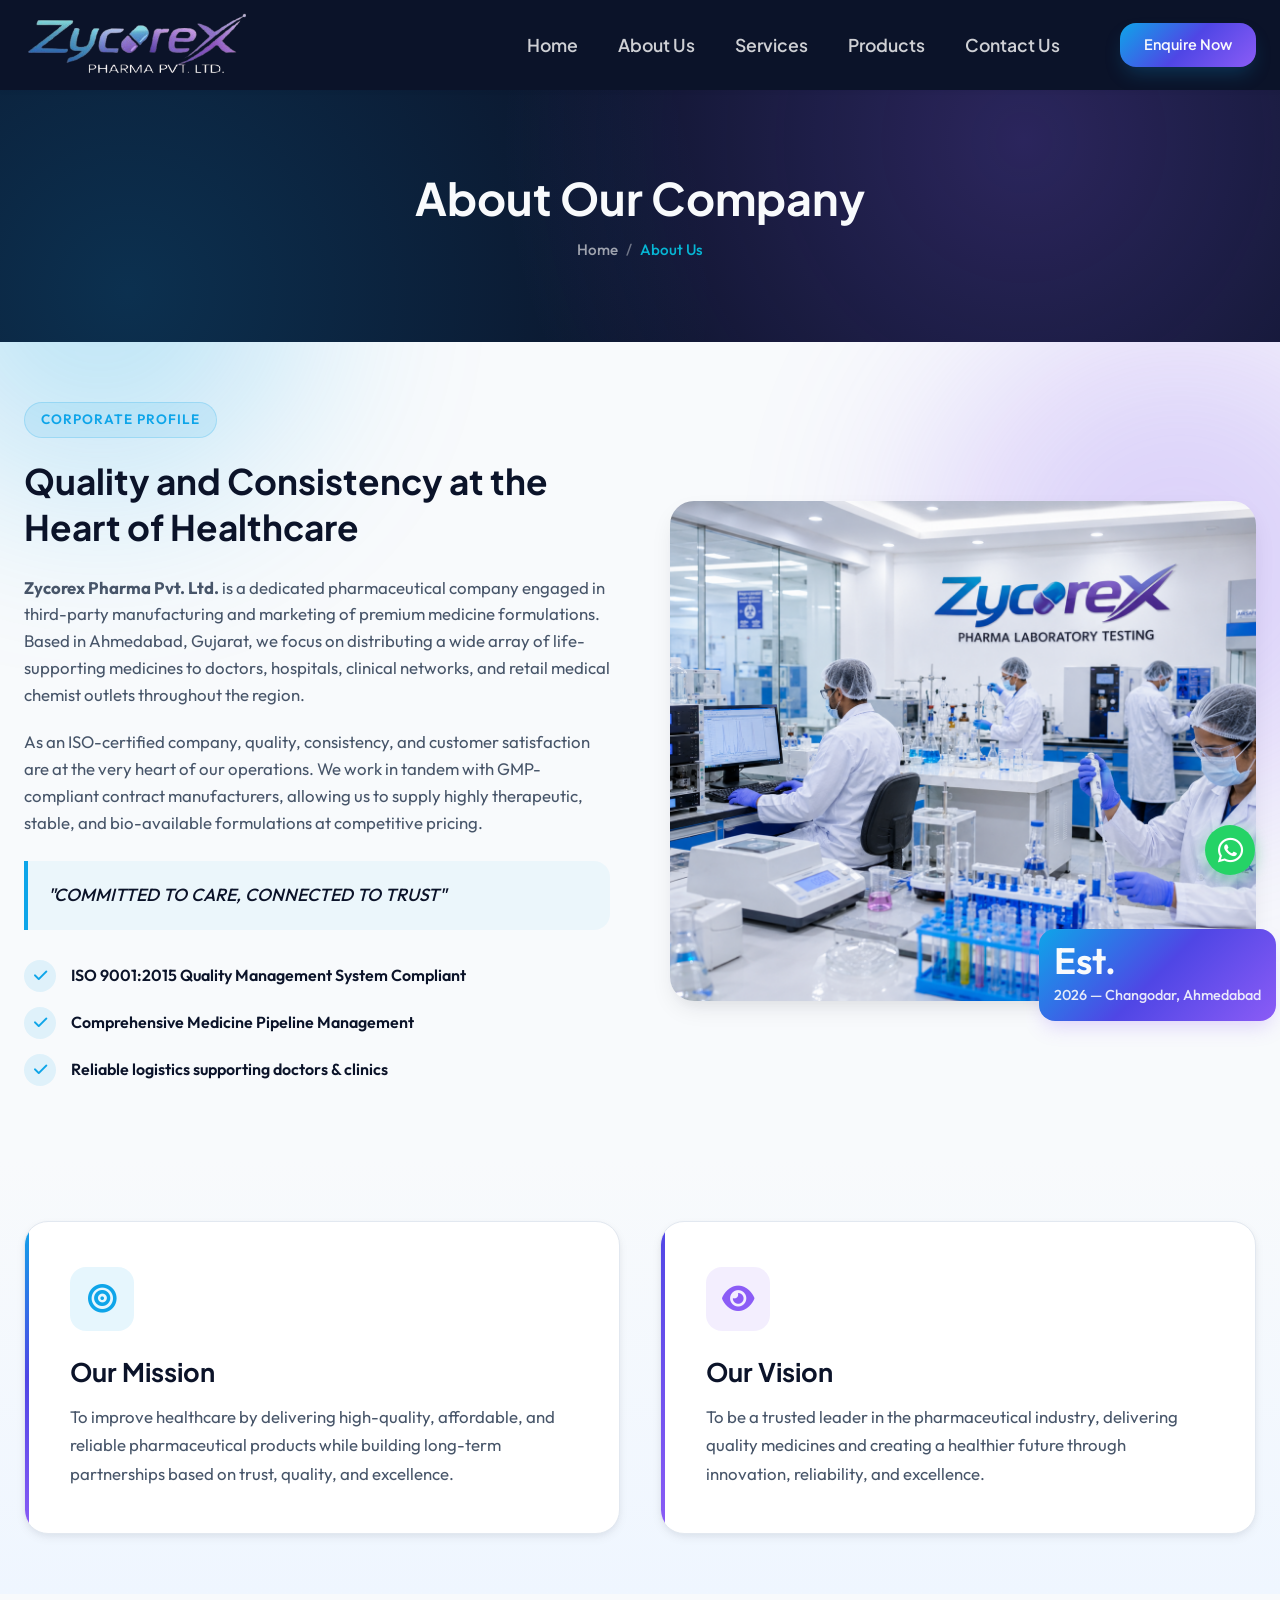
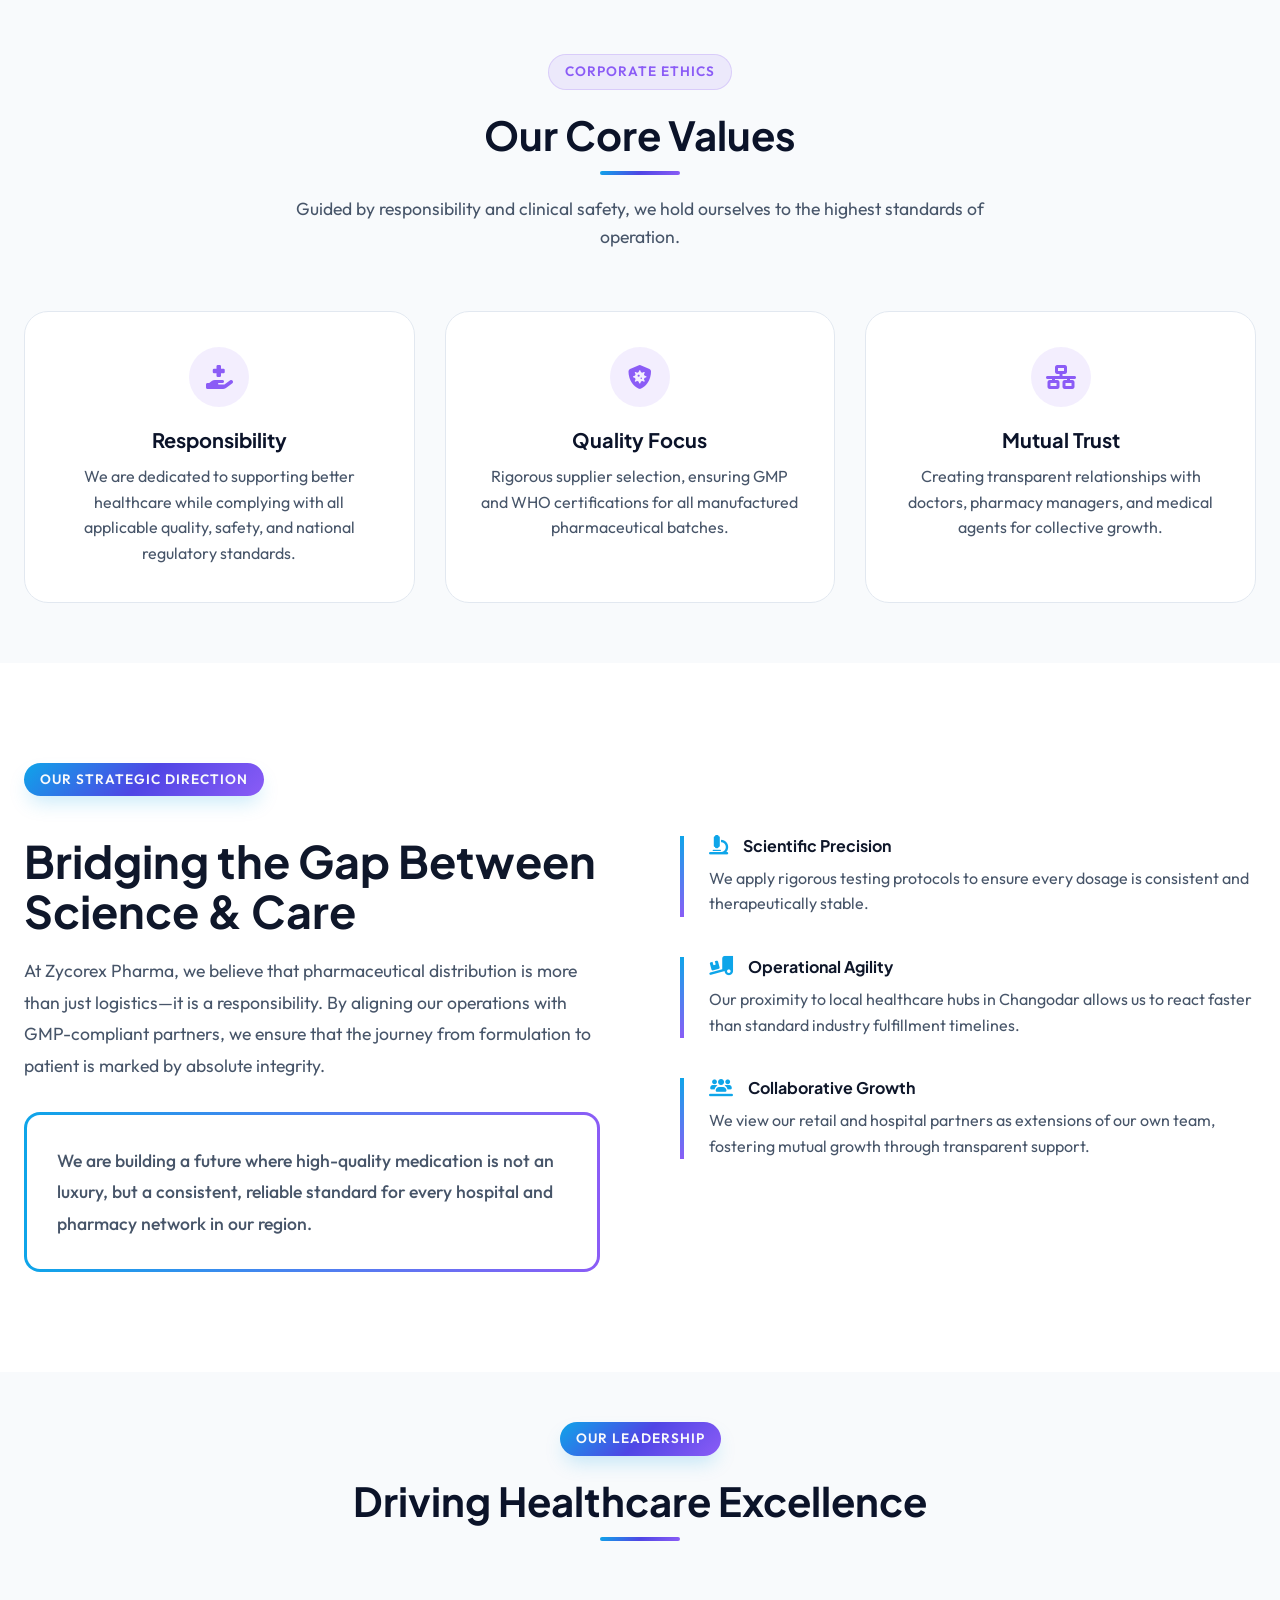
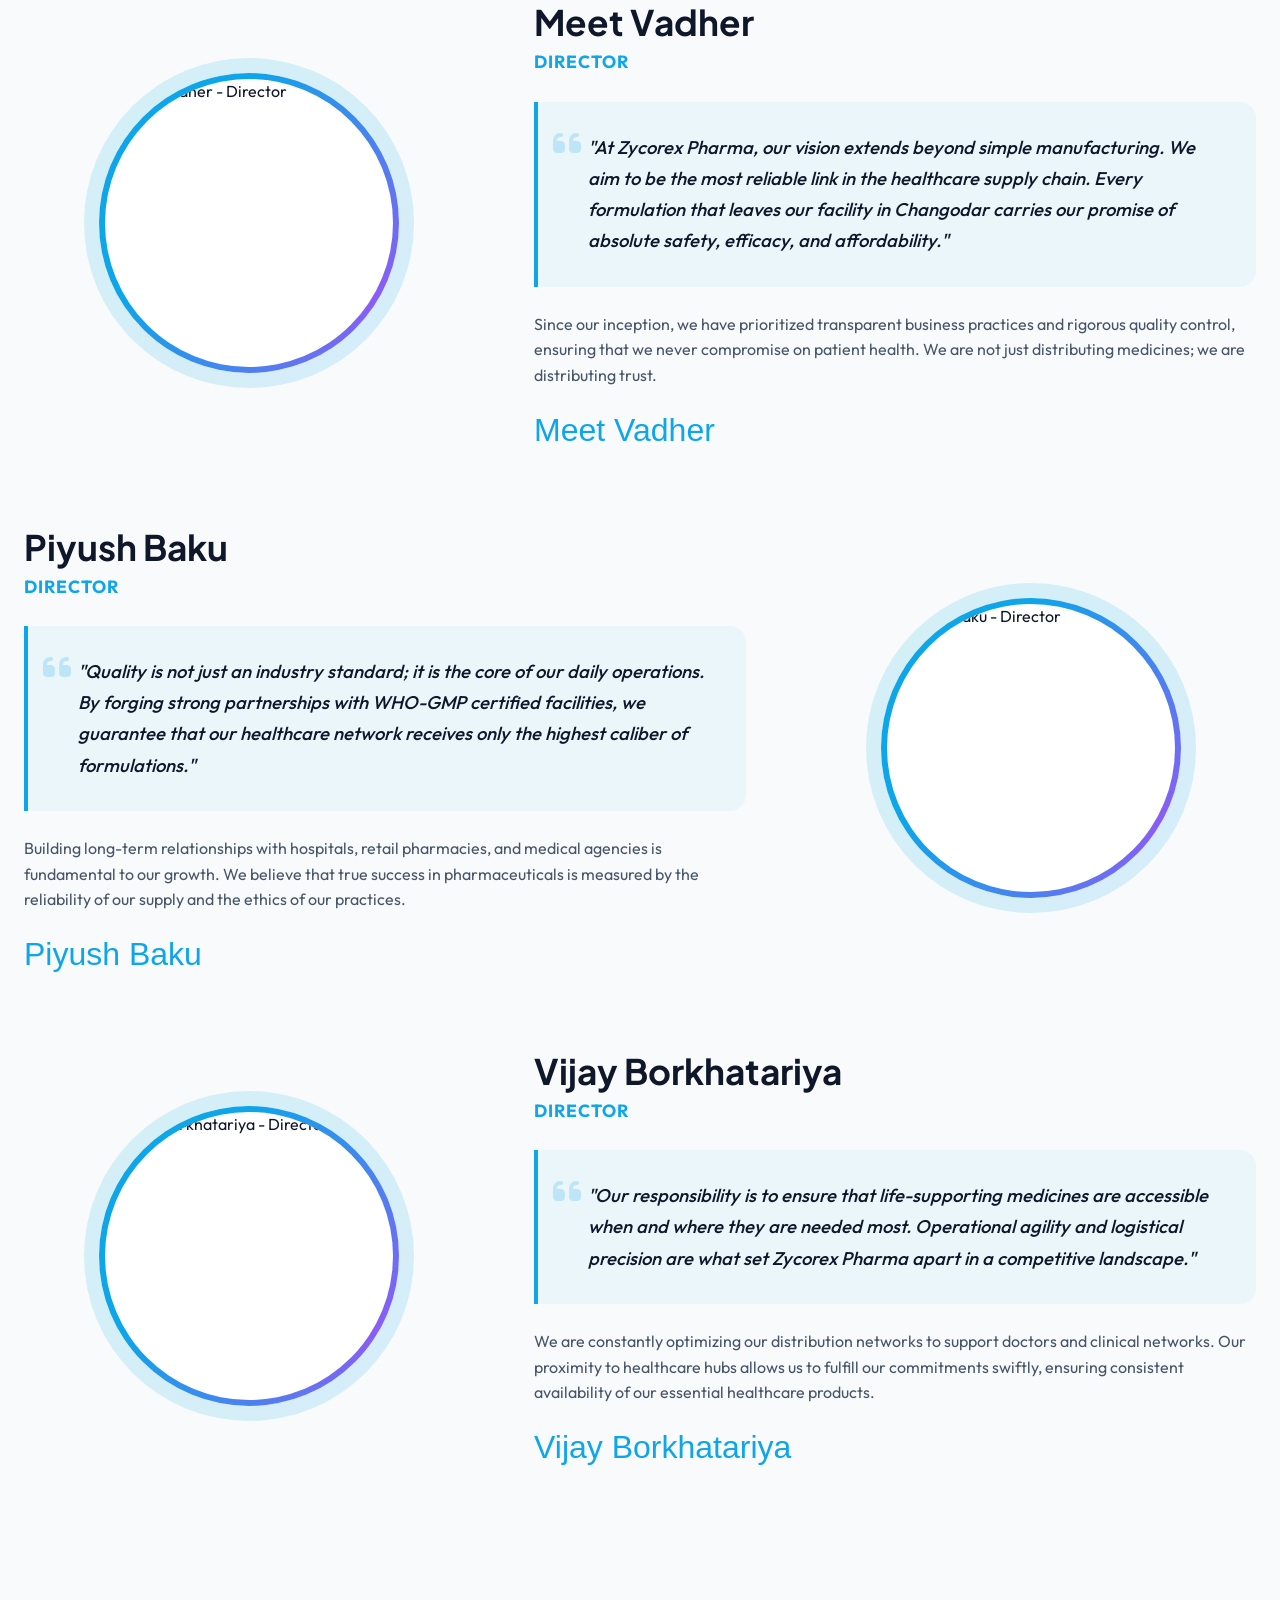
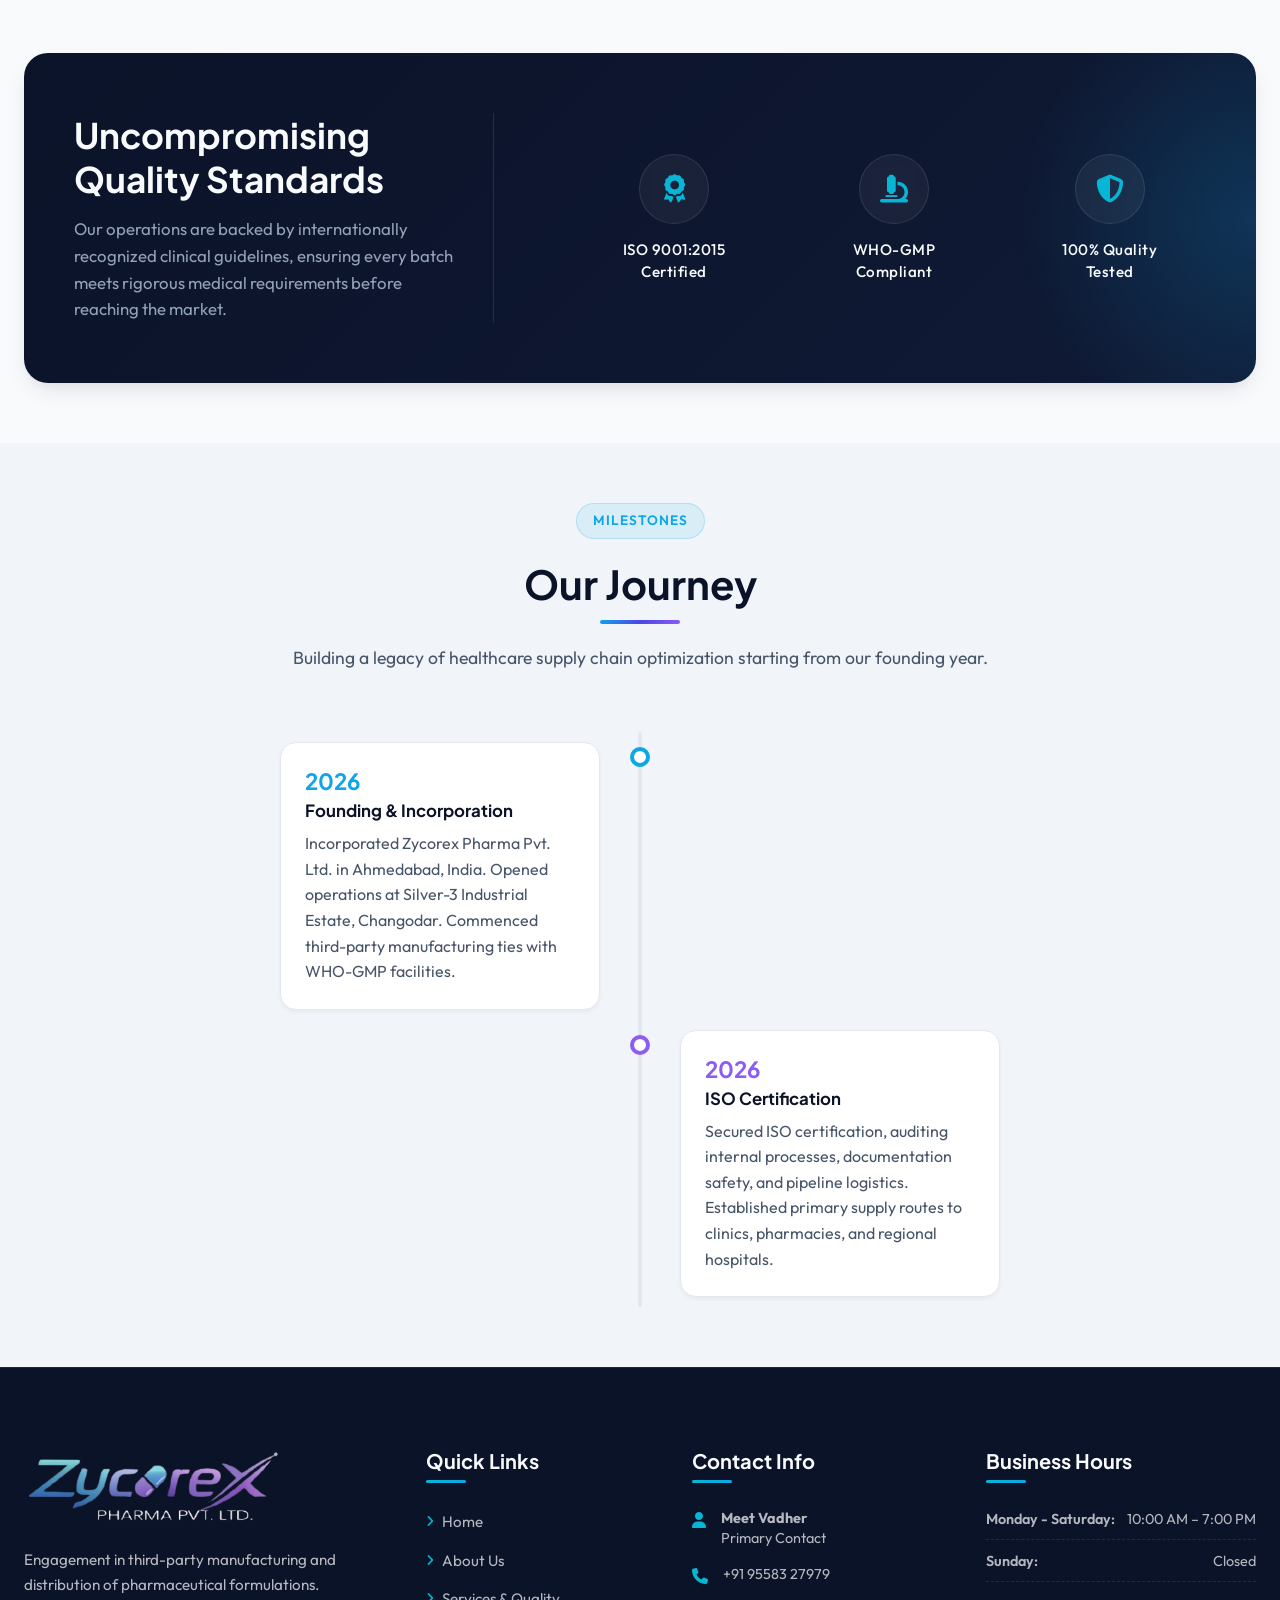
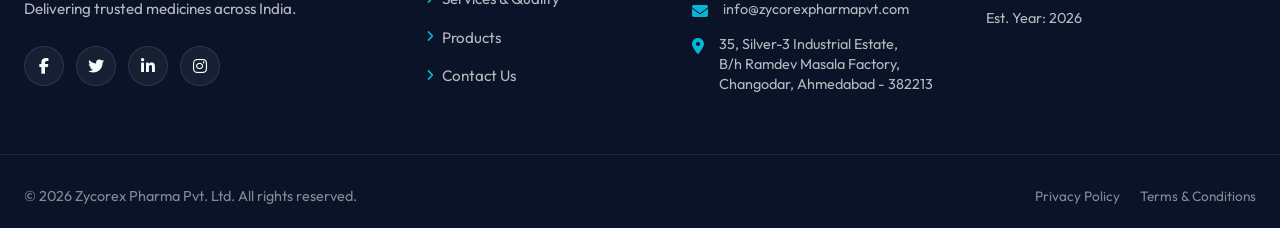
==== about.html @ c6b3faf7 "Update about.html" ====
<!DOCTYPE html>
<html lang="en">

<head>
    <meta charset="UTF-8">
    <meta name="viewport" content="width=device-width, initial-scale=1.0">
    <title>About Us | Zycorex Pharma</title>

    <!-- Meta SEO Tags -->
    <meta name="description"
        content="Learn more about Zycorex Pharma Pvt. Ltd. established in 2026 in Ahmedabad. Read our mission, vision, and how our ISO-certification drives quality in medicine supply.">
    <meta name="keywords"
        content="about Zycorex Pharma, Meet Vadher, Ahmedabad pharma, ISO certified pharma, drug supplier, pharmaceutical mission">
    <meta name="author" content="Zycorex Pharma Pvt. Ltd.">

    <!-- CSS Stylesheets -->
    <link rel="stylesheet" href="css/style.css">

    <!-- Font Awesome Icons -->
    <link rel="stylesheet" href="https://cdnjs.cloudflare.com/ajax/libs/font-awesome/6.4.0/css/all.min.css">
</head>

<body>

    <!-- Floating Background Aesthetic Blobs -->
    <div class="bg-blob bg-blob-blue"></div>
    <div class="bg-blob bg-blob-purple"></div>

    <!-- ==========================================
       HEADER & NAVIGATION
       ========================================== -->
    <header class="header">
        <div class="container navbar">
            <a href="/" class="logo" id="logoLink">
                <img src="images/Zycorex_Pharma_logo.png" alt="Zycorex Pharma Logo">
            </a>

            <button class="mobile-nav-toggle" id="mobileMenuToggle" aria-label="Toggle Navigation Menu">
                <span></span>
                <span></span>
                <span></span>
            </button>

            <nav class="nav-menu" id="navMenu">
                <a href="/" class="nav-link" id="navHome">Home</a>
                <a href="/about" class="nav-link active" id="navAbout">About Us</a>
                <a href="/services" class="nav-link" id="navServices">Services</a>
                <a href="/product" class="nav-link" id="navProducts">Products</a>
                <a href="/contact" class="nav-link" id="navContact">Contact Us</a>
                <div class="nav-cta">
                    <a href="https://wa.me/919558327979?text=Hello%20Zycorex%20Pharma%2C%20I%20would%20like%20to%20enquire%20about%20your%20pharmaceutical%20products."
                        target="_blank" rel="noopener noreferrer" class="btn btn-primary" id="headerCtaBtn">Enquire
                        Now</a>
                </div>
            </nav>
        </div>
    </header>

    <!-- ==========================================
       BREADCRUMB PAGE HEADER
       ========================================== -->
    <section class="page-header">
        <div class="container page-header-content">
            <h1>About Our Company</h1>
            <div class="breadcrumbs">
                <a href="/">Home</a>
                <span>/</span>
                <span class="current">About Us</span>
            </div>
        </div>
    </section>

    <!-- ==========================================
       COMPANY PROFILE SECTION
       ========================================== -->
    <section class="section" id="aboutProfile">
        <div class="container profile-grid">

            <div class="profile-text animate-on-scroll animate-slide-left">
                <span class="badge badge-soft">Corporate Profile</span>
                <h2>Quality and Consistency at the Heart of Healthcare</h2>
                <p><strong>Zycorex Pharma Pvt. Ltd.</strong> is a dedicated pharmaceutical company engaged in
                    third-party manufacturing and marketing of premium medicine formulations. Based in Ahmedabad,
                    Gujarat, we focus on distributing a wide array of life-supporting medicines to doctors, hospitals,
                    clinical networks, and retail medical chemist outlets throughout the region.</p>
                <p>As an ISO-certified company, quality, consistency, and customer satisfaction are at the very heart of
                    our operations. We work in tandem with GMP-compliant contract manufacturers, allowing us to supply
                    highly therapeutic, stable, and bio-available formulations at competitive pricing.</p>

                <div
                    style="background: rgba(14, 165, 233, 0.05); border-left: 4px solid var(--clr-blue); padding: 20px; border-radius: 0 var(--border-radius-md) var(--border-radius-md) 0; margin: 25px 0;">
                    <p
                        style="font-style: italic; color: var(--dark); font-weight: 500; font-size: 1.1rem; margin-bottom: 0;">
                        "COMMITTED TO CARE, CONNECTED TO TRUST"
                    </p>
                </div>

                <div class="profile-features">
                    <div class="profile-feature-item">
                        <div class="profile-feature-icon"><i class="fas fa-check"></i></div>
                        <span>ISO 9001:2015 Quality Management System Compliant</span>
                    </div>
                    <div class="profile-feature-item">
                        <div class="profile-feature-icon"><i class="fas fa-check"></i></div>
                        <span>Comprehensive Medicine Pipeline Management</span>
                    </div>
                    <div class="profile-feature-item">
                        <div class="profile-feature-icon"><i class="fas fa-check"></i></div>
                        <span>Reliable logistics supporting doctors & clinics</span>
                    </div>
                </div>
            </div>

            <div class="profile-image-container animate-on-scroll animate-slide-right">
                <div class="profile-image-wrapper">
                    <img src="./images/Pharma Laboratory Testing.png" alt="Zycorex Pharma Laboratory Testing">
                </div>
                <div class="profile-card-overlay">
                    <div class="profile-card-number">Est.</div>
                    <div class="profile-card-text">2026 — Changodar, Ahmedabad</div>
                </div>
            </div>

        </div>
    </section>

    <!-- ==========================================
       MISSION & VISION CARDS SECTION
       ========================================== -->
    <section class="section section-bg-gradient" id="aboutMv">
        <div class="container">
            <div class="mv-grid">

                <div class="mv-card animate-on-scroll animate-fade-up">
                    <div class="mv-icon">
                        <i class="fas fa-bullseye"></i>
                    </div>
                    <h3>Our Mission</h3>
                    <p>To improve healthcare by delivering high-quality, affordable, and reliable pharmaceutical
                        products while building long-term partnerships based on trust, quality, and excellence.</p>
                </div>

                <div class="mv-card animate-on-scroll animate-fade-up delay-1">
                    <div class="mv-icon">
                        <i class="fas fa-eye"></i>
                    </div>
                    <h3>Our Vision</h3>
                    <p>To be a trusted leader in the pharmaceutical industry, delivering quality medicines and creating
                        a healthier future through innovation, reliability, and excellence.</p>
                </div>

            </div>
        </div>
    </section>

    <!-- ==========================================
       CORE VALUES SECTION
       ========================================== -->
    <section class="section" id="aboutValues">
        <div class="container">
            <div class="section-header animate-on-scroll animate-fade-up">
                <span class="badge badge-soft-purple">Corporate Ethics</span>
                <h2>Our Core Values</h2>
                <p>Guided by responsibility and clinical safety, we hold ourselves to the highest standards of
                    operation.</p>
            </div>

            <div class="values-grid">

                <div class="value-card animate-on-scroll animate-fade-up">
                    <div class="value-icon">
                        <i class="fas fa-hand-holding-medical"></i>
                    </div>
                    <h3>Responsibility</h3>
                    <p>We are dedicated to supporting better healthcare while complying with all applicable quality,
                        safety, and national regulatory standards.</p>
                </div>

                <div class="value-card animate-on-scroll animate-fade-up delay-1">
                    <div class="value-icon">
                        <i class="fas fa-shield-virus"></i>
                    </div>
                    <h3>Quality Focus</h3>
                    <p>Rigorous supplier selection, ensuring GMP and WHO certifications for all manufactured
                        pharmaceutical batches.</p>
                </div>

                <div class="value-card animate-on-scroll animate-fade-up delay-2">
                    <div class="value-icon">
                        <i class="fas fa-network-wired"></i>
                    </div>
                    <h3>Mutual Trust</h3>
                    <p>Creating transparent relationships with doctors, pharmacy managers, and medical agents for
                        collective growth.</p>
                </div>

            </div>
        </div>
    </section>

    <!-- ==========================================
     BRAND PHILOSOPHY - EDITORIAL STYLE
     ========================================== -->
<section class="section philosophy-section" id="aboutPhilosophy">
    <div class="container philosophy-grid">
        
        <!-- Left: The "Visionary" Text -->
        <div class="phil-text-col animate-on-scroll animate-slide-left">
            <span class="badge badge-gradient">Our Strategic Direction</span>
            <h2>Bridging the Gap Between Science & Care</h2>
            <p>At Zycorex Pharma, we believe that pharmaceutical distribution is more than just logistics—it is a responsibility. By aligning our operations with GMP-compliant partners, we ensure that the journey from formulation to patient is marked by absolute integrity.</p>
            <div class="phil-highlight-gradient">
                <p>We are building a future where high-quality medication is not an luxury, but a consistent, reliable standard for every hospital and pharmacy network in our region.</p>
            </div>
        </div>

        <!-- Right: The "Impact" List -->
        <div class="phil-list-col animate-on-scroll animate-slide-right">
            <div class="phil-feature-line">
                <h4><i class="fas fa-microscope"></i> Scientific Precision</h4>
                <p>We apply rigorous testing protocols to ensure every dosage is consistent and therapeutically stable.</p>
            </div>
            <div class="phil-feature-line">
                <h4><i class="fas fa-truck-loading"></i> Operational Agility</h4>
                <p>Our proximity to local healthcare hubs in Changodar allows us to react faster than standard industry fulfillment timelines.</p>
            </div>
            <div class="phil-feature-line">
                <h4><i class="fas fa-users-line"></i> Collaborative Growth</h4>
                <p>We view our retail and hospital partners as extensions of our own team, fostering mutual growth through transparent support.</p>
            </div>
        </div>

    </div>
</section>

        <section class="section leadership-section" id="aboutLeadership">
        <div class="container">
            
            <div class="section-header text-center animate-on-scroll animate-fade-up" style="margin-bottom: 60px;">
                <span class="badge badge-gradient">Our Leadership</span>
                <h2>Driving Healthcare Excellence</h2>
            </div>

            <!-- ==============================
                 DIRECTOR 1: MEET VADHER
                 (Image Left, Text Right)
                 ============================== -->
            <div class="leadership-row animate-on-scroll animate-fade-up">
                <div class="leadership-image-col">
                    <div class="director-image-box">
                        <img src="images/Meet vadher.png" alt="Meet Vadher - Director">
                    </div>
                </div>
                
                <div class="leadership-content-col">
                    <h3 style="color: var(--txt-dark); font-size: 2.2rem; line-height: 1.2; margin-bottom: 5px;">
        Meet Vadher
    </h3>
    <p style="font-weight: 700; color: var(--primary); font-size: 1.1rem; margin-bottom: 25px; text-transform: uppercase; letter-spacing: 1px;">
        Director
    </p>
                    
                    <blockquote class="founder-quote" style="margin: 0 0 25px 0;">
                        <i class="fas fa-quote-left quote-icon"></i>
                        "At Zycorex Pharma, our vision extends beyond simple manufacturing. We aim to be the most reliable link in the healthcare supply chain. Every formulation that leaves our facility in Changodar carries our promise of absolute safety, efficacy, and affordability."
                    </blockquote>
                    
                    <p>Since our inception, we have prioritized transparent business practices and rigorous quality control, ensuring that we never compromise on patient health. We are not just distributing medicines; we are distributing trust.</p>
                    
                    <div class="founder-signature" style="justify-content: flex-start; margin-top: 25px;">
                        <span class="signature-text" style="font-size: 2rem;">Meet Vadher</span>
                    </div>
                </div>
            </div>

            <!-- ==============================
                 DIRECTOR 2: PIYUSH BAKU
                 (Text Left, Image Right - ZigZag)
                 ============================== -->
            <div class="leadership-row reverse animate-on-scroll animate-fade-up">
                <div class="leadership-image-col">
                    <div class="director-image-box">
                        <img src="images/Piyush Baku.png" alt="Piyush Baku - Director">
                    </div>
                </div>
                
                <div class="leadership-content-col">
                    <h3 style="color: var(--txt-dark); font-size: 2.2rem; line-height: 1.2; margin-bottom: 5px;">
        Piyush Baku
    </h3>
    <p style="font-weight: 700; color: var(--primary); font-size: 1.1rem; margin-bottom: 25px; text-transform: uppercase; letter-spacing: 1px;">
        Director
    </p>
                    
                    <blockquote class="founder-quote" style="margin: 0 0 25px 0;">
                        <i class="fas fa-quote-left quote-icon"></i>
                        "Quality is not just an industry standard; it is the core of our daily operations. By forging strong partnerships with WHO-GMP certified facilities, we guarantee that our healthcare network receives only the highest caliber of formulations."
                    </blockquote>
                    
                    <p>Building long-term relationships with hospitals, retail pharmacies, and medical agencies is fundamental to our growth. We believe that true success in pharmaceuticals is measured by the reliability of our supply and the ethics of our practices.</p>
                    
                    <div class="founder-signature" style="justify-content: flex-start; margin-top: 25px;">
                        <span class="signature-text" style="font-size: 2rem;">Piyush Baku</span>
                    </div>
                </div>
            </div>

            <!-- ==============================
                 DIRECTOR 3: VIJAY BORKHATARIYA
                 (Image Left, Text Right)
                 ============================== -->
            <div class="leadership-row animate-on-scroll animate-fade-up">
                <div class="leadership-image-col">
                    <div class="director-image-box">
                        <img src="images/Vijay Borkhatariya.png" alt="Vijay Borkhatariya - Director">
                    </div>
                </div>
                
                <div class="leadership-content-col">
                  <h3 style="color: var(--txt-dark); font-size: 2.2rem; line-height: 1.2; margin-bottom: 5px;">
        Vijay Borkhatariya
    </h3>
    <p style="font-weight: 700; color: var(--primary); font-size: 1.1rem; margin-bottom: 25px; text-transform: uppercase; letter-spacing: 1px;">
        Director
    </p>
                    
                    <blockquote class="founder-quote" style="margin: 0 0 25px 0;">
                        <i class="fas fa-quote-left quote-icon"></i>
                        "Our responsibility is to ensure that life-supporting medicines are accessible when and where they are needed most. Operational agility and logistical precision are what set Zycorex Pharma apart in a competitive landscape."
                    </blockquote>
                    
                    <p>We are constantly optimizing our distribution networks to support doctors and clinical networks. Our proximity to healthcare hubs allows us to fulfill our commitments swiftly, ensuring consistent availability of our essential healthcare products.</p>
                    
                    <div class="founder-signature" style="justify-content: flex-start; margin-top: 25px;">
                        <span class="signature-text" style="font-size: 2rem;">Vijay Borkhatariya</span>
                    </div>
                </div>
            </div>

        </div>
    </section>

    <!-- ==========================================
       CERTIFICATIONS & INFRASTRUCTURE BANNER
       ========================================== -->
    <section class="section cert-section" id="aboutCertifications">
        <div class="container">
            <div class="cert-banner animate-on-scroll animate-fade-up">
                
                <div class="cert-text-area">
                    <h2>Uncompromising Quality Standards</h2>
                    <p>Our operations are backed by internationally recognized clinical guidelines, ensuring every batch meets rigorous medical requirements before reaching the market.</p>
                </div>
                
                <div class="cert-badges-area">
                    <div class="cert-item">
                        <div class="cert-icon"><i class="fas fa-award"></i></div>
                        <span>ISO 9001:2015<br>Certified</span>
                    </div>
                    <div class="cert-item">
                        <div class="cert-icon"><i class="fas fa-microscope"></i></div>
                        <span>WHO-GMP<br>Compliant</span>
                    </div>
                    <div class="cert-item">
                        <div class="cert-icon"><i class="fas fa-shield-halved"></i></div>
                        <span>100% Quality<br>Tested</span>
                    </div>
                </div>

            </div>
        </div>
    </section>

    

    <!-- ==========================================
       COMPANY MILESTONE TIMELINE
       ========================================== -->
    <section class="section timeline-section" id="aboutTimeline">
        <div class="container">
            <div class="section-header animate-on-scroll animate-fade-up">
                <span class="badge badge-soft">Milestones</span>
                <h2>Our Journey</h2>
                <p>Building a legacy of healthcare supply chain optimization starting from our founding year.</p>
            </div>

            <div class="timeline">

                <div class="timeline-item left-timeline animate-on-scroll animate-slide-left">
                    <div class="timeline-content">
                        <h3>2026</h3>
                        <h4>Founding & Incorporation</h4>
                        <p>Incorporated Zycorex Pharma Pvt. Ltd. in Ahmedabad, India. Opened operations at Silver-3
                            Industrial Estate, Changodar. Commenced third-party manufacturing ties with WHO-GMP
                            facilities.</p>
                    </div>
                </div>

                <div class="timeline-item right-timeline animate-on-scroll animate-slide-right">
                    <div class="timeline-content">
                        <h3>2026</h3>
                        <h4>ISO Certification</h4>
                        <p>Secured ISO certification, auditing internal processes, documentation safety, and pipeline
                            logistics. Established primary supply routes to clinics, pharmacies, and regional hospitals.
                        </p>
                    </div>
                </div>

            </div>
        </div>
    </section>

    <!-- ==========================================
       FOOTER
       ========================================== -->
  <footer class="footer">
        <div class="container footer-grid">

            <div class="footer-col footer-about">
                <img src="images/Zycorex_Pharma_logo.png" alt="Zycorex Logo" class="footer-logo">
                <p>Engagement in third-party manufacturing and distribution of pharmaceutical formulations. Delivering
                    trusted medicines across India.</p>
                <div class="footer-socials">
                    <a href="#" class="social-link" aria-label="Facebook"><i class="fab fa-facebook-f"></i></a>
                    <a href="#" class="social-link" aria-label="Twitter"><i class="fab fa-twitter"></i></a>
                    <a href="#" class="social-link" aria-label="LinkedIn"><i class="fab fa-linkedin-in"></i></a>
                    <a href="#" class="social-link" aria-label="Instagram"><i class="fab fa-instagram"></i></a>
                </div>
            </div>

            <div class="footer-col footer-links">
                <h3>Quick Links</h3>
                <ul>
                    <li><a href="/">Home</a></li>
                    <li><a href="/about">About Us</a></li>
                    <li><a href="/services">Services & Quality</a></li>
                    <li><a href="/product">Products</a></li>
                    <li><a href="/contact">Contact Us</a></li>
                </ul>
            </div>

            <div class="footer-col">
                <h3>Contact Info</h3>
                <div class="footer-contact-list">
                    <div class="footer-contact-item">
                        <i class="fas fa-user"></i>
                        <span><strong>Meet Vadher</strong><br>Primary Contact</span>
                    </div>
                    <div class="footer-contact-item">
                        <i class="fas fa-phone"></i>
                        <span>+91 95583 27979</span>
                    </div>
                    <div class="footer-contact-item">
                        <i class="fas fa-envelope"></i>
                        <span>info@zycorexpharmapvt.com</span>
                    </div>
                    <div class="footer-contact-item">
                        <i class="fas fa-location-dot"></i>
                        <span>35, Silver-3 Industrial Estate,<br>B/h Ramdev Masala Factory,<br>Changodar, Ahmedabad -
                            382213</span>
                    </div>
                </div>
            </div>

            <div class="footer-col">
                <h3>Business Hours</h3>
                <div class="footer-hours-list">
                    <div class="footer-hour-row">
                        <span class="day">Monday - Saturday:</span>
                        <span class="time">10:00 AM – 7:00 PM</span>
                    </div>
                    <div class="footer-hour-row">
                        <span class="day">Sunday:</span>
                        <span class="time">Closed</span>
                    </div>
                    <div class="footer-hour-row" style="border: none; padding-top: 15px;">
                        <span>Est. Year: 2026</span>
                    </div>
                </div>
            </div>

        </div>

        <div class="container footer-bottom">
            <p>&copy; 2026 Zycorex Pharma Pvt. Ltd. All rights reserved.</p>
            <div class="footer-bottom-links">
                <a href="/privacy">Privacy Policy</a>
                <a href="/terms">Terms & Conditions</a>
            </div>
        </div>
    </footer>

    <!-- Floating WhatsApp Button -->
    <a href="https://wa.me/919558327979?text=Hello%20Zycorex%20Pharma%2C%20I%20would%20like%20to%20enquire%20about%20your%20pharmaceutical%20products."
        target="_blank" rel="noopener noreferrer" class="whatsapp-float" aria-label="Chat on WhatsApp"
        id="whatsappFloat">
        <i class="fab fa-whatsapp"></i>
    </a>

    <!-- JavaScript File -->
    <script src="js/main.js"></script>
</body>

</html>
---- css/style.css ----
@import url('https://fonts.googleapis.com/css2?family=Outfit:wght@300;400;500;600;700;800&family=Plus+Jakarta+Sans:wght@300;400;500;600;700;800&display=swap');

/* ==========================================
   CSS VARIABLES & DESIGN SYSTEM
   ========================================== */
:root {
    /* Color Tokens based on Logo (Teal, Blue, Purple) */
    --clr-cyan: #06b6d4;
    --clr-blue: #0ea5e9;
    --clr-indigo: #4f46e5;
    --clr-purple: #8b5cf6;

    /* Semantic Colors */
    --primary: var(--clr-blue);
    --secondary: var(--clr-purple);
    --dark: #0b1329;
    --light: #f8fafc;
    --medium: #f1f5f9;
    --border: #e2e8f0;

    /* Text Colors */
    --txt-dark: #0f172a;
    --txt-muted: #475569;
    --txt-light: #f8fafc;

    /* Gradients */
    --gradient-primary: linear-gradient(135deg, var(--clr-blue) 0%, var(--clr-indigo) 50%, var(--clr-purple) 100%);
    --gradient-secondary: linear-gradient(135deg, var(--clr-cyan) 0%, var(--clr-blue) 100%);
    --gradient-accent: linear-gradient(135deg, var(--clr-indigo) 0%, var(--clr-purple) 100%);
    --gradient-light: linear-gradient(180deg, #f8fafc 0%, #eff6ff 100%);
    --gradient-card: linear-gradient(135deg, rgba(255, 255, 255, 0.9) 0%, rgba(248, 250, 252, 0.7) 100%);

    /* Typography */
    --font-heading: 'Plus Jakarta Sans', sans-serif;
    --font-body: 'Outfit', sans-serif;

    /* Shadows */
    --shadow-sm: 0 2px 4px rgba(15, 23, 42, 0.05);
    --shadow-md: 0 4px 12px -2px rgba(15, 23, 42, 0.08), 0 2px 6px -1px rgba(15, 23, 42, 0.04);
    --shadow-lg: 0 10px 25px -5px rgba(15, 23, 42, 0.1), 0 8px 16px -6px rgba(15, 23, 42, 0.05);
    --shadow-purple: 0 10px 20px -5px rgba(139, 92, 246, 0.25);
    --shadow-blue: 0 10px 20px -5px rgba(14, 165, 233, 0.25);
    --shadow-glass: 0 8px 32px 0 rgba(15, 23, 42, 0.06);

    /* Layout */
    --max-width: 1300px;
    --header-height: 90px;
    --border-radius-sm: 8px;
    --border-radius-md: 16px;
    --border-radius-lg: 24px;
    --border-radius-full: 9999px;

    /* Animation & Transitions */
    --transition-fast: 0.2s cubic-bezier(0.4, 0, 0.2, 1);
    --transition-normal: 0.35s cubic-bezier(0.4, 0, 0.2, 1);
    --transition-slow: 0.6s cubic-bezier(0.4, 0, 0.2, 1);
}

/* ==========================================
   RESET & BASE STYLES
   ========================================== */
*,
*::before,
*::after {
    box-sizing: border-box;
    margin: 0;
    padding: 0;
}

html {
    scroll-behavior: smooth;
    font-size: 16px;
    overflow-x: clip;
}

body {
    font-family: var(--font-body);
    font-weight: 400;
    line-height: 1.6;
    color: var(--txt-dark);
    background-color: var(--light);
    overflow-x: clip;
}

h1,
h2,
h3,
h4,
h5,
h6 {
    font-family: var(--font-heading);
    font-weight: 700;
    line-height: 1.25;
    color: var(--dark);
}

p {
    color: var(--txt-muted);
}

a {
    text-decoration: none;
    color: inherit;
    transition: var(--transition-fast);
}

ul {
    list-style: none;
}

img {
    max-width: 100%;
    height: auto;
    display: block;
}

/* Custom Scrollbar */
::-webkit-scrollbar {
    width: 10px;
}

::-webkit-scrollbar-track {
    background: var(--medium);
}

::-webkit-scrollbar-thumb {
    background: linear-gradient(var(--clr-blue), var(--clr-purple));
    border-radius: var(--border-radius-full);
}

::-webkit-scrollbar-thumb:hover {
    background: var(--clr-indigo);
}

/* ==========================================
   KEYFRAME ANIMATIONS
   ========================================== */
@keyframes fadeInUp {
    from {
        opacity: 0;
        transform: translateY(30px);
    }

    to {
        opacity: 1;
        transform: translateY(0);
    }
}

@keyframes fadeIn {
    from {
        opacity: 0;
    }

    to {
        opacity: 1;
    }
}

@keyframes slideInLeft {
    from {
        opacity: 0;
        transform: translateX(-40px);
    }

    to {
        opacity: 1;
        transform: translateX(0);
    }
}

@keyframes slideInRight {
    from {
        opacity: 0;
        transform: translateX(40px);
    }

    to {
        opacity: 1;
        transform: translateX(0);
    }
}

@keyframes blobFloat {

    0%,
    100% {
        transform: translate(0, 0) scale(1);
    }

    33% {
        transform: translate(30px, -50px) scale(1.1);
    }

    66% {
        transform: translate(-20px, 20px) scale(0.95);
    }
}

@keyframes pulseSoft {

    0%,
    100% {
        transform: scale(1);
        opacity: 0.2;
    }

    50% {
        transform: scale(1.05);
        opacity: 0.35;
    }
}

/* Scroll Animation Trigger Classes */
.animate-on-scroll {
    opacity: 0;
    transition: opacity var(--transition-slow), transform var(--transition-slow);
}

.animate-fade-up {
    transform: translateY(40px);
}

.animate-fade-in {
    transform: none;
}

.animate-slide-left {
    transform: translateX(-40px);
}

.animate-slide-right {
    transform: translateX(40px);
}

.animated {
    opacity: 1 !important;
    transform: none !important;
}

/* Delay Helpers */
.delay-1 {
    transition-delay: 0.1s;
}

.delay-2 {
    transition-delay: 0.2s;
}

.delay-3 {
    transition-delay: 0.3s;
}

.delay-4 {
    transition-delay: 0.4s;
}

/* ==========================================
   LAYOUT UTILITIES & COMMON COMPONENTS
   ========================================== */
.container {
    width: 100%;
    max-width: var(--max-width);
    margin: 0 auto;
    padding: 0 24px;
}

.section {
    padding: 60px 0;
    position: relative;
}

.section-bg-gradient {
    background: var(--gradient-light);
}

.section-bg-medium {
    background-color: var(--medium);
}

/* Badges */
.badge {
    display: inline-block;
    padding: 6px 16px;
    font-size: 0.85rem;
    font-weight: 600;
    text-transform: uppercase;
    letter-spacing: 1px;
    border-radius: var(--border-radius-full);
    margin-bottom: 20px;
}

.badge-gradient {
    background: var(--gradient-primary);
    color: var(--txt-light);
    box-shadow: var(--shadow-blue);
}

.badge-soft {
    background: rgba(14, 165, 233, 0.1);
    color: var(--clr-blue);
    border: 1px solid rgba(14, 165, 233, 0.2);
}

.badge-soft-purple {
    background: rgba(139, 92, 246, 0.1);
    color: var(--clr-purple);
    border: 1px solid rgba(139, 92, 246, 0.2);
}

/* Section Header */
.section-header {
    text-align: center;
    max-width: 700px;
    margin: 0 auto 60px auto;
}

.section-header h2 {
    font-size: 2.5rem;
    color: var(--dark);
    margin-bottom: 20px;
    position: relative;
    padding-bottom: 15px;
}

.section-header h2::after {
    content: '';
    position: absolute;
    bottom: 0;
    left: 50%;
    transform: translateX(-50%);
    width: 80px;
    height: 4px;
    background: var(--gradient-primary);
    border-radius: var(--border-radius-full);
}

.section-header p {
    font-size: 1.1rem;
    color: var(--txt-muted);
}

/* Buttons */
.btn {
    display: inline-flex;
    align-items: center;
    justify-content: center;
    gap: 10px;
    padding: 14px 32px;
    font-family: var(--font-heading);
    font-weight: 600;
    font-size: 0.95rem;
    border-radius: var(--border-radius-md);
    cursor: pointer;
    border: none;
    transition: var(--transition-normal);
    position: relative;
    overflow: hidden;
}

.btn-primary {
    background: var(--gradient-primary);
    color: var(--txt-light);
    box-shadow: var(--shadow-blue);
}

.btn-primary::before {
    content: '';
    position: absolute;
    top: 0;
    left: -100%;
    width: 100%;
    height: 100%;
    background: linear-gradient(90deg, transparent, rgba(255, 255, 255, 0.2), transparent);
    transition: 0.5s;
}

.btn-primary:hover::before {
    left: 100%;
}

.btn-primary:hover {
    transform: translateY(-3px);
    box-shadow: 0 15px 30px -5px rgba(14, 165, 233, 0.4), var(--shadow-purple);
}

.btn-secondary {
    background: white;
    color: var(--dark);
    border: 2px solid var(--border);
}

.btn-secondary:hover {
    border-color: var(--clr-blue);
    color: var(--clr-blue);
    transform: translateY(-3px);
    box-shadow: var(--shadow-md);
}

.btn-text {
    padding: 0;
    background: transparent;
    color: var(--clr-blue);
    font-weight: 700;
    gap: 5px;
}

.btn-text:hover {
    color: var(--clr-purple);
    gap: 10px;
}

.btn-text i {
    transition: var(--transition-fast);
}

/* Glassmorphic Card */
.glass-card {
    background: var(--gradient-card);
    backdrop-filter: blur(12px);
    -webkit-backdrop-filter: blur(12px);
    border: 1px solid rgba(255, 255, 255, 0.6);
    border-radius: var(--border-radius-lg);
    padding: 40px;
    box-shadow: var(--shadow-glass);
    transition: var(--transition-normal);
}

.glass-card:hover {
    transform: translateY(-8px);
    border-color: rgba(14, 165, 233, 0.3);
    box-shadow: 0 20px 40px -10px rgba(15, 23, 42, 0.1);
}

/* Floating Blobs (Aesthetics) */
.bg-blob {
    position: fixed;
    border-radius: 50%;
    filter: blur(100px);
    z-index: 0;
    opacity: 0.25;
    pointer-events: none;
}

.bg-blob-blue {
    background: var(--clr-blue);
    width: 400px;
    height: 400px;
    top: 10%;
    left: -100px;
    animation: blobFloat 20s infinite ease-in-out;
}

.bg-blob-purple {
    background: var(--clr-purple);
    width: 500px;
    height: 500px;
    bottom: 10%;
    right: -150px;
    animation: blobFloat 25s infinite ease-in-out alternate;
}

/* ==========================================
   HEADER & NAVIGATION
   ========================================== */
.header {
    position: fixed;
    top: 0;
    left: 0;
    width: 100%;
    height: var(--header-height);
    background-color: var(--dark);
    /* Keep it dark so white logo subtext stands out */
    box-shadow: var(--shadow-sm);
    z-index: 1000;
    transition: var(--transition-normal);
}

.header.sticky {
    height: 90px;
    background-color: rgba(11, 19, 41, 0.95);
    backdrop-filter: blur(10px);
    -webkit-backdrop-filter: blur(10px);
    box-shadow: var(--shadow-md);
    border-bottom: 1px solid rgba(255, 255, 255, 0.08);
}

.navbar {
    display: flex;
    justify-content: space-between;
    align-items: center;
    height: 100%;
}

.logo {
    display: flex;
    align-items: center;
}

.logo img {
    height: 70px;
    width: auto;
    object-fit: contain;
    transition: var(--transition-normal);
}

/* .header.sticky .logo img {
    height: 44px;
} */

.nav-menu {
    display: flex;
    gap: 40px;
    align-items: center;
}

.nav-link {
    font-family: var(--font-heading);
    font-weight: 600;
    font-size: 1.1rem;
    color: rgba(255, 255, 255, 0.8);
    position: relative;
    padding: 8px 0;
}

.nav-link:hover {
    color: var(--clr-cyan);
}

.nav-link::after {
    content: '';
    position: absolute;
    bottom: 0;
    left: 0;
    width: 0;
    height: 2px;
    background: var(--gradient-secondary);
    transition: var(--transition-fast);
}

.nav-link:hover::after,
.nav-link.active::after {
    width: 100%;
}

.nav-link.active {
    color: var(--clr-cyan);
    font-weight: 700;
}

.nav-cta {
    margin-left: 20px;
}

.nav-cta .btn {
    padding: 10px 24px;
    font-size: 0.9rem;
}

/* Mobile Nav Toggle */
.mobile-nav-toggle {
    display: none;
    background: transparent;
    border: none;
    cursor: pointer;
    z-index: 1010;
    width: 30px;
    height: 24px;
    position: relative;
}

.mobile-nav-toggle span {
    display: block;
    width: 100%;
    height: 3px;
    background-color: var(--txt-light);
    border-radius: 3px;
    position: absolute;
    transition: var(--transition-normal);
}

.mobile-nav-toggle span:nth-child(1) {
    top: 0;
}

.mobile-nav-toggle span:nth-child(2) {
    top: 10px;
}

.mobile-nav-toggle span:nth-child(3) {
    top: 20px;
}

.mobile-nav-toggle.open span:nth-child(1) {
    transform: rotate(45deg);
    top: 10px;
}

.mobile-nav-toggle.open span:nth-child(2) {
    opacity: 0;
}

.mobile-nav-toggle.open span:nth-child(3) {
    transform: rotate(-45deg);
    top: 10px;
}

/* ==========================================
   HERO SLIDER
   ========================================== */
.hero-slider-section {
    position: relative;
    height: 90vh;
    min-height: 550px;
    width: 100%;
    margin-top: var(--header-height);
    overflow: hidden;
    background-color: var(--dark);
}

.slider-wrapper {
    position: relative;
    width: 100%;
    height: 100%;
}

.slide {
    position: absolute;
    top: 0;
    left: 0;
    width: 100%;
    height: 100%;
    opacity: 0;
    visibility: hidden;
    transition: opacity 1s cubic-bezier(0.4, 0, 0.2, 1), visibility 1s;
    z-index: 1;
}

.slide.active {
    opacity: 1;
    visibility: visible;
    z-index: 2;
}

.slide-bg {
    position: absolute;
    top: 0;
    left: 0;
    width: 100%;
    height: 100%;
    background-size: cover;
    background-position: center;
    transform: scale(1.1);
    transition: transform 6s cubic-bezier(0.1, 0.8, 0.3, 1);
}

.slide.active .slide-bg {
    transform: scale(1);
}

/* Beautiful dark gradient overlay for text contrast and premium feel */
.slide-overlay {
    position: absolute;
    top: 0;
    left: 0;
    width: 100%;
    height: 100%;
    background: linear-gradient(to right, rgba(11, 19, 41, 0.85) 0%, rgba(11, 19, 41, 0.5) 50%, rgba(11, 19, 41, 0.3) 100%);
    z-index: 2;
}

.slide-content-container {
    position: relative;
    height: 100%;
    z-index: 3;
    display: flex;
    align-items: center;
}

.slide-content {
    max-width: 650px;
    color: var(--txt-light);
    transform: translateY(40px);
    opacity: 0;
    transition: transform 0.8s cubic-bezier(0.4, 0, 0.2, 1) 0.3s, opacity 0.8s ease-out 0.3s;
}

.slide.active .slide-content {
    transform: translateY(0);
    opacity: 1;
}

.slide-content h1 {
    font-size: 3.5rem;
    color: var(--txt-light);
    margin-bottom: 20px;
    line-height: 1.15;
}

.slide-content h1 span {
    background: var(--gradient-secondary);
    -webkit-background-clip: text;
    -webkit-text-fill-color: transparent;
}

.slide-content p {
    font-size: 1.2rem;
    color: rgba(255, 255, 255, 0.85);
    margin-bottom: 35px;
    font-weight: 300;
}

.slide-actions {
    display: flex;
    gap: 15px;
}


/* Slider Dots Indicator */
.slider-dots {
    position: absolute;
    bottom: 50px;
    left: 50%;
    transform: translateX(-50%);
    display: flex;
    gap: 12px;
    z-index: 10;
}

.slider-dot {
    width: 12px;
    height: 12px;
    border-radius: 50%;
    background: rgba(255, 255, 255, 0.4);
    cursor: pointer;
    transition: var(--transition-normal);
}

.slider-dot:hover {
    background: rgba(255, 255, 255, 0.8);
}

.slider-dot.active {
    background: var(--clr-cyan);
    width: 32px;
    border-radius: 6px;
}

/* ==========================================
   HOMEPAGE SPECIFIC SECTIONS
   ========================================== */

/* Key Highlights Section */
.highlights-grid {
    display: grid;
    grid-template-columns: repeat(3, 1fr);
    gap: 30px;
    margin-top: -40px;
    /* Overlaps hero slider slightly */
    position: relative;
    z-index: 5;
}

.highlight-card {
    background: white;
    border-radius: var(--border-radius-lg);
    padding: 35px;
    box-shadow: var(--shadow-lg);
    text-align: center;
    transition: var(--transition-normal);
    border-bottom: 4px solid transparent;
}

.highlight-card:hover {
    transform: translateY(-10px);
    border-bottom-color: var(--clr-blue);
}

.highlight-card:nth-child(2):hover {
    border-bottom-color: var(--clr-purple);
}

.highlight-card:nth-child(3):hover {
    border-bottom-color: var(--clr-cyan);
}

.highlight-icon {
    width: 70px;
    height: 70px;
    border-radius: 50%;
    margin: 0 auto 20px auto;
    display: flex;
    align-items: center;
    justify-content: center;
    font-size: 1.8rem;
    transition: var(--transition-normal);
}

.highlight-card:nth-child(1) .highlight-icon {
    background: rgba(14, 165, 233, 0.1);
    color: var(--clr-blue);
}

.highlight-card:nth-child(2) .highlight-icon {
    background: rgba(139, 92, 246, 0.1);
    color: var(--clr-purple);
}

.highlight-card:nth-child(3) .highlight-icon {
    background: rgba(6, 182, 212, 0.1);
    color: var(--clr-cyan);
}

.highlight-card:hover .highlight-icon {
    transform: rotateY(180deg);
}

.highlight-card h3 {
    margin-bottom: 12px;
    font-size: 1.3rem;
}

/* Feature/Introduction Section */
.intro-container {
    display: grid;
    grid-template-columns: 1.1fr 0.9fr;
    gap: 60px;
    align-items: center;
}

.intro-image-container {
    position: relative;
    border-radius: var(--border-radius-lg);
    overflow: hidden;
    box-shadow: var(--shadow-lg);
}

.intro-image-container img {
    width: 100%;
    height: 480px;
    object-fit: cover;
    transition: var(--transition-slow);
}

.intro-image-container:hover img {
    transform: scale(1.05);
}

.intro-badge {
    position: absolute;
    bottom: 30px;
    left: 30px;
    background: rgba(11, 19, 41, 0.85);
    backdrop-filter: blur(10px);
    -webkit-backdrop-filter: blur(10px);
    padding: 20px;
    border-radius: var(--border-radius-md);
    border: 1px solid rgba(255, 255, 255, 0.1);
    display: flex;
    align-items: center;
    gap: 15px;
}

.intro-badge-icon {
    font-size: 2rem;
    color: var(--clr-cyan);
}

.intro-badge-text h4 {
    color: var(--txt-light);
    font-size: 1.1rem;
    margin-bottom: 3px;
}

.intro-badge-text p {
    color: rgba(255, 255, 255, 0.7);
    font-size: 0.85rem;
}

.intro-content h2 {
    font-size: 2.2rem;
    margin-bottom: 20px;
}

.intro-content p {
    margin-bottom: 25px;
    font-size: 1.05rem;
}

.stats-grid {
    display: grid;
    grid-template-columns: repeat(2, 1fr);
    gap: 20px;
    margin-top: 35px;
}

.stat-box {
    padding: 20px;
    border-radius: var(--border-radius-md);
    background-color: var(--medium);
    border-left: 4px solid var(--clr-blue);
}

.stat-box:nth-child(2) {
    border-left-color: var(--clr-purple);
}

.stat-number {
    font-size: 2.2rem;
    font-weight: 800;
    color: var(--dark);
    margin-bottom: 5px;
    font-family: var(--font-heading);
}

.stat-number span {
    color: var(--clr-blue);
}

.stat-box:nth-child(2) .stat-number span {
    color: var(--clr-purple);
}

.stat-label {
    font-size: 0.9rem;
    font-weight: 600;
    color: var(--txt-muted);
}

/* Services Teaser Section */
.services-teaser-grid {
    display: grid;
    grid-template-columns: repeat(4, 1fr);
    gap: 25px;
}

.teaser-card {
    background: white;
    border-radius: var(--border-radius-lg);
    padding: 30px 25px;
    box-shadow: var(--shadow-sm);
    transition: var(--transition-normal);
    border: 1px solid var(--border);
    display: flex;
    flex-direction: column;
    height: 100%;
}

.teaser-card:hover {
    transform: translateY(-5px);
    box-shadow: var(--shadow-lg);
    border-color: rgba(14, 165, 233, 0.2);
}

.teaser-icon {
    font-size: 2.2rem;
    background: linear-gradient(135deg, var(--clr-blue), var(--clr-indigo));
    -webkit-background-clip: text;
    -webkit-text-fill-color: transparent;
    margin-bottom: 20px;
}

.teaser-card:nth-child(2) .teaser-icon {
    background: linear-gradient(135deg, var(--clr-purple), var(--clr-indigo));
    -webkit-background-clip: text;
    -webkit-text-fill-color: transparent;
}

.teaser-card:nth-child(3) .teaser-icon {
    background: linear-gradient(135deg, var(--clr-cyan), var(--clr-blue));
    -webkit-background-clip: text;
    -webkit-text-fill-color: transparent;
}

.teaser-card:nth-child(4) .teaser-icon {
    background: linear-gradient(135deg, var(--clr-purple), var(--clr-cyan));
    -webkit-background-clip: text;
    -webkit-text-fill-color: transparent;
}

.teaser-card h3 {
    font-size: 1.15rem;
    margin-bottom: 12px;
}

.teaser-card p {
    font-size: 0.9rem;
    margin-bottom: 20px;
    flex-grow: 1;
}

/* CTA Callout Banner */
.cta-banner {
    position: relative;
    background: var(--gradient-primary);
    border-radius: var(--border-radius-lg);
    padding: 60px 40px;
    color: var(--txt-light);
    overflow: hidden;
    box-shadow: var(--shadow-purple);
    z-index: 2;
}

.cta-banner::before {
    content: '';
    position: absolute;
    top: -50%;
    right: -20%;
    width: 600px;
    height: 600px;
    border-radius: 50%;
    background: rgba(255, 255, 255, 0.08);
    pointer-events: none;
}

.cta-banner-content {
    position: relative;
    z-index: 3;
    display: flex;
    justify-content: space-between;
    align-items: center;
    gap: 40px;
}

.cta-banner-text {
    max-width: 650px;
}

.cta-banner-text h2 {
    color: var(--txt-light);
    font-size: 2.2rem;
    margin-bottom: 12px;
}

.cta-banner-text p {
    color: rgba(255, 255, 255, 0.85);
    font-size: 1.1rem;
    font-weight: 300;
}

.cta-banner-actions .btn-secondary {
    background: white;
    color: var(--clr-blue);
    border: none;
}

.cta-banner-actions .btn-secondary:hover {
    background: var(--dark);
    color: var(--txt-light);
    transform: scale(1.05);
}

/* ==========================================
   ABOUT US PAGE SPECIFIC SECTIONS
   ========================================== */

/* Breadcrumb Header */
.page-header {
    margin-top: var(--header-height);
    background: var(--dark);
    color: var(--txt-light);
    position: relative;
    overflow: hidden;
    padding: 80px 0;
}

.page-header::before {
    content: '';
    position: absolute;
    top: 0;
    left: 0;
    width: 100%;
    height: 100%;
    background: radial-gradient(circle at 80% 20%, rgba(139, 92, 246, 0.25) 0%, transparent 50%),
        radial-gradient(circle at 10% 80%, rgba(14, 165, 233, 0.2) 0%, transparent 50%);
}

.page-header-content {
    position: relative;
    z-index: 3;
    text-align: center;
}

.page-header-content h1 {
    font-size: 2.8rem;
    color: var(--txt-light);
    margin-bottom: 12px;
}

.breadcrumbs {
    display: flex;
    justify-content: center;
    gap: 8px;
    font-weight: 500;
    font-size: 0.95rem;
}

.breadcrumbs a {
    color: rgba(255, 255, 255, 0.6);
}

.breadcrumbs a:hover {
    color: var(--clr-cyan);
}

.breadcrumbs span {
    color: rgba(255, 255, 255, 0.4);
}

.breadcrumbs .current {
    color: var(--clr-cyan);
}

/* Split Profile Content */
.profile-grid {
    display: grid;
    grid-template-columns: 1fr 1fr;
    gap: 60px;
    align-items: center;
}

.profile-text h2 {
    font-size: 2.2rem;
    margin-bottom: 25px;
    line-height: 1.3;
}

.profile-text p {
    margin-bottom: 20px;
    font-size: 1.05rem;
}

.profile-features {
    margin-top: 30px;
}

.profile-feature-item {
    display: flex;
    align-items: center;
    gap: 15px;
    margin-bottom: 15px;
    font-weight: 600;
    color: var(--dark);
}

.profile-feature-icon {
    width: 32px;
    height: 32px;
    background: rgba(14, 165, 233, 0.1);
    color: var(--clr-blue);
    border-radius: 50%;
    display: flex;
    align-items: center;
    justify-content: center;
    font-size: 0.95rem;
}

.profile-image-container {
    position: relative;
}

.profile-image-wrapper {
    position: relative;
    z-index: 2;
    border-radius: var(--border-radius-lg);
    overflow: hidden;
    box-shadow: var(--shadow-lg);
}

.profile-image-wrapper img {
    width: 100%;
    height: 500px;
    object-fit: cover;
}

.profile-card-overlay {
    position: absolute;
    bottom: -20px;
    right: -20px;
    background: var(--gradient-primary);
    color: var(--txt-light);
    border-radius: var(--border-radius-md);
    padding: 14px 15px;
    box-shadow: var(--shadow-purple);
    z-index: 3;
    max-width: 250px;
}

.profile-card-number {
    font-size: 2.3rem;
    font-weight: 600;
    line-height: 1;
    margin-bottom: 5px;
}

.profile-card-text {
    font-size: 0.9rem;
    font-weight: 500;
    opacity: 0.9;
}

/* Mission & Vision Section */
.mv-grid {
    display: grid;
    grid-template-columns: 1fr 1fr;
    gap: 40px;
}

.mv-card {
    background: white;
    border-radius: var(--border-radius-lg);
    padding: 45px;
    box-shadow: var(--shadow-md);
    border: 1px solid var(--border);
    transition: var(--transition-normal);
    position: relative;
    overflow: hidden;
}

.mv-card::before {
    content: '';
    position: absolute;
    top: 0;
    left: 0;
    width: 4px;
    height: 100%;
    background: var(--gradient-primary);
}

.mv-card:nth-child(2)::before {
    background: var(--gradient-accent);
}

.mv-card:hover {
    transform: translateY(-8px);
    box-shadow: var(--shadow-lg);
}

.mv-icon {
    width: 64px;
    height: 64px;
    border-radius: 16px;
    background: rgba(14, 165, 233, 0.1);
    color: var(--clr-blue);
    display: flex;
    align-items: center;
    justify-content: center;
    font-size: 1.8rem;
    margin-bottom: 25px;
}

.mv-card:nth-child(2) .mv-icon {
    background: rgba(139, 92, 246, 0.1);
    color: var(--clr-purple);
}

.mv-card h3 {
    font-size: 1.6rem;
    margin-bottom: 15px;
}

.mv-card p {
    font-size: 1.05rem;
    line-height: 1.7;
}

/* Core Values Section */
.values-grid {
    display: grid;
    grid-template-columns: repeat(3, 1fr);
    gap: 30px;
}

.value-card {
    background: white;
    border-radius: var(--border-radius-lg);
    padding: 35px;
    text-align: center;
    border: 1px solid var(--border);
    transition: var(--transition-normal);
}

.value-card:hover {
    border-color: rgba(139, 92, 246, 0.3);
    box-shadow: var(--shadow-md);
    transform: scale(1.02);
}

.value-icon {
    width: 60px;
    height: 60px;
    background: rgba(139, 92, 246, 0.1);
    color: var(--clr-purple);
    border-radius: 50%;
    display: flex;
    align-items: center;
    justify-content: center;
    font-size: 1.5rem;
    margin: 0 auto 20px auto;
}

.value-card h3 {
    margin-bottom: 12px;
    font-size: 1.25rem;
}

/* Company Milestone Timeline */
.timeline-section {
    background-color: var(--medium);
}

.timeline {
    position: relative;
    max-width: 800px;
    margin: 0 auto;
}

.timeline::after {
    content: '';
    position: absolute;
    width: 4px;
    background: var(--border);
    top: 0;
    bottom: 0;
    left: 50%;
    transform: translateX(-50%);
    border-radius: var(--border-radius-full);
}

.timeline-item {
    padding: 10px 40px;
    position: relative;
    background-color: inherit;
    width: 50%;
}

.timeline-item::after {
    content: '';
    position: absolute;
    width: 20px;
    height: 20px;
    right: -10px;
    background-color: white;
    border: 4px solid var(--clr-blue);
    top: 15px;
    border-radius: 50%;
    z-index: 1;
    transition: var(--transition-normal);
}

.timeline-item:nth-child(even)::after {
    border-color: var(--clr-purple);
}

.timeline-item:hover::after {
    background-color: var(--dark);
    transform: scale(1.2);
}

.left-timeline {
    left: 0;
}

.right-timeline {
    left: 50%;
}

.right-timeline::after {
    left: -10px;
}

.timeline-content {
    padding: 24px;
    background-color: white;
    position: relative;
    border-radius: var(--border-radius-md);
    box-shadow: var(--shadow-sm);
    border: 1px solid var(--border);
}

.timeline-content h3 {
    font-size: 1.4rem;
    color: var(--clr-blue);
    margin-bottom: 5px;
}

.timeline-item:nth-child(even) .timeline-content h3 {
    color: var(--clr-purple);
}

.timeline-content h4 {
    font-size: 1.05rem;
    margin-bottom: 10px;
}

/* ==========================================
   SERVICES PAGE SPECIFIC SECTIONS
   ========================================== */

/* Full Detailed Services Grid */
.services-full-list {
    display: flex;
    flex-direction: column;
    gap: 80px;
}

.service-row {
    display: grid;
    grid-template-columns: 1.1fr 0.9fr;
    gap: 65px;
    align-items: center;
}

.service-row:nth-child(even) {
    grid-template-columns: 0.9fr 1.1fr;
}

.service-row:nth-child(even) .service-detail-content {
    order: 2;
}

.service-detail-content h2 {
    font-size: 2.2rem;
    margin-bottom: 20px;
}

.service-detail-content p {
    font-size: 1.05rem;
    margin-bottom: 25px;
}

.service-benefits-tag {
    display: flex;
    flex-wrap: wrap;
    gap: 12px;
    margin-bottom: 25px;
}

.benefit-pill {
    display: inline-flex;
    align-items: center;
    gap: 8px;
    padding: 8px 16px;
    background: white;
    border: 1px solid var(--border);
    border-radius: var(--border-radius-full);
    font-size: 0.9rem;
    font-weight: 600;
    color: var(--txt-dark);
}

.benefit-pill i {
    color: var(--clr-cyan);
}

.service-image-box {
    border-radius: var(--border-radius-lg);
    overflow: hidden;
    box-shadow: var(--shadow-lg);
    position: relative;
    aspect-ratio: 4/3;
}

.service-image-box img {
    width: 100%;
    height: 100%;
    object-fit: cover;
}

.service-image-overlay {
    position: absolute;
    inset: 0;
    background: linear-gradient(180deg, transparent 50%, rgba(11, 19, 41, 0.7) 100%);
}

/* Key Benefits Checklist Section */
.benefits-section {
    background-color: var(--medium);
}

.benefits-grid {
    display: grid;
    grid-template-columns: repeat(4, 1fr);
    gap: 25px;
}

.benefit-card {
    background: white;
    border-radius: var(--border-radius-lg);
    padding: 35px 25px;
    text-align: center;
    box-shadow: var(--shadow-sm);
    border: 1px solid var(--border);
    transition: var(--transition-normal);
}

.benefit-card:hover {
    transform: translateY(-8px);
    box-shadow: var(--shadow-lg);
    border-color: rgba(14, 165, 233, 0.2);
}

.benefit-card-icon {
    width: 64px;
    height: 64px;
    border-radius: 50%;
    margin: 0 auto 20px auto;
    display: flex;
    align-items: center;
    justify-content: center;
    font-size: 1.5rem;
    transition: var(--transition-normal);
}

.benefit-card:nth-child(1) .benefit-card-icon {
    background: rgba(14, 165, 233, 0.1);
    color: var(--clr-blue);
}

.benefit-card:nth-child(2) .benefit-card-icon {
    background: rgba(139, 92, 246, 0.1);
    color: var(--clr-purple);
}

.benefit-card:nth-child(3) .benefit-card-icon {
    background: rgba(6, 182, 212, 0.1);
    color: var(--clr-cyan);
}

.benefit-card:nth-child(4) .benefit-card-icon {
    background: rgba(79, 70, 229, 0.1);
    color: var(--clr-indigo);
}

.benefit-card:hover .benefit-card-icon {
    transform: scale(1.15);
}

.benefit-card h3 {
    font-size: 1.15rem;
    margin-bottom: 10px;
}

/* ==========================================
   CONTACT US PAGE SPECIFIC SECTIONS
   ========================================== */
.contact-container {
    display: grid;
    grid-template-columns: 0.9fr 1.1fr;
    gap: 60px;
}

.contact-info-panel {
    display: flex;
    flex-direction: column;
    gap: 25px;
}

.info-card {
    background: white;
    border-radius: var(--border-radius-md);
    padding: 24px;
    display: flex;
    gap: 20px;
    align-items: flex-start;
    border: 1px solid var(--border);
    transition: var(--transition-normal);
}

.info-card:hover {
    border-color: rgba(14, 165, 233, 0.3);
    box-shadow: var(--shadow-md);
    transform: translateX(5px);
}

.info-card-icon {
    width: 48px;
    height: 48px;
    border-radius: 12px;
    background: rgba(14, 165, 233, 0.1);
    color: var(--clr-blue);
    display: flex;
    align-items: center;
    justify-content: center;
    font-size: 1.25rem;
    flex-shrink: 0;
}

.info-card:nth-child(even) .info-card-icon {
    background: rgba(139, 92, 246, 0.1);
    color: var(--clr-purple);
}

.info-card-text h4 {
    font-size: 1.05rem;
    margin-bottom: 5px;
}

.info-card-text p,
.info-card-text a {
    font-size: 0.95rem;
    color: var(--txt-muted);
}

.info-card-text a:hover {
    color: var(--clr-blue);
}

/* Enquiry Form Container */
.form-card {
    background: white;
    border-radius: var(--border-radius-lg);
    padding: 40px;
    box-shadow: var(--shadow-lg);
    border: 1px solid var(--border);
}

.form-card h3 {
    font-size: 1.6rem;
    margin-bottom: 8px;
}

.form-card p {
    font-size: 0.95rem;
    margin-bottom: 30px;
}

.form-grid {
    display: grid;
    grid-template-columns: repeat(2, 1fr);
    gap: 20px;
    margin-bottom: 24px;
}

.form-group-full {
    grid-column: span 2;
}

.form-group {
    display: flex;
    flex-direction: column;
    gap: 8px;
}

.form-group label {
    font-size: 0.9rem;
    font-weight: 600;
    color: var(--dark);
}

.form-control {
    width: 100%;
    padding: 12px 16px;
    border: 1px solid var(--border);
    border-radius: var(--border-radius-sm);
    font-family: var(--font-body);
    font-size: 0.95rem;
    color: var(--txt-dark);
    background-color: var(--light);
    transition: var(--transition-fast);
}

.form-control:focus {
    outline: none;
    border-color: var(--clr-blue);
    background-color: white;
    box-shadow: 0 0 0 3px rgba(14, 165, 233, 0.15);
}

textarea.form-control {
    min-height: 120px;
    resize: vertical;
}

/* Form success message overlay */
.form-success-container {
    display: none;
    text-align: center;
    padding: 30px 0;
    animation: fadeIn 0.5s ease;
}

.success-icon {
    width: 70px;
    height: 70px;
    border-radius: 50%;
    background: rgba(16, 185, 129, 0.1);
    color: #10b981;
    font-size: 2.2rem;
    display: flex;
    align-items: center;
    justify-content: center;
    margin: 0 auto 20px auto;
}

.form-success-container h4 {
    font-size: 1.4rem;
    margin-bottom: 10px;
}

/* Map Section */
.map-section {
    padding-top: 0;
}

.map-card {
    border-radius: var(--border-radius-lg);
    overflow: hidden;
    box-shadow: var(--shadow-lg);
    border: 1px solid var(--border);
    height: 450px;
    position: relative;
    background-color: var(--medium);
}

.map-card iframe {
    width: 100%;
    height: 100%;
    border: none;
}

/* ==========================================
   FOOTER
   ========================================== */
.footer {
    background-color: var(--dark);
    color: var(--txt-light);
    padding: 80px 0 20px 0;
    border-top: 1px solid rgba(255, 255, 255, 0.08);
}

.footer-grid {
    display: grid;
    grid-template-columns: 1.3fr 0.8fr 0.9fr 1fr;
    gap: 50px;
    margin-bottom: 60px;
}

.footer-col h3 {
    color: var(--txt-light);
    font-size: 1.25rem;
    margin-bottom: 25px;
    position: relative;
    padding-bottom: 10px;
}

.footer-col h3::after {
    content: '';
    position: absolute;
    bottom: 0;
    left: 0;
    width: 40px;
    height: 3px;
    background: var(--gradient-secondary);
    border-radius: var(--border-radius-full);
}

.footer-about .footer-logo {
    height: 80px;
    width: auto;
    object-fit: contain;
    margin-bottom: 20px;
}

.footer-about p {
    color: rgba(255, 255, 255, 0.7);
    font-size: 0.95rem;
    margin-bottom: 25px;
}

.footer-socials {
    display: flex;
    gap: 12px;
}

.social-link {
    width: 40px;
    height: 40px;
    border-radius: 50%;
    background-color: rgba(255, 255, 255, 0.05);
    color: var(--txt-light);
    display: flex;
    align-items: center;
    justify-content: center;
    transition: var(--transition-normal);
    border: 1px solid rgba(255, 255, 255, 0.1);
}

.social-link:hover {
    background: var(--gradient-primary);
    border-color: transparent;
    transform: translateY(-3px);
}

.footer-links ul {
    display: flex;
    flex-direction: column;
    gap: 12px;
}

.footer-links a {
    color: rgba(255, 255, 255, 0.7);
    font-size: 0.95rem;
    display: inline-flex;
    align-items: center;
    gap: 8px;
}

.footer-links a::before {
    content: '\f105';
    font-family: 'Font Awesome 5 Free';
    font-weight: 900;
    font-size: 0.8rem;
    color: var(--clr-cyan);
    transition: var(--transition-fast);
}

.footer-links a:hover {
    color: var(--clr-cyan);
    padding-left: 5px;
}

.footer-contact-list {
    display: flex;
    flex-direction: column;
    gap: 15px;
}

.footer-contact-item {
    display: flex;
    gap: 15px;
    align-items: flex-start;
}

.footer-contact-item i {
    color: var(--clr-cyan);
    margin-top: 4px;
}

.footer-contact-item span {
    color: rgba(255, 255, 255, 0.7);
    font-size: 0.9rem;
    line-height: 1.4;
}

.footer-hours-list {
    display: flex;
    flex-direction: column;
    gap: 10px;
}

.footer-hour-row {
    display: flex;
    justify-content: space-between;
    font-size: 0.9rem;
    color: rgba(255, 255, 255, 0.7);
    border-bottom: 1px dashed rgba(255, 255, 255, 0.1);
    padding-bottom: 8px;
}

.footer-hour-row:last-child {
    border-bottom: none;
    padding-bottom: 0;
}

.footer-hour-row .day {
    font-weight: 600;
}

.footer-bottom {
    border-top: 1px solid rgba(255, 255, 255, 0.08);
    padding-top: 30px;
    display: flex;
    justify-content: space-between;
    align-items: center;
    flex-wrap: wrap;
    gap: 20px;
}

.footer-bottom p {
    font-size: 0.9rem;
    color: rgba(255, 255, 255, 0.5);
}

.footer-bottom-links {
    display: flex;
    gap: 20px;
}

.footer-bottom-links a {
    font-size: 0.85rem;
    color: rgba(255, 255, 255, 0.5);
}

.footer-bottom-links a:hover {
    color: var(--clr-cyan);
}

/* ==========================================
   WHATSAPP FLOATING BUTTON
   ========================================== */
.whatsapp-float {
    position: fixed;
    bottom: 25px;
    right: 25px;
    width: 50px;
    height: 50px;
    border-radius: 50%;
    background: #25d366;
    color: white;
    display: flex;
    align-items: center;
    justify-content: center;
    font-size: 1.8rem;
    box-shadow: 0 4px 15px rgba(37, 211, 102, 0.4);
    z-index: 999;
    transition: var(--transition-normal);
    border: none;
    cursor: pointer;
}

.whatsapp-float:hover {
    transform: scale(1.1) translateY(-3px);
    box-shadow: 0 8px 25px rgba(37, 211, 102, 0.5);
    color: white;
}

/* Download Brochure Button Style */
.btn-brochure {
    background: linear-gradient(135deg, #10b981 0%, #059669 100%);
    color: var(--txt-light);
    box-shadow: 0 6px 15px -3px rgba(16, 185, 129, 0.3);
}

.btn-brochure:hover {
    transform: translateY(-3px);
    box-shadow: 0 12px 25px -5px rgba(16, 185, 129, 0.45);
}

.btn-brochure::before {
    content: '';
    position: absolute;
    top: 0;
    left: -100%;
    width: 100%;
    height: 100%;
    background: linear-gradient(90deg, transparent, rgba(255, 255, 255, 0.2), transparent);
    transition: 0.5s;
}

.btn-brochure:hover::before {
    left: 100%;
}

/* ==========================================
   RESPONSIVE STYLES (MEDIA QUERIES)
   ========================================== */

/* Large screens and laptops */
@media (max-width: 1200px) {
    .container {
        padding: 0 30px;
    }

    .footer-grid {
        grid-template-columns: 1.2fr 0.8fr 1fr 1fr;
        gap: 35px;
    }
}

/* Tablets landscape and small laptops (iPad Pro, etc.) */
@media (max-width: 1024px) {
    .services-teaser-grid {
        grid-template-columns: repeat(2, 1fr);
        gap: 20px;
    }

    .benefits-grid {
        grid-template-columns: repeat(2, 1fr);
    }

    .footer-grid {
        grid-template-columns: repeat(2, 1fr);
        gap: 40px;
    }

    .slide-content h1 {
        font-size: 3rem;
    }

    .intro-container {
        gap: 40px;
    }

    .service-row {
        gap: 40px;
    }
}

/* Tablets portrait and small laptops */
@media (max-width: 992px) {
    html {
        font-size: 15px;
    }

    .section {
        padding: 70px 0;
    }

    /* Navigation */
    .mobile-nav-toggle {
        display: block;
    }

    .nav-menu {
        position: fixed;
        top: 0;
        right: -100%;
        width: 300px;
        height: 100vh;
        height: 100dvh;
        background-color: var(--dark);
        flex-direction: column;
        justify-content: flex-start;
        align-items: flex-start;
        padding: 100px 40px 40px 40px;
        gap: 25px;
        box-shadow: -5px 0 25px rgba(0, 0, 0, 0.3);
        transition: var(--transition-normal);
        z-index: 1000;
        border-left: 1px solid rgba(255, 255, 255, 0.05);
        overflow-y: auto;
    }

    .nav-menu.open {
        right: 0;
    }

    .nav-link {
        font-size: 1.1rem;
        width: 100%;
    }

    .nav-cta {
        margin-left: 0;
        margin-top: 10px;
        width: 100%;
    }

    .nav-cta .btn {
        width: 100%;
        text-align: center;
    }

    /* Hero Slider */
    .slide-content h1 {
        font-size: 2.6rem;
    }

    .slide-content {
        max-width: 500px;
    }

    /* .slider-control {
        width: 46px;
        height: 46px;
    } */

    /* Homepage Layouts */
    .highlights-grid {
        grid-template-columns: 1fr;
        margin-top: -30px;
        gap: 20px;
    }

    .intro-container {
        grid-template-columns: 1fr;
        gap: 40px;
    }

    .intro-image-container img {
        height: 350px;
    }

    /* About Us */
    .profile-grid {
        grid-template-columns: 1fr;
        gap: 40px;
    }

    .profile-image-container {
        max-width: 600px;
        margin: 0 auto;
    }

    .profile-image-wrapper img {
        height: 380px;
    }

    .mv-grid {
        grid-template-columns: 1fr;
        gap: 30px;
    }

    .values-grid {
        grid-template-columns: repeat(2, 1fr);
    }

    /* Services */
    .service-row,
    .service-row:nth-child(even) {
        grid-template-columns: 1fr;
        gap: 30px;
    }

    .service-row:nth-child(even) .service-detail-content {
        order: unset;
    }

    /* Contact */
    .contact-container {
        grid-template-columns: 1fr;
        gap: 40px;
    }
}

/* iPad / Small Tablets portrait */
@media (max-width: 768px) {
    html {
        font-size: 15px;
    }

    .container {
        padding: 0 20px;
    }

    /* Hide decorative blobs on tablets and smaller to prevent any overflow */
    .bg-blob {
        display: none;
    }

    .section {
        padding: 60px 0;
    }

    .section-header {
        margin-bottom: 40px;
    }

    .section-header h2 {
        font-size: 1.8rem;
    }

    .section-header p {
        font-size: 1.1rem;
    }

    /* Hero Slider */
    .hero-slider-section {
        height: 75vh;
        min-height: 480px;
    }

    .slide-content h1 {
        font-size: 2.2rem;
        line-height: 1.2;
    }

    .slide-content p {
        font-size: 1.2rem;
        margin-bottom: 25px;
    }

    .slide-content {
        max-width: 100%;
        padding-right: 60px;
    }

    .slide-overlay {
        background: linear-gradient(to right, rgba(11, 19, 41, 0.9) 0%, rgba(11, 19, 41, 0.7) 60%, rgba(11, 19, 41, 0.5) 100%);
    }

    .slide-actions {
        flex-direction: column;
        gap: 10px;
    }

    .slide-actions .btn {
        width: 100%;
        text-align: center;
        justify-content: center;
    }

    /* .slider-control {
        width: 40px;
        height: 40px;
        font-size: 0.85rem;
    }

    .slider-control-prev {
        left: 10px;
    }

    .slider-control-next {
        right: 10px;
    } */

    .slider-dots {
        bottom: 20px;
        gap: 8px;
    }

    .slider-dot {
        width: 10px;
        height: 10px;
    }

    .slider-dot.active {
        width: 26px;
    }

    /* Highlights */
    .highlight-card {
        padding: 25px 20px;
    }

    .highlight-icon {
        width: 60px;
        height: 60px;
        font-size: 1.5rem;
    }

    /* Intro */
    .intro-image-container img {
        height: 280px;
    }

    .intro-badge {
        padding: 14px;
        gap: 10px;
        bottom: 15px;
        left: 15px;
    }

    .intro-badge-icon {
        font-size: 1.5rem;
    }

    .intro-badge-text h4 {
        font-size: 0.95rem;
    }

    .intro-badge-text p {
        font-size: 0.8rem;
    }

    .intro-content h2 {
        font-size: 1.8rem;
    }

    .stats-grid {
        grid-template-columns: 1fr 1fr;
        gap: 15px;
    }

    .stat-number {
        font-size: 1.8rem;
    }

    /* Features */
    .services-teaser-grid {
        grid-template-columns: 1fr;
    }

    .cta-banner {
        padding: 35px 20px;
        border-radius: var(--border-radius-md);
    }

    .cta-banner-content {
        flex-direction: column;
        align-items: flex-start;
        gap: 20px;
    }

    .cta-banner-text h2 {
        font-size: 1.6rem;
    }

    .cta-banner-text p {
        font-size: 0.95rem;
    }

    .cta-banner-actions {
        width: 100%;
    }

    .cta-banner-actions .btn {
        width: 100%;
    }

    /* Page Header */
    .page-header {
        padding: 55px 0;
    }

    .page-header-content h1 {
        font-size: 2rem;
    }

    /* About Us */
    .profile-text h2 {
        font-size: 1.8rem;
    }

    .profile-card-overlay {
        position: relative;
        bottom: auto;
        right: auto;
        margin-top: 15px;
        max-width: 100%;
    }

    .mv-card {
        padding: 30px 25px;
    }

    .mv-card h3 {
        font-size: 1.35rem;
    }

    .values-grid {
        grid-template-columns: 1fr;
    }

    .value-card {
        padding: 25px 20px;
    }

    .timeline::after {
        left: 31px;
    }

    .timeline-item {
        width: 100%;
        padding-left: 70px;
        padding-right: 15px;
    }

    .timeline-item::after {
        left: 21px;
        right: auto;
    }

    .right-timeline {
        left: 0;
    }

    .right-timeline::after {
        left: 21px;
    }

    .timeline-content {
        padding: 18px;
    }

    .timeline-content h3 {
        font-size: 1.2rem;
    }

    /* Services */
    .services-full-list {
        gap: 50px;
    }

    .service-detail-content h2 {
        font-size: 1.8rem;
    }

    .service-benefits-tag {
        gap: 8px;
    }

    .benefit-pill {
        padding: 6px 12px;
        font-size: 0.8rem;
    }

    .benefits-grid {
        grid-template-columns: 1fr;
    }

    /* Contact */
    .form-grid {
        grid-template-columns: 1fr;
    }

    .form-group-full {
        grid-column: span 1;
    }

    .form-card {
        padding: 25px 18px;
    }

    .form-card h3 {
        font-size: 1.4rem;
    }

    .contact-info-panel h2 {
        font-size: 1.6rem;
    }

    .info-card {
        padding: 18px;
    }

    .map-card {
        height: 300px;
        border-radius: var(--border-radius-md);
    }

    /* Footer */
    .footer {
        padding: 50px 0 25px 0;
    }

    .footer-grid {
        grid-template-columns: 1fr;
        gap: 30px;
    }

    .footer-bottom {
        flex-direction: column;
        text-align: center;
        gap: 12px;
    }

    .footer-bottom-links {
        justify-content: center;
    }

    /* WhatsApp */
    .whatsapp-float {
        width: 54px;
        height: 54px;
        font-size: 1.6rem;
        bottom: 20px;
        right: 20px;
    }
}

/* Large Phones (iPhone 14 Pro Max, Pixel 7, Galaxy S23) */
@media (max-width: 576px) {
    .container {
        padding: 0 16px;
    }

    .section {
        padding: 50px 0;
    }

    .section-header {
        margin-bottom: 35px;
    }

    .section-header h2 {
        font-size: 1.6rem;
    }

    /* Header */
    .header {
        height: 75px;
    }

    .header.sticky {
        height: 75px;
    }

    .logo img {
        height: 58px;
    }

 

    /* Hero Slider */
    .hero-slider-section {
        height: 80vh;
        min-height: 430px;
        margin-top: 72px;
    }

    .slide-content {
        padding-right: 45px;
    }

    .slide-content h1 {
        font-size: 1.75rem;
        margin-bottom: 12px;
    }

    .slide-content p {
        font-size: 1.2rem;
        margin-bottom: 20px;
        line-height: 1.5;
    }

    .slide-content .badge {
        font-size: 0.7rem;
        padding: 4px 12px;
        margin-bottom: 12px;
    }

    /* .slider-control {
        width: 36px;
        height: 36px;
        font-size: 0.75rem;
    } */

    /* .slider-control-prev {
        left: 8px;
    }

    .slider-control-next {
        right: 8px;
    } */

    .slider-dots {
        bottom: 15px;
    }

    /* Buttons */
    .btn {
        padding: 12px 24px;
        font-size: 0.88rem;
    }

    /* Highlights */
    .highlights-grid {
        margin-top: 40px;
        gap: 15px;
    }

    .highlight-card {
        padding: 22px 18px;
    }

    .highlight-card h3 {
        font-size: 1.1rem;
    }

    .highlight-icon {
        width: 55px;
        height: 55px;
        font-size: 1.3rem;
    }

    /* Intro */
    .intro-content h2 {
        font-size: 1.6rem;
    }

    .intro-image-container img {
        height: 240px;
    }

    .stats-grid {
        grid-template-columns: 1fr;
        gap: 12px;
    }

    .stat-number {
        font-size: 1.6rem;
    }

    .stat-box {
        padding: 15px;
    }

    /* Services Teaser */
    .teaser-card {
        padding: 22px 18px;
    }

    .teaser-card h3 {
        font-size: 1.05rem;
    }

    .teaser-icon {
        font-size: 1.8rem;
        margin-bottom: 14px;
    }

    /* CTA */
    .cta-banner {
        padding: 30px 16px;
    }

    .cta-banner-text h2 {
        font-size: 1.4rem;
    }

    /* Page Header */
    .page-header {
        padding: 45px 0;
    }

    .page-header-content h1 {
        font-size: 1.6rem;
    }

    .breadcrumbs {
        font-size: 0.85rem;
    }

    /* About Profile */
    .profile-text h2 {
        font-size: 1.5rem;
    }

    .profile-image-wrapper img {
        height: 280px;
    }

    .profile-card-overlay {
        padding: 16px 20px;
    }

    .profile-card-number {
        font-size: 2rem;
    }

    .profile-features {
        margin-top: 20px;
    }

    .profile-feature-item {
        font-size: 0.9rem;
        gap: 10px;
    }

    /* Mission & Vision */
    .mv-card {
        padding: 25px 18px;
    }

    .mv-icon {
        width: 52px;
        height: 52px;
        font-size: 1.4rem;
        margin-bottom: 18px;
    }

    .mv-card h3 {
        font-size: 1.25rem;
    }

    .mv-card p {
        font-size: 0.95rem;
    }

    /* Values */
    .value-icon {
        width: 50px;
        height: 50px;
        font-size: 1.2rem;
    }

    .value-card h3 {
        font-size: 1.1rem;
    }

    /* Timeline */
    .timeline::after {
        left: 22px;
    }

    .timeline-item {
        padding-left: 55px;
        padding-right: 10px;
    }

    .timeline-item::after {
        left: 13px;
        width: 16px;
        height: 16px;
    }

    .right-timeline::after {
        left: 13px;
    }

    .timeline-content {
        padding: 15px;
    }

    .timeline-content h3 {
        font-size: 1.1rem;
    }

    .timeline-content h4 {
        font-size: 0.95rem;
    }

    /* Services Detail */
    .services-full-list {
        gap: 40px;
    }

    .service-detail-content h2 {
        font-size: 1.5rem;
    }

    .service-image-box {
        aspect-ratio: 16/10;
    }

    /* Benefits */
    .benefit-card {
        padding: 25px 18px;
    }

    .benefit-card-icon {
        width: 52px;
        height: 52px;
        font-size: 1.3rem;
    }

    .benefit-card h3 {
        font-size: 1.05rem;
    }

    /* Contact */
    .form-card {
        padding: 22px 16px;
    }

    .form-card h3 {
        font-size: 1.25rem;
    }

    .form-control {
        padding: 10px 14px;
        font-size: 0.9rem;
    }

    .info-card {
        padding: 16px;
        gap: 14px;
    }

    .info-card-icon {
        width: 42px;
        height: 42px;
        font-size: 1.1rem;
    }

    .map-card {
        height: 260px;
    }

    /* Footer */
    .footer {
        padding: 40px 0 20px 0;
    }

    .footer-grid {
        gap: 25px;
    }

    .footer-col h3 {
        font-size: 1.1rem;
        margin-bottom: 18px;
    }

    .footer-about .footer-logo {
        height: 42px;
    }

    .footer-bottom p {
        font-size: 0.8rem;
    }

    .footer-hour-row {
        font-size: 0.82rem;
        flex-direction: column;
        gap: 2px;
    }

    /* Glass card */
    .glass-card {
        padding: 25px 18px;
    }

    /* WhatsApp Float */
    .whatsapp-float {
        width: 50px;
        height: 50px;
        font-size: 1.5rem;
        bottom: 16px;
        right: 16px;
    }
}

/* Small Phones (iPhone SE, Galaxy A series, 320-480px) */
@media (max-width: 400px) {
    .container {
        padding: 0 12px;
    }

    .section {
        padding: 40px 0;
    }

    .section-header h2 {
        font-size: 1.4rem;
        padding-bottom: 12px;
    }

    .section-header h2::after {
        width: 50px;
        height: 3px;
    }

    .section-header p {
        font-size: 0.9rem;
    }

    /* Header */
    .header {
        height: 70px;
    }

   

    .logo img {
        height: 42px;
    }

   

    .nav-menu {
        width: 260px;
        padding: 80px 25px 30px 25px;
        gap: 20px;
    }

    .nav-link {
        font-size: 1rem;
    }

    /* Hero */
    .hero-slider-section {
        height: 80vh;
        min-height: 380px;
        margin-top: 68px;
    }

    .slide-overlay {
        background: linear-gradient(to bottom, rgba(11, 19, 41, 0.75) 0%, rgba(11, 19, 41, 0.9) 100%);
    }

    .slide-content {
        padding-right: 0;
        padding-bottom: 40px;
    }

    .slide-content h1 {
        font-size: 1.45rem;
        line-height: 1.25;
        margin-bottom: 10px;
    }

    .slide-content p {
        font-size: 1rem;
        line-height: 1.5;
        margin-bottom: 16px;
    }

    .slide-content .badge {
        font-size: 0.65rem;
        padding: 3px 10px;
        margin-bottom: 10px;
        letter-spacing: 0.5px;
    }

    .slide-actions .btn {
        padding: 10px 18px;
        font-size: 0.82rem;
    }

    .slider-control {
        width: 32px;
        height: 32px;
        font-size: 0.7rem;
    }

    .slider-control-prev {
        left: 5px;
    }

    .slider-control-next {
        right: 5px;
    }

    .slider-dots {
        bottom: 10px;
        gap: 6px;
    }

    .slider-dot {
        width: 8px;
        height: 8px;
    }

    .slider-dot.active {
        width: 20px;
    }

    /* Buttons */
    .btn {
        padding: 10px 20px;
        font-size: 0.82rem;
        border-radius: var(--border-radius-sm);
    }

    /* Highlights */
    .highlights-grid {
        margin-top: 25px;
        gap: 12px;
    }

    .highlight-card {
        padding: 18px 14px;
    }

    .highlight-card h3 {
        font-size: 1rem;
    }

    .highlight-card p {
        font-size: 0.85rem;
    }

    .highlight-icon {
        width: 48px;
        height: 48px;
        font-size: 1.1rem;
        margin-bottom: 14px;
    }

    /* Intro */
    .intro-content h2 {
        font-size: 1.35rem;
    }

    .intro-content p {
        font-size: 0.9rem;
    }

    .intro-image-container img {
        height: 200px;
    }

    .intro-badge {
        padding: 10px;
        gap: 8px;
        bottom: 10px;
        left: 10px;
    }

    .intro-badge-icon {
        font-size: 1.2rem;
    }

    .intro-badge-text h4 {
        font-size: 0.8rem;
    }

    .intro-badge-text p {
        font-size: 0.7rem;
    }

    .stat-number {
        font-size: 1.4rem;
    }

    .stat-label {
        font-size: 0.8rem;
    }

    .stat-box {
        padding: 12px;
    }

    /* Teaser cards */
    .teaser-card {
        padding: 18px 14px;
    }

    .teaser-card h3 {
        font-size: 1rem;
    }

    .teaser-icon {
        font-size: 1.5rem;
        margin-bottom: 12px;
    }

    /* CTA */
    .cta-banner {
        padding: 25px 14px;
    }

    .cta-banner-text h2 {
        font-size: 1.25rem;
    }

    .cta-banner-text p {
        font-size: 0.85rem;
    }

    /* Page Header */
    .page-header {
        padding: 35px 0;
    }

    .page-header-content h1 {
        font-size: 1.4rem;
    }

    .breadcrumbs {
        font-size: 0.8rem;
    }

    /* Profile */
    .profile-text h2 {
        font-size: 1.35rem;
    }

    .profile-text p {
        font-size: 0.9rem;
    }

    .profile-image-wrapper img {
        height: 220px;
    }

    .profile-card-number {
        font-size: 1.6rem;
    }

    .profile-card-text {
        font-size: 0.8rem;
    }

    .profile-feature-item {
        font-size: 0.82rem;
        gap: 8px;
        margin-bottom: 10px;
    }

    .profile-feature-icon {
        width: 26px;
        height: 26px;
        font-size: 0.75rem;
    }

    /* Mission Vision */
    .mv-card {
        padding: 20px 14px;
    }

    .mv-icon {
        width: 46px;
        height: 46px;
        font-size: 1.2rem;
        border-radius: 12px;
        margin-bottom: 14px;
    }

    .mv-card h3 {
        font-size: 1.15rem;
    }

    .mv-card p {
        font-size: 0.88rem;
    }

    /* Values */
    .value-card {
        padding: 20px 14px;
    }

    .value-icon {
        width: 44px;
        height: 44px;
        font-size: 1.05rem;
        margin-bottom: 14px;
    }

    .value-card h3 {
        font-size: 1rem;
    }

    .value-card p {
        font-size: 0.85rem;
    }

    /* Timeline */
    .timeline::after {
        left: 16px;
        width: 3px;
    }

    .timeline-item {
        padding-left: 42px;
        padding-right: 5px;
    }

    .timeline-item::after {
        left: 8px;
        width: 14px;
        height: 14px;
        border-width: 3px;
    }

    .right-timeline::after {
        left: 8px;
    }

    .timeline-content {
        padding: 12px;
    }

    .timeline-content h3 {
        font-size: 1rem;
    }

    .timeline-content h4 {
        font-size: 0.88rem;
    }

    .timeline-content p {
        font-size: 0.82rem;
    }

    /* Services */
    .service-detail-content h2 {
        font-size: 1.35rem;
    }

    .service-detail-content p {
        font-size: 0.9rem;
    }

    .service-benefits-tag {
        gap: 6px;
    }

    .benefit-pill {
        padding: 5px 10px;
        font-size: 0.75rem;
        gap: 5px;
    }

    .service-image-box {
        aspect-ratio: 16/9;
    }

    /* Benefits */
    .benefit-card {
        padding: 20px 14px;
    }

    .benefit-card-icon {
        width: 46px;
        height: 46px;
        font-size: 1.1rem;
    }

    .benefit-card h3 {
        font-size: 0.95rem;
    }

    .benefit-card p {
        font-size: 0.82rem;
    }

    /* Contact */
    .contact-info-panel h2 {
        font-size: 1.3rem;
    }

    .info-card {
        padding: 14px;
        gap: 12px;
    }

    .info-card-icon {
        width: 38px;
        height: 38px;
        font-size: 1rem;
        border-radius: 10px;
    }

    .info-card-text h4 {
        font-size: 0.95rem;
    }

    .info-card-text p,
    .info-card-text a {
        font-size: 0.85rem;
    }

    .form-card {
        padding: 18px 14px;
    }

    .form-card h3 {
        font-size: 1.15rem;
    }

    .form-card p {
        font-size: 0.85rem;
        margin-bottom: 20px;
    }

    .form-group label {
        font-size: 0.82rem;
    }

    .form-control {
        padding: 10px 12px;
        font-size: 0.85rem;
    }

    textarea.form-control {
        min-height: 100px;
    }

    .map-card {
        height: 220px;
    }

    /* Footer */
    .footer {
        padding: 30px 0 15px 0;
    }

    .footer-grid {
        gap: 22px;
    }

    .footer-col h3 {
        font-size: 1rem;
        margin-bottom: 14px;
        padding-bottom: 8px;
    }

    .footer-about .footer-logo {
        height: 38px;
        margin-bottom: 14px;
    }

    .footer-about p {
        font-size: 0.85rem;
    }

    .footer-socials {
        gap: 8px;
    }

    .social-link {
        width: 36px;
        height: 36px;
        font-size: 0.85rem;
    }

    .footer-links a {
        font-size: 0.85rem;
    }

    .footer-contact-item span {
        font-size: 0.82rem;
    }

    .footer-contact-item i {
        font-size: 0.85rem;
    }

    .footer-hour-row {
        font-size: 0.8rem;
    }

    .footer-bottom p {
        font-size: 0.75rem;
    }

    .footer-bottom-links a {
        font-size: 0.75rem;
    }

    /* Blobs are too large on mobile */
    .bg-blob {
        display: none;
    }

    /* WhatsApp */
    .whatsapp-float {
        width: 46px;
        height: 46px;
        font-size: 1.35rem;
        bottom: 14px;
        right: 14px;
    }
}

/* Extra small fix for 320px (iPhone SE 1st gen, Galaxy S4 mini) */
@media (max-width: 340px) {
    .container {
        padding: 0 10px;
    }

    .slide-content h1 {
        font-size: 1.3rem;
    }

    .slide-content p {
        font-size: 1rem;
    }

    .section-header h2 {
        font-size: 1.25rem;
    }

    .header {
        height: 70px;
    }

    

    .hero-slider-section {
        margin-top: 64px;
    }

    .logo img {
        height: 42px;
    }


    .nav-menu {
        width: 240px;
        padding: 70px 20px 25px 20px;
    }

    .highlight-card {
        padding: 15px 12px;
    }

    .highlight-icon {
        width: 42px;
        height: 42px;
        font-size: 1rem;
    }

    .btn {
        padding: 9px 16px;
        font-size: 0.78rem;
    }
}

/* Landscape orientation on phones */
@media (max-height: 500px) and (orientation: landscape) {
    .hero-slider-section {
        height: 100vh;
        min-height: 320px;
    }

    .slide-content h1 {
        font-size: 1.6rem;
    }

    .slide-content p {
        font-size: 1rem;
        margin-bottom: 12px;
    }

    .slide-actions {
        flex-direction: row;
    }

    .slide-actions .btn {
        width: auto;
    }

    .slider-dots {
        bottom: 8px;
    }
}

/* ==========================================
   PROCESS / TIMELINE SECTION STYLES
   ========================================== */
.section-bg-light {
    background-color: var(--light);
}

.process-timeline {
    display: grid;
    grid-template-columns: repeat(auto-fit, minmax(240px, 1fr));
    gap: 30px;
    margin-top: 50px;
    position: relative;
}

/* Desktop Connecting Line */
@media (min-width: 992px) {
    .process-timeline::before {
        content: '';
        position: absolute;
        top: 35px;
        left: 50px;
        right: 50px;
        height: 2px;
        background: var(--border);
        z-index: 0;
    }
}

.process-step {
    position: relative;
    z-index: 1;
    text-align: center;
}

.step-number {
    width: 70px;
    height: 70px;
    margin: 0 auto 20px;
    background: var(--gradient-primary);
    transform: scale(1.1);
    box-shadow: var(--shadow-blue);
    color: var(--light);
    border-radius: var(--border-radius-full);
    display: flex;
    align-items: center;
    justify-content: center;
    font-size: 1.5rem;
    font-weight: 700;
    font-family: var(--font-heading);
   
    border: 4px solid var(--light);
    transition: var(--transition-normal);
}

.process-step:hover .step-number {
    background: var(--gradient-primary);
    transform: scale(1.2);
    box-shadow: var(--shadow-blue);
}

.step-content h4 {
    font-family: var(--font-heading);
    color: var(--txt-dark);
    margin-bottom: 12px;
    font-size: 1.15rem;
}

.step-content p {
    color: var(--txt-muted);
    font-size: 0.9rem;
    line-height: 1.6;
}

/* Utility Class for Text Alignment */
.text-center {
    text-align: center;
    margin-left: auto;
    margin-right: auto;
}



/* ==========================================
   THERAPEUTIC SECTION - PREMIUM DARK ASYMMETRICAL 
   ========================================== */
.therapeutic-section {
    background: linear-gradient(135deg, var(--dark) 0%, #101a35 100%);
    padding: 100px 0;
    position: relative;
    /* CRUCIAL: Do NOT add overflow: hidden or overflow-x: clip here */
}

/* Background Glow Effect */
.therapeutic-section::before {
    content: '';
    position: absolute;
    top: -10%;
    right: -10%;
    width: 600px;
    height: 600px;
    background: radial-gradient(circle, rgba(14, 165, 233, 0.15) 0%, rgba(11, 19, 41, 0) 70%);
    border-radius: 50%;
    pointer-events: none;
    z-index: 0;
}

.therapeutic-container {
    display: grid;
    grid-template-columns: 1fr;
    gap: 50px;
    position: relative;
    z-index: 1;
}

/* Desktop Side-by-Side Layout */
@media (min-width: 992px) {
    .therapeutic-container {
        grid-template-columns: 4fr 6fr;
        /* CRUCIAL FIX: 'start' forces the wrapper to be shorter than the list, giving it room to stick */
        align-items: start; 
        gap: 80px;
    }
}

/* ==========================================
   THE FIX: STICKY WRAPPER 
   ========================================== */
.therapeutic-sticky-wrapper {
    position: -webkit-sticky; /* For Safari support */
    position: sticky;
    top: 130px; /* Adjust this value so it sits below your navigation bar */
    height: max-content;
    z-index: 10;
}

/* Intro Content Styling */
.therapeutic-intro h2 {
    color: var(--light);
    margin-top: 20px;
    margin-bottom: 25px;
    font-size: 2.5rem;
    line-height: 1.2;
}

.therapeutic-intro p {
    color: #94a3b8;
    margin-bottom: 18px;
    font-size: 1.05rem;
    line-height: 1.7;
}

/* Mobile adjustments */
@media (max-width: 768px) {
    .therapeutic-sticky-wrapper {
        position: relative;
        top: 0;
    }
}

/* Right Side List */
.therapeutic-list {
    display: flex;
    flex-direction: column;
    gap: 25px;
}

/* Horizontal Cards - Dark Glassmorphism */
.thera-row-card {
    display: flex;
    align-items: flex-start;
    gap: 25px;
    background: rgba(255, 255, 255, 0.04); /* Slightly lighter for depth */
    border: 1px solid rgba(255, 255, 255, 0.08);
    border-radius: var(--border-radius-md);
    padding: 35px;
    transition: var(--transition-normal);
    backdrop-filter: blur(10px);
    -webkit-backdrop-filter: blur(10px);
}

.thera-row-card:hover {
    background: rgba(255, 255, 255, 0.08);
    border-color: rgba(14, 165, 233, 0.4);
    transform: translateX(10px); /* Smooth slide to the right */
    box-shadow: -10px 10px 30px rgba(0, 0, 0, 0.4);
}

/* Flexbox adjustment for mobile devices */
@media (max-width: 768px) {
    .thera-row-card {
        flex-direction: column;
        padding: 25px;
        gap: 20px;
    }
    
    .therapeutic-intro {
        position: relative; /* Turn off sticky on mobile so it scrolls naturally */
        top: 0;
    }
}

.thera-icon-box {
    flex-shrink: 0;
    width: 65px;
    height: 65px;
    background: var(--gradient-primary);
    border-radius: var(--border-radius-sm);
    display: flex;
    align-items: center;
    justify-content: center;
    font-size: 26px;
    color: var(--light);
    box-shadow: var(--shadow-blue);
}

.thera-content h3 {
    color: var(--light);
    font-family: var(--font-heading);
    font-size: 1.4rem;
    margin-bottom: 12px;
}

.thera-content p {
    color: #94a3b8;
    line-height: 1.6;
    margin-bottom: 15px;
}

.thera-link {
    color: var(--clr-cyan);
    text-decoration: none;
    font-weight: 600;
    display: inline-flex;
    align-items: center;
    gap: 8px;
    transition: var(--transition-fast);
}

.thera-link:hover {
    color: var(--light);
    gap: 12px;
}

/* ==========================================
   LEADERSHIP / FOUNDER SECTION
   ========================================== */


.leadership-section {
    background-color: var(--light, #f8f9fa);
    padding: 50px 0;
}

/* Flex Layout for Rows */
.leadership-row {
    display: flex;
    align-items: center;
    gap: 60px;
    margin-bottom: 80px;
}

/* Reverses the order for even rows on desktop (Zig-Zag) */
.leadership-row.reverse {
    flex-direction: row-reverse;
}

.leadership-content-col {
    flex: 1.2;
}

/* Container for the circular image */
.leadership-image-col {
    flex: 1;
    max-width: 450px;
    display: flex;
    justify-content: center;
    align-items: center;
    position: relative;
    padding: 20px;
}

/* Modern gradient glow behind the circle */
.leadership-image-col::before {
    content: '';
    position: absolute;
    width: 330px; 
    height: 330px;
    border-radius: 50%; /* Perfect circle */
    background: var(--gradient-secondary, linear-gradient(135deg, #0ea5e9, #8b5cf6));
    z-index: 0;
    opacity: 0.15;
    top: 50%;
    left: 50%;
    transform: translate(-50%, -50%);
}

/* The Circular Image Box with Dynamic Border */
.director-image-box {
    width: 300px;
    height: 300px;
    border-radius: 50%;
    overflow: hidden;
    position: relative;
    padding: 6px; /* Space for the animated border */
    background: white;
    z-index: 1;
    margin: 0 auto;
}

/* The dynamic rotating border effect */
.director-image-box::before {
    content: '';
    position: absolute;
    top: -5px; left: -5px; right: -5px; bottom: -5px;
    border-radius: 50%;
    background: conic-gradient(from 0deg, var(--primary), #8b5cf6, #0ea5e9, var(--primary));
    z-index: -1;
    animation: rotateBorder 4s linear infinite;
}

@keyframes rotateBorder {
    100% { transform: rotate(360deg); }
}

/* Internal circle mask */
.director-image-box::after {
    content: '';
    position: absolute;
    inset: 6px;
    background: white;
    border-radius: 50%;
    z-index: 0;
}

/* Image styling */
.director-image-box img {
    width: 100%;
    height: 100%;
    border-radius: 50%;
    object-fit: cover;
    object-position: top center;
    position: relative;
    z-index: 1;
    display: block;
}

/* Fallback icon styling if no image is present */
.director-image-box i {
    font-size: 120px;
    color: #e2e8f0;
    line-height: 284px;
    text-align: center;
    width: 100%;
}

/* Responsive Mobile Stacking */
@media (max-width: 991px) {
    .leadership-row, .leadership-row.reverse {
        flex-direction: column; /* Stacks image on top of text */
        text-align: center;
        gap: 40px;
        margin-bottom: 70px;
    }
    
    .leadership-row .founder-quote {
        text-align: left;
    }
    
    .leadership-row .founder-signature {
        justify-content: center;
    }
    
    .director-image-box {
        width: 250px;
        height: 250px;
    }
    
    .leadership-image-col::before {
        width: 275px;
        height: 275px;
    }
}

.founder-badge h4 {
    font-family: var(--font-heading);
    font-size: 1.5rem;
    color: var(--txt-dark);
    margin-bottom: 5px;
}

.founder-badge p {
    color: var(--primary);
    font-weight: 600;
    font-size: 1rem;
    margin: 0;
}
/* Leadership Content */
.founder-quote {
    position: relative;
    font-size: 1.15rem;
    line-height: 1.7;
    color: var(--txt-dark);
    font-style: italic;
    background: rgba(14, 165, 233, 0.05);
    padding: 30px 30px 30px 50px;
    border-left: 4px solid var(--primary);
    border-radius: 0 var(--border-radius-md) var(--border-radius-md) 0;
    margin: 25px 0;
    font-weight: 500;
}

.quote-icon {
    position: absolute;
    top: 25px;
    left: 15px;
    color: var(--primary);
    opacity: 0.2;
    font-size: 2rem;
}

.founder-signature {
    margin-top: 30px;
    display: flex;
    flex-direction: column;
}

.signature-text {
    font-family: 'Brush Script MT', cursive, sans-serif; /* Adds a handwritten feel */
    font-size: 2.2rem;
    color: var(--primary);
    line-height: 1;
}

.signature-title {
    font-size: 0.85rem;
    color: var(--txt-muted);
    text-transform: uppercase;
    letter-spacing: 1px;
    margin-top: 5px;
}

/* ==========================================
   CERTIFICATIONS BANNER SECTION
   ========================================== */
.cert-section {
    padding-top: 30; /* Merges closely with the section above */
}

/* ==========================================
   FIXED: VERTICALLY CENTERED BANNER
   ========================================== */
.cert-banner {
    background: linear-gradient(135deg, var(--dark) 0%, #101a35 100%);
    border-radius: var(--border-radius-lg);
    display: flex;
    flex-direction: column;
    width: 100%;
    box-sizing: border-box;
    padding: 60px 50px;
    gap: 40px;
    box-shadow: var(--shadow-lg);
    position: relative;
    overflow: hidden;
    margin: 0 auto;
}

@media (min-width: 992px) {
    .cert-banner {
        flex-direction: row;
        /* THIS IS THE KEY FIX */
        align-items: center; 
        justify-content: space-between;
        min-height: 250px; /* Ensures the container has enough height to center into */
    }

    .cert-text-area {
        flex: 1.2;
        padding-right: 40px;
        border-right: 1px solid rgba(255, 255, 255, 0.1);
        
        /* THIS FORCES THE TEXT AREA TO CENTER VERTICALLY */
        display: flex;
        flex-direction: column;
        justify-content: center;
        height: 100%;
    }
    
    .cert-badges-area {
        flex: 2;
        padding-left: 40px;
        display: flex;
        justify-content: space-around;
        align-items: center; /* Locks icons to the middle */
        height: 100%;
    }
}

/* Banner Glow Effect */
.cert-banner::after {
    content: '';
    position: absolute;
    top: 0;
    right: 0;
    width: 300px;
    height: 100%;
    background: radial-gradient(circle at right, rgba(14, 165, 233, 0.2) 0%, transparent 70%);
    pointer-events: none;
}


.cert-text-area h2 {
    color: var(--light);
    margin-bottom: 15px;
    font-size: 2.2rem;
}

.cert-text-area p {
    color: #94a3b8;
    margin: 0;
    font-size: 1.05rem;
}

.cert-badges-area {
    display: flex;
    flex-wrap: wrap;
    gap: 30px;
    justify-content: space-around;
}

.cert-item {
    display: flex;
    flex-direction: column;
    align-items: center;
    text-align: center;
    gap: 15px;
    z-index: 1;
}

.cert-icon {
    width: 70px;
    height: 70px;
    background: rgba(255, 255, 255, 0.05);
    border: 1px solid rgba(255, 255, 255, 0.1);
    border-radius: var(--border-radius-full);
    display: flex;
    align-items: center;
    justify-content: center;
    font-size: 28px;
    color: var(--clr-cyan);
    backdrop-filter: blur(5px);
    transition: var(--transition-normal);
}

.cert-item:hover .cert-icon {
    background: var(--gradient-secondary);
    color: var(--light);
    transform: translateY(-5px);
    box-shadow: var(--shadow-blue);
    border-color: transparent;
}

.cert-item span {
    color: var(--light);
    font-weight: 500;
    font-size: 0.95rem;
    line-height: 1.4;
    letter-spacing: 0.5px;
}

/* ==========================================
   PHILOSOPHY SECTION - EDITORIAL DESIGN
   ========================================== */
.philosophy-section {
    padding: 120px 0;
    background: #ffffff;
}

.philosophy-grid {
    display: grid;
    grid-template-columns: 1fr;
    gap: 80px;
    align-items: center;
}

@media (min-width: 992px) {
    .philosophy-grid {
        grid-template-columns: 1fr 1fr;
    }
}

.phil-text-col h2 {
    font-size: 2.8rem;
    color: var(--txt-dark);
    margin: 20px 0;
    line-height: 1.1;
}

.phil-text-col p {
    color: var(--txt-muted);
    font-size: 1.1rem;
    line-height: 1.8;
}

/* ==========================================
   REFINED PHILOSOPHY HIGHLIGHTS
   ========================================== */
.phil-highlight {
    margin-top: 30px;
    padding: 30px;
    
    /* Removed heavy background, added continuous border */
    background: transparent; 
    border: 2px solid var(--clr-blue); 
    border-radius: var(--border-radius-md);
    
    /* Text styling */
    color: var(--txt-dark); 
    font-weight: 500;
    font-size: 1.05rem;
    position: relative;
    
    /* Subtle shadow for depth */
    box-shadow: 0 10px 20px -5px rgba(14, 165, 233, 0.1);
}

/* Optional: Add a subtle glow to the continuous border on hover */
.phil-highlight:hover {
    border-color: var(--secondary);
    box-shadow: 0 10px 25px -5px rgba(139, 92, 246, 0.15);
}

/* Feature List (Matching the clean border style) */
.phil-feature {
    margin-bottom: 35px;
    padding-left: 25px;
    border-left: 3px solid var(--clr-blue); /* Stronger vertical border */
    transition: var(--transition-fast);
}

.phil-feature:hover {
    border-left-color: var(--secondary);
    padding-left: 35px; /* Subtle interaction effect */
}

.phil-feature h4 {
    font-family: var(--font-heading);
    color: var(--txt-dark);
    margin-bottom: 8px;
    display: flex;
    align-items: center;
    gap: 15px;
}
.phil-feature h4 i {
    color: var(--primary);
    font-size: 1.2rem;
}

/* ==========================================
   PHILOSOPHY SECTION - PREMIUM GRADIENT 
   ========================================== */
.philosophy-section {
    padding: 100px 0;
    background: #ffffff;
}

/* 1. THE GRADIENT FRAME (No Hover) */
.phil-highlight-gradient {
    margin-top: 30px;
    padding: 30px;
    background: #fff;
    border-radius: var(--border-radius-md);
    position: relative;
    font-weight: 500;
    font-size: 1.05rem;
    color: var(--txt-dark);
    
    /* Creating the continuous two-color gradient border */
    border: 3px solid transparent;
    background-image: linear-gradient(#fff, #fff), 
                      linear-gradient(to right, var(--clr-blue), var(--clr-purple));
    background-origin: border-box;
    background-clip: padding-box, border-box;
}

/* 2. THE RUNNING LINE (Persistent) */
.phil-feature-line {
    margin-bottom: 40px;
    padding-left: 25px;
    
    /* The persistent, non-hovering running line */
    border-left: 4px solid;
    border-image-slice: 1;
    border-image-source: linear-gradient(to bottom, var(--clr-blue), var(--clr-purple));
}

.phil-feature-line h4 {
    font-family: var(--font-heading);
    color: var(--txt-dark);
    margin-bottom: 10px;
    display: flex;
    align-items: center;
    gap: 15px;
}

.phil-feature-line h4 i {
    color: var(--clr-blue);
    font-size: 1.2rem;
}


/* Fix white gap between header and page-header on mobile */
@media screen and (max-width: 991px) {
    .header {
        margin-bottom: 0 !important;
    }
    
    .page-header {
        margin-top: 50px !important;
       
        padding-top: 70px; 
    }
}
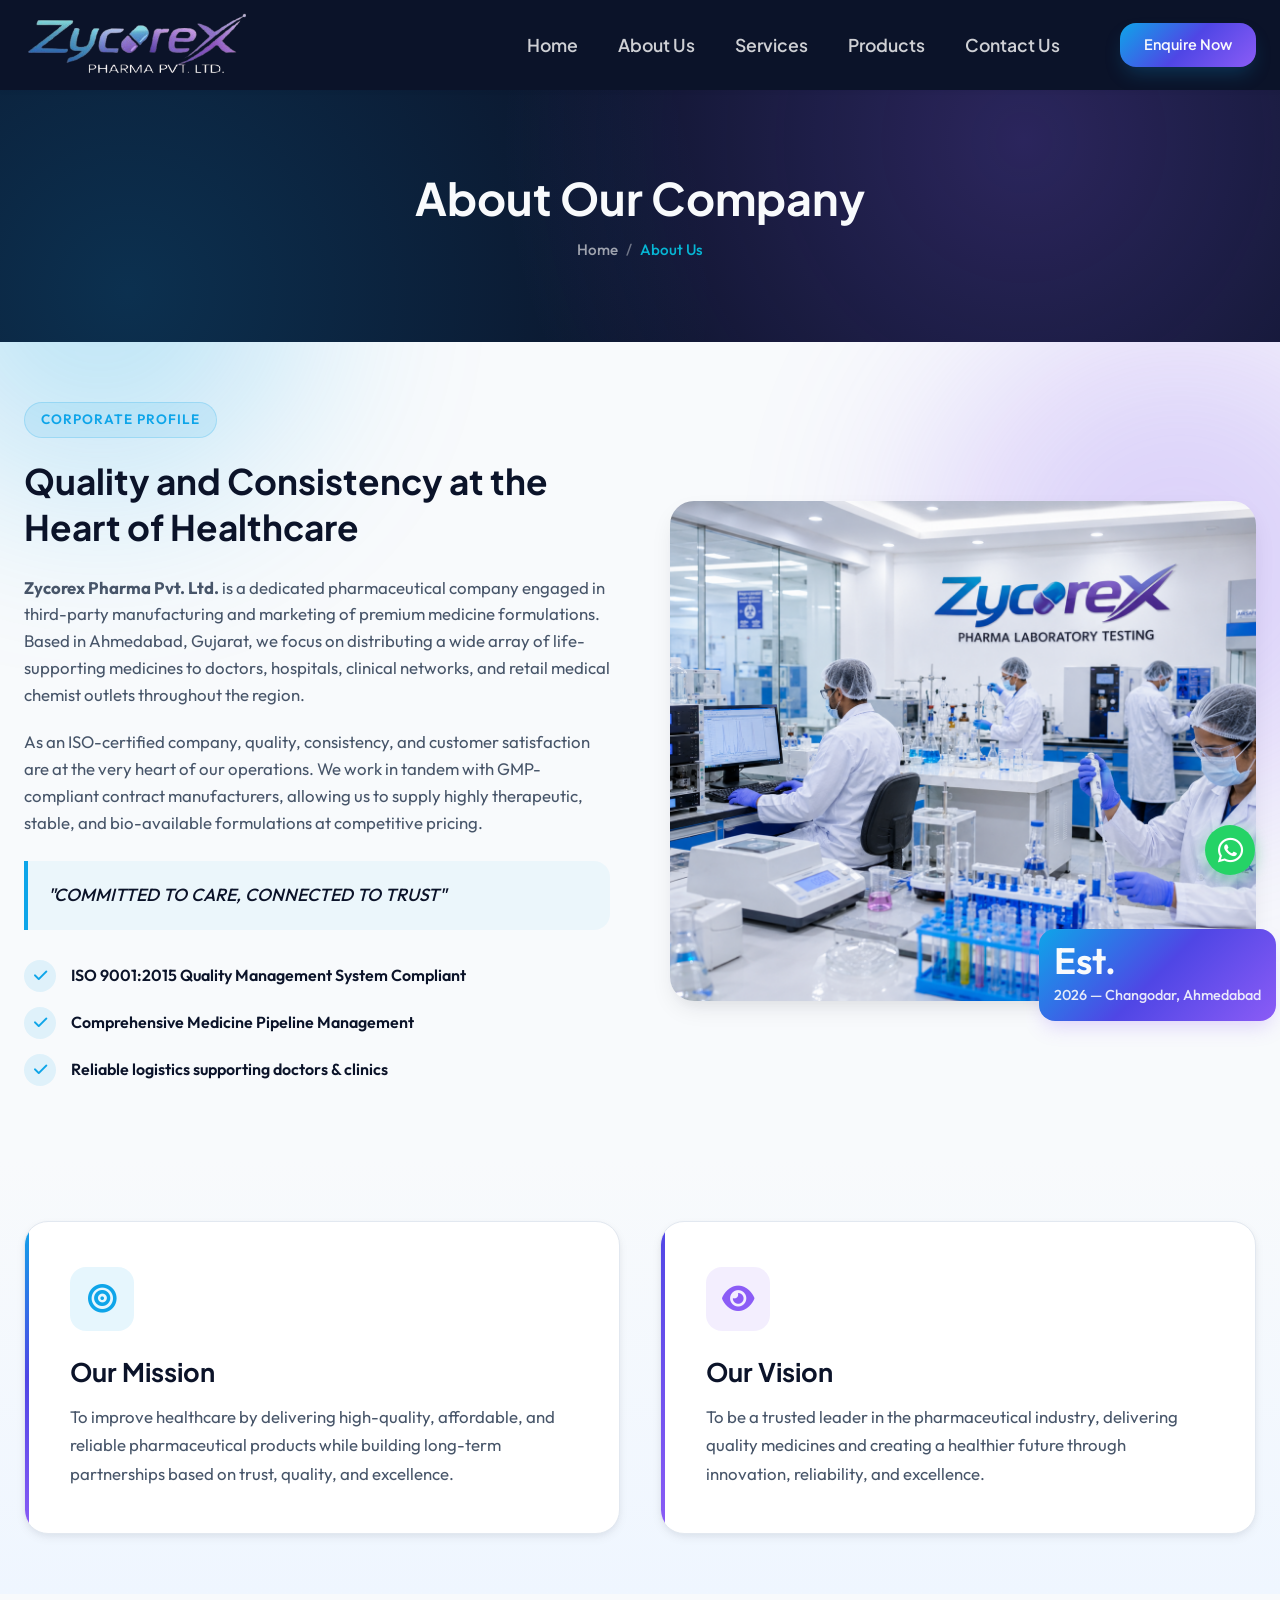
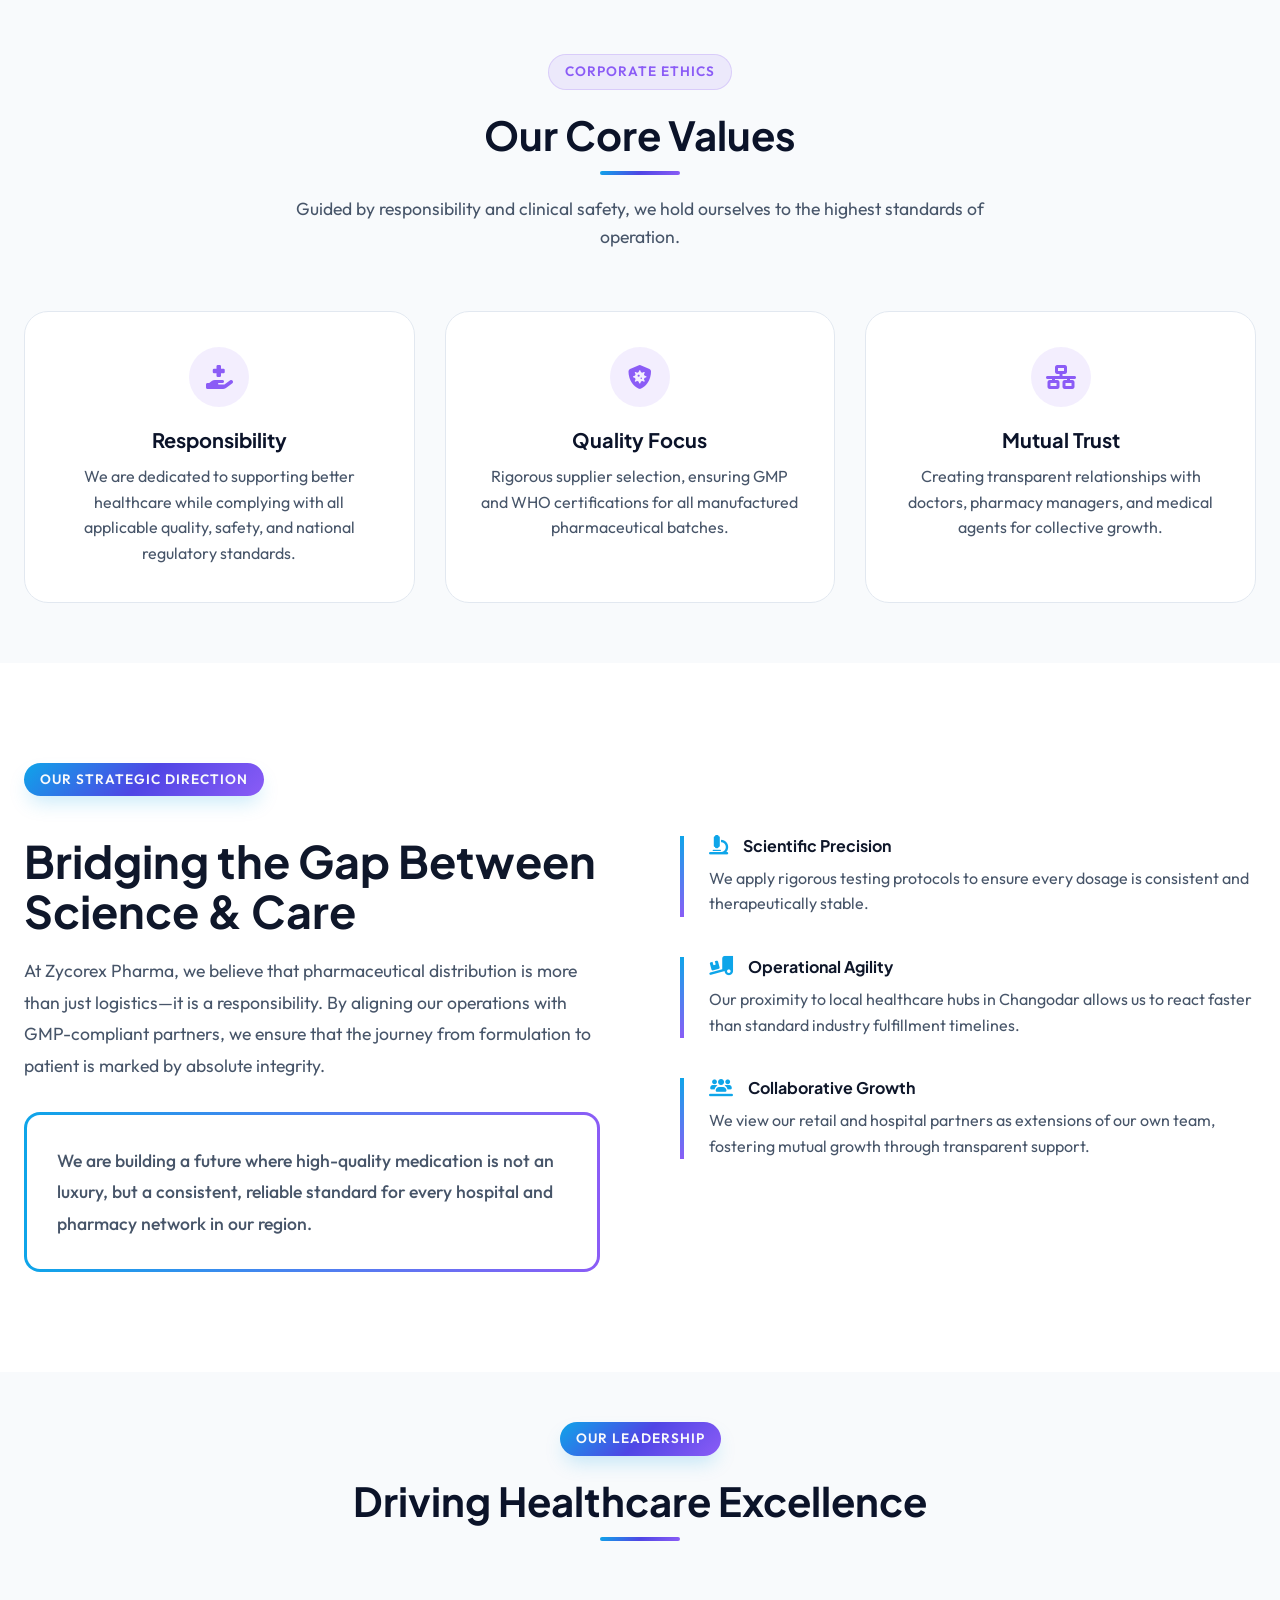
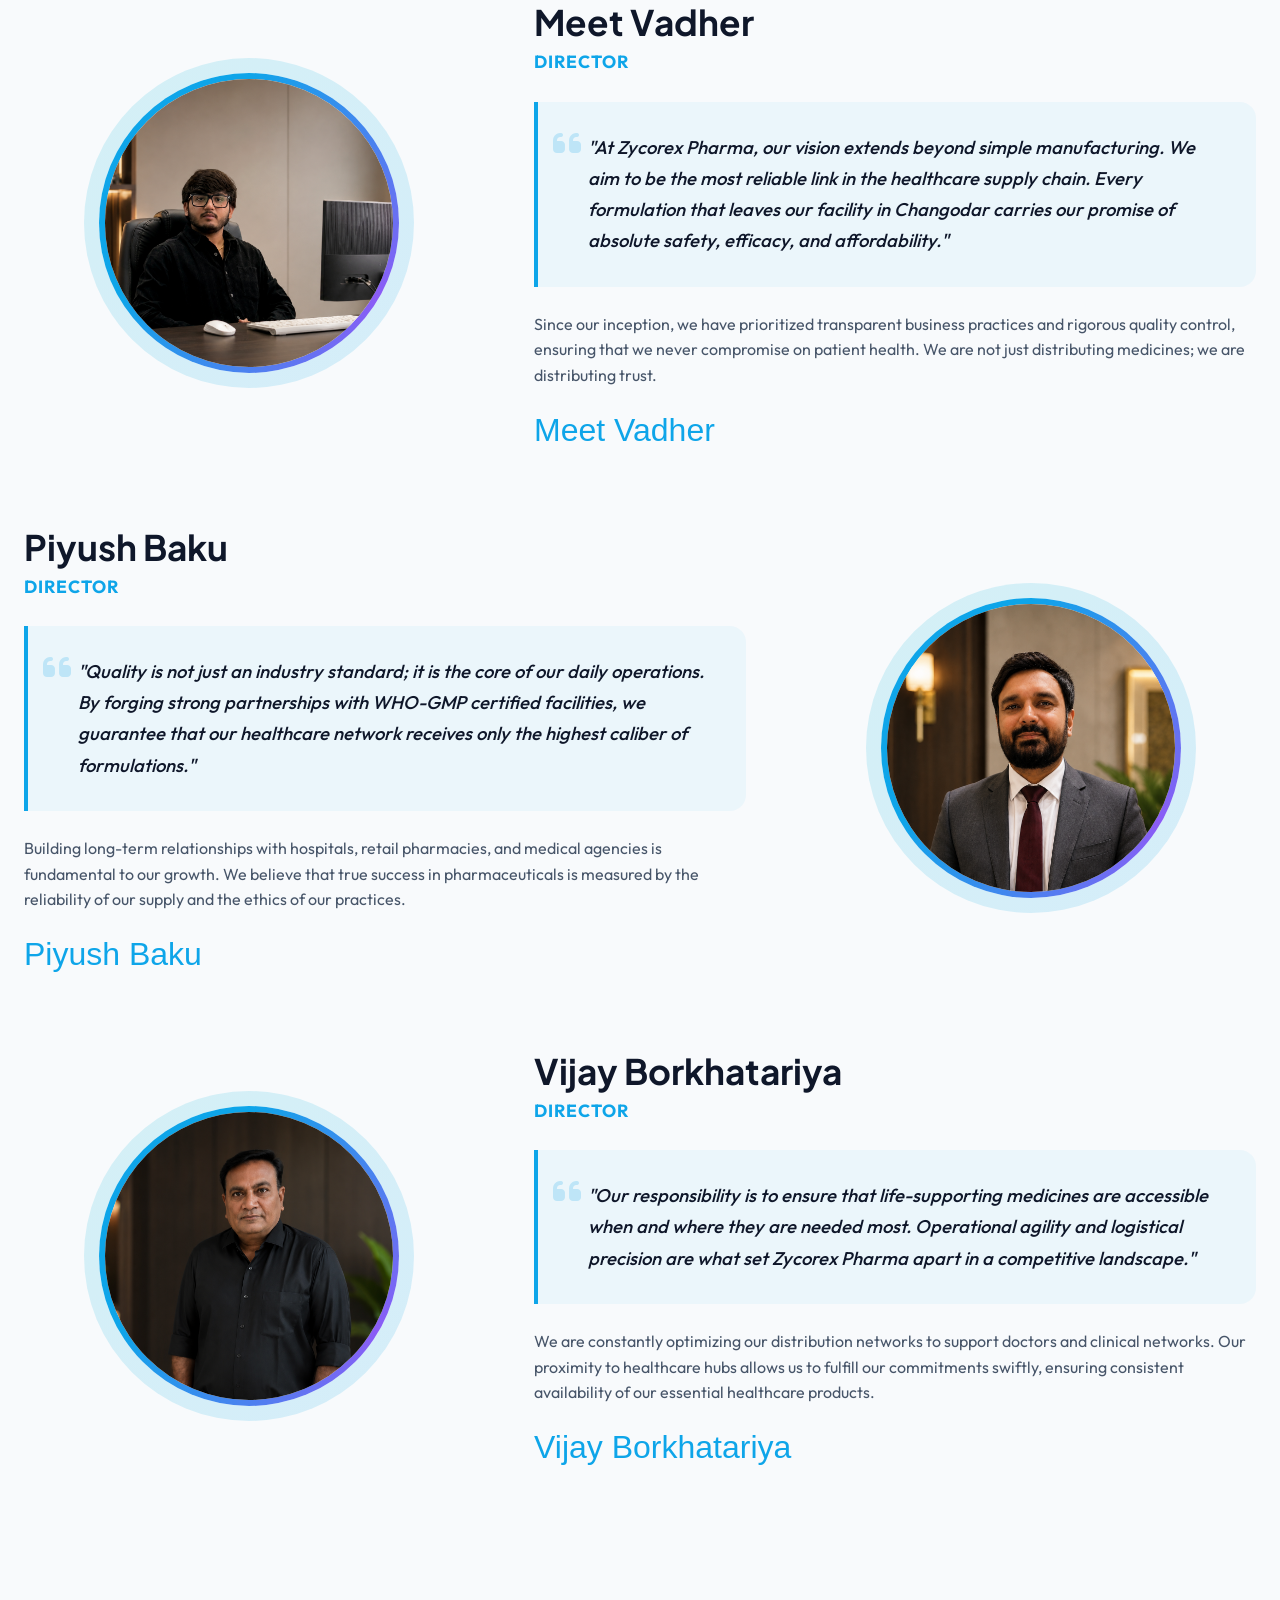
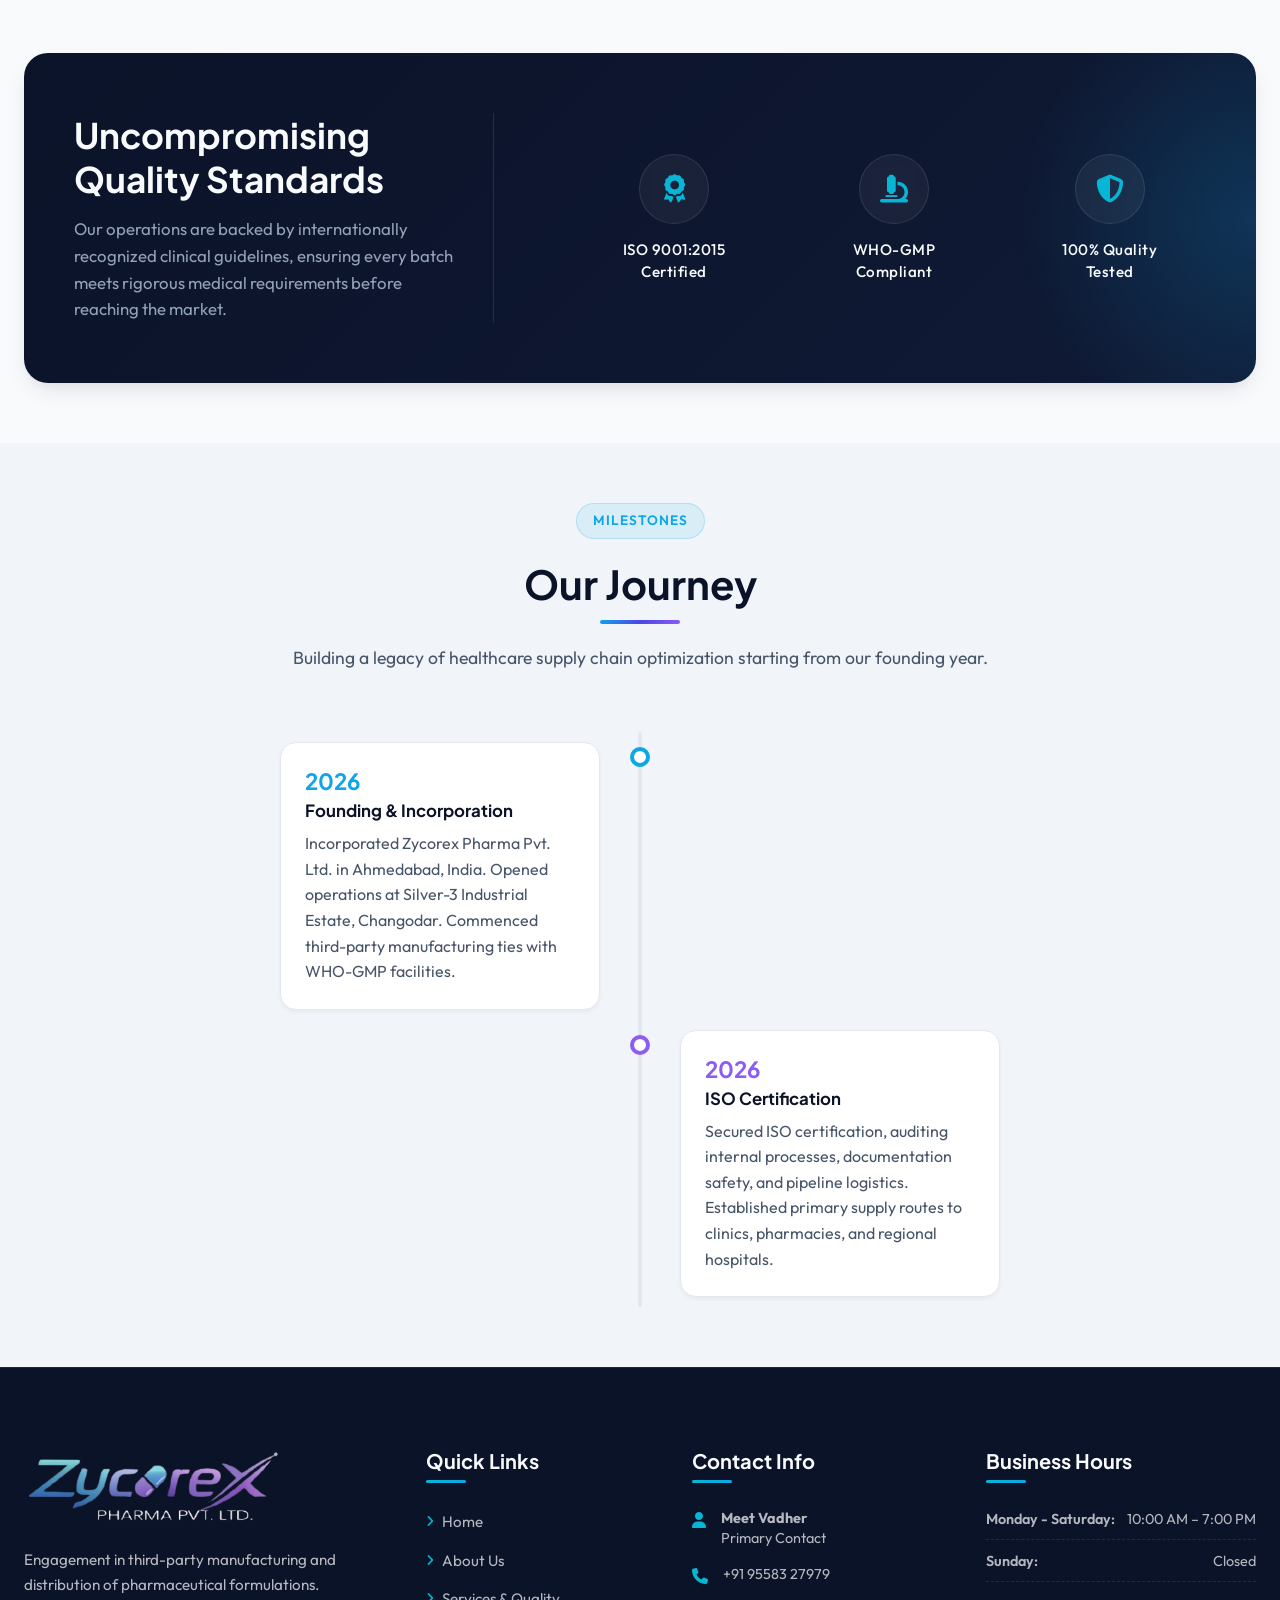
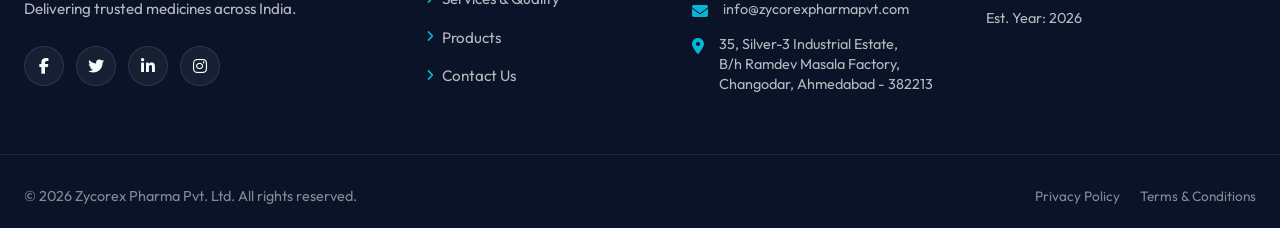
==== commit 547a26bb: "Update about.html" ====
--- a/about.html
+++ b/about.html
@@ -339,7 +339,6 @@
 
         </div>
     </section>
-
     <!-- ==========================================
        CERTIFICATIONS & INFRASTRUCTURE BANNER
        ========================================== -->
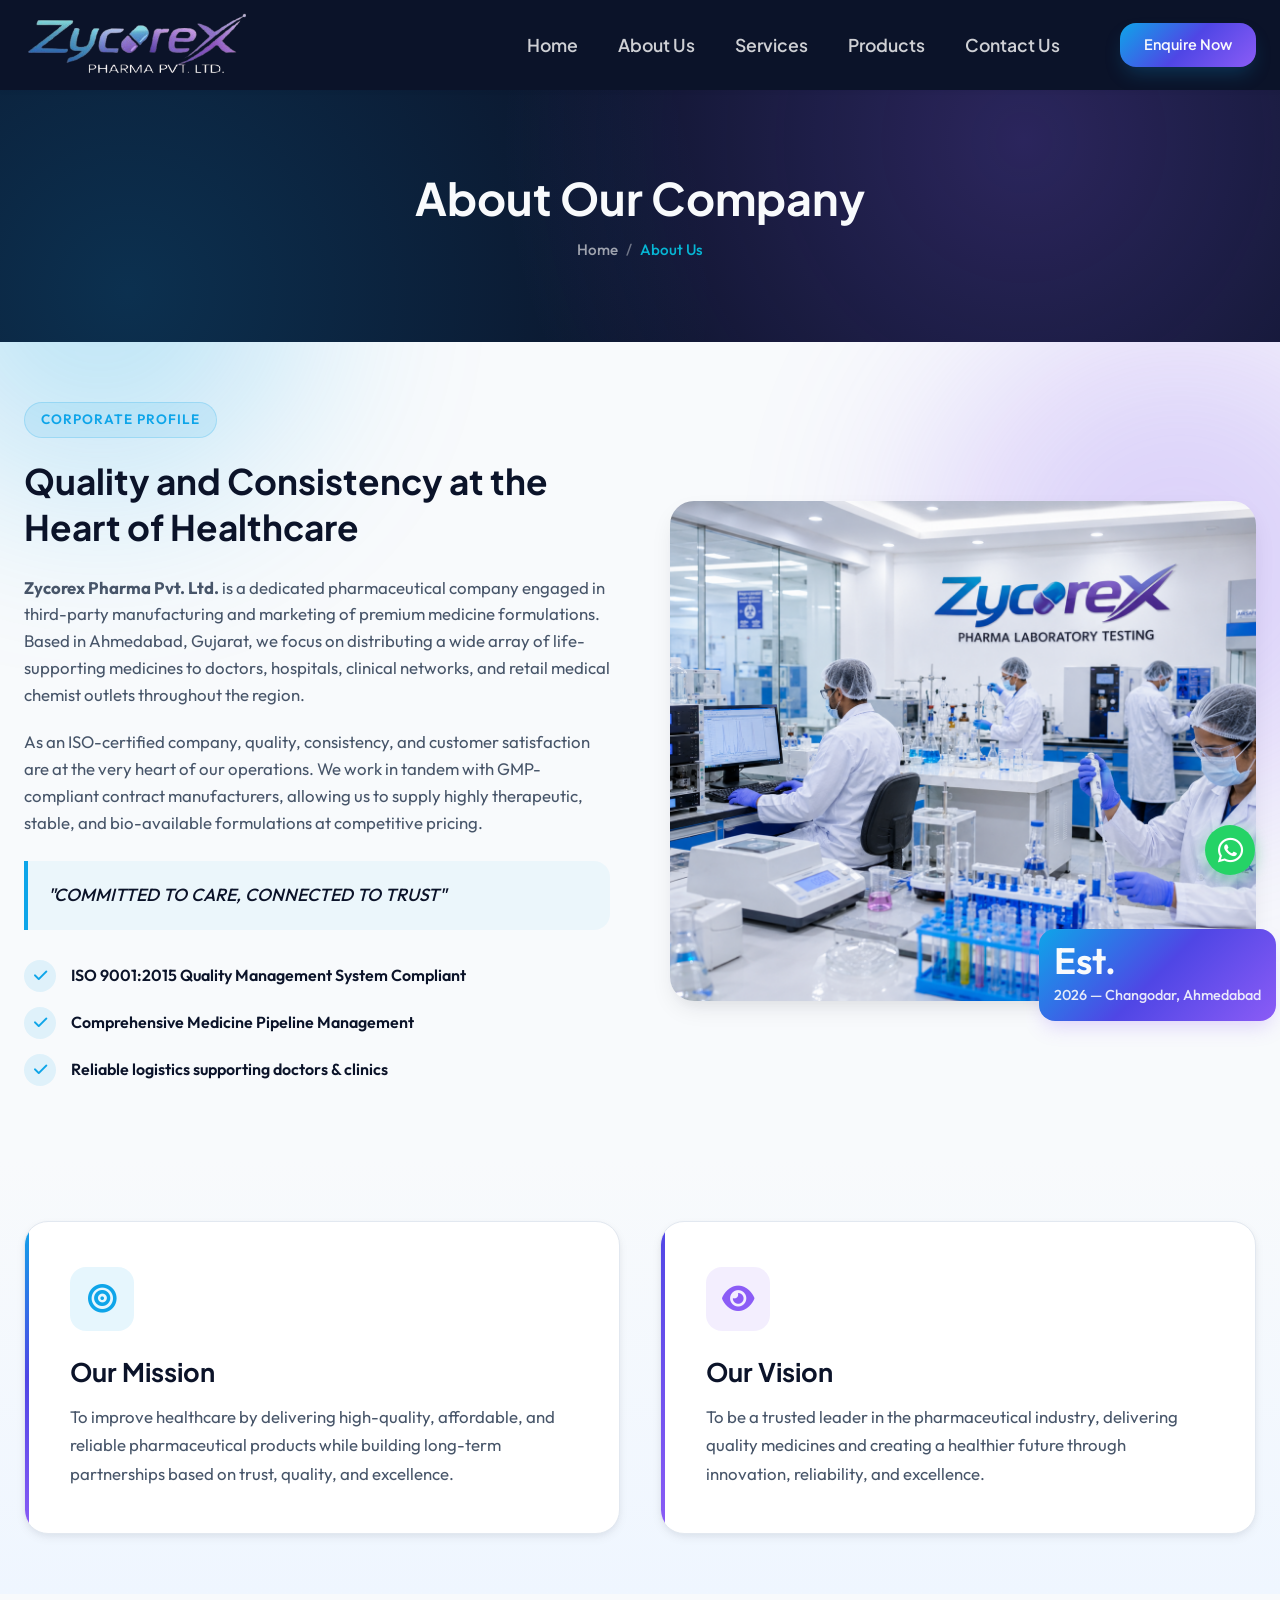
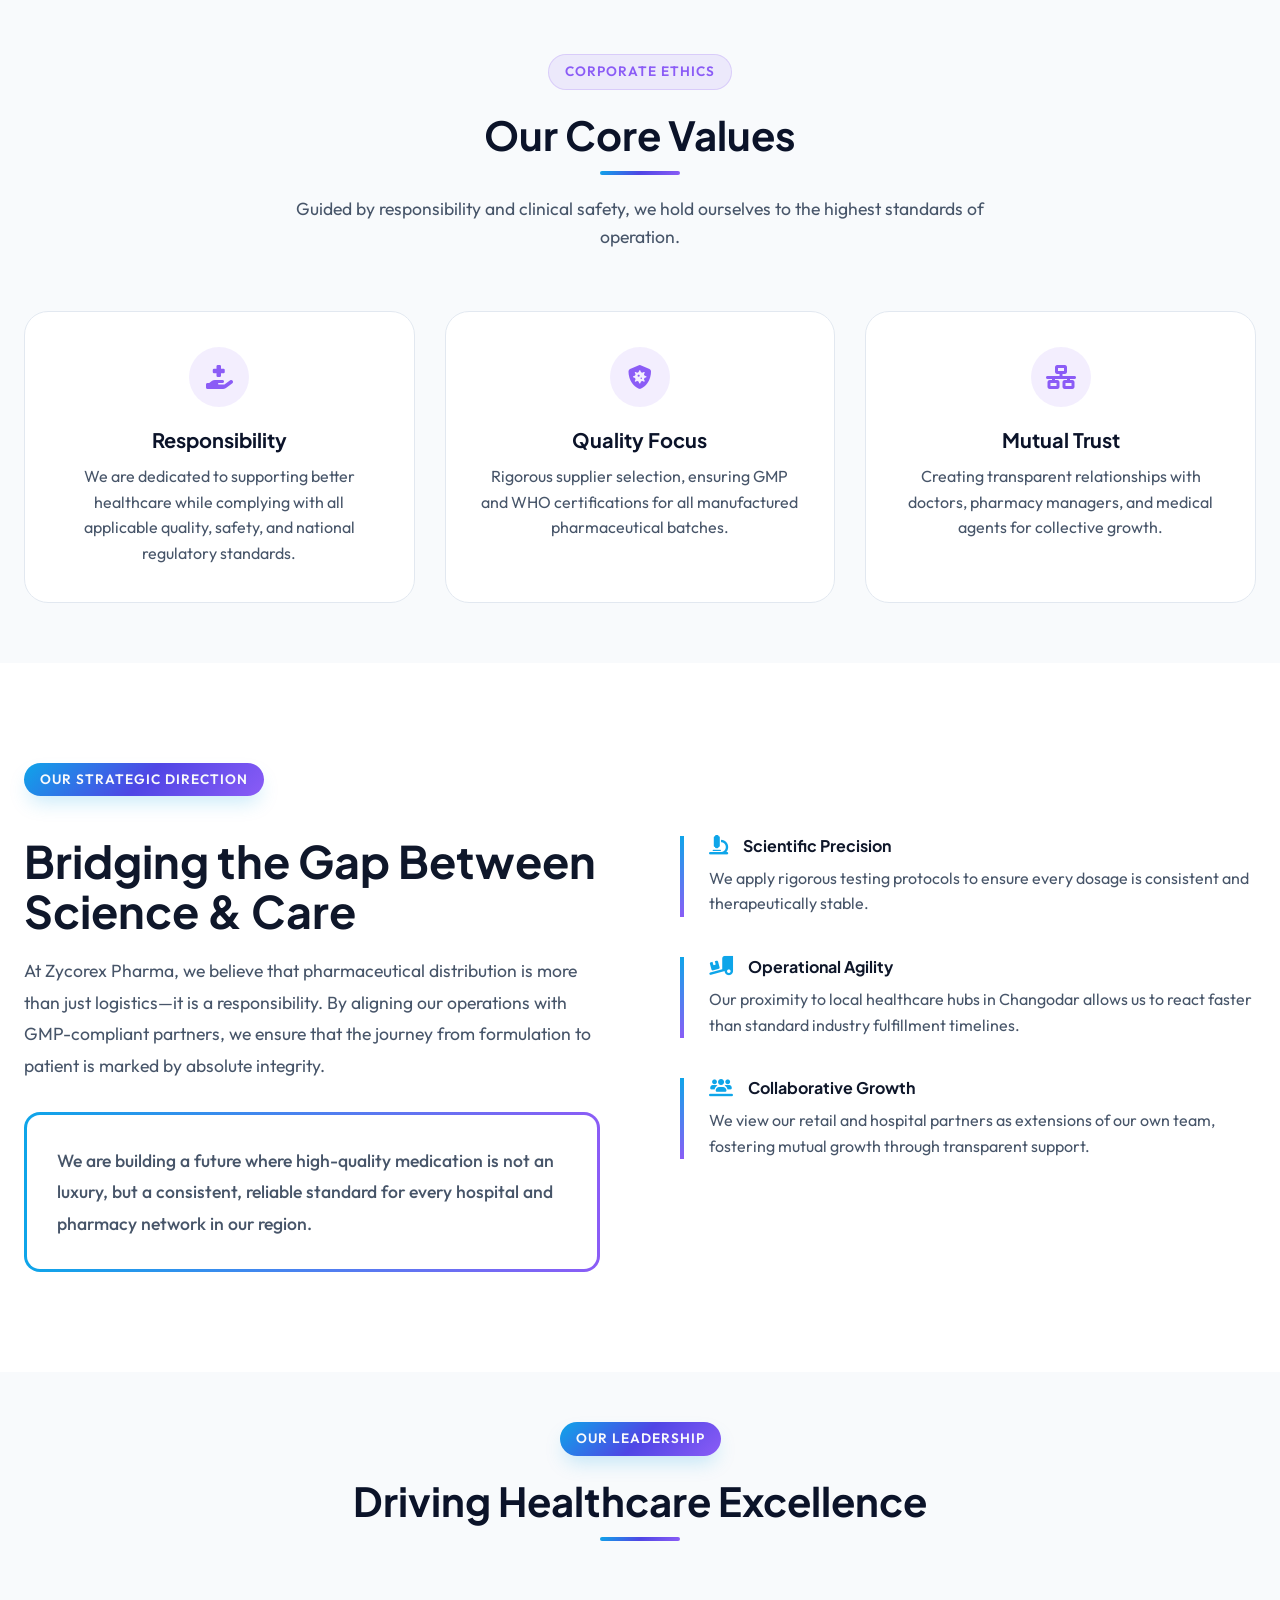
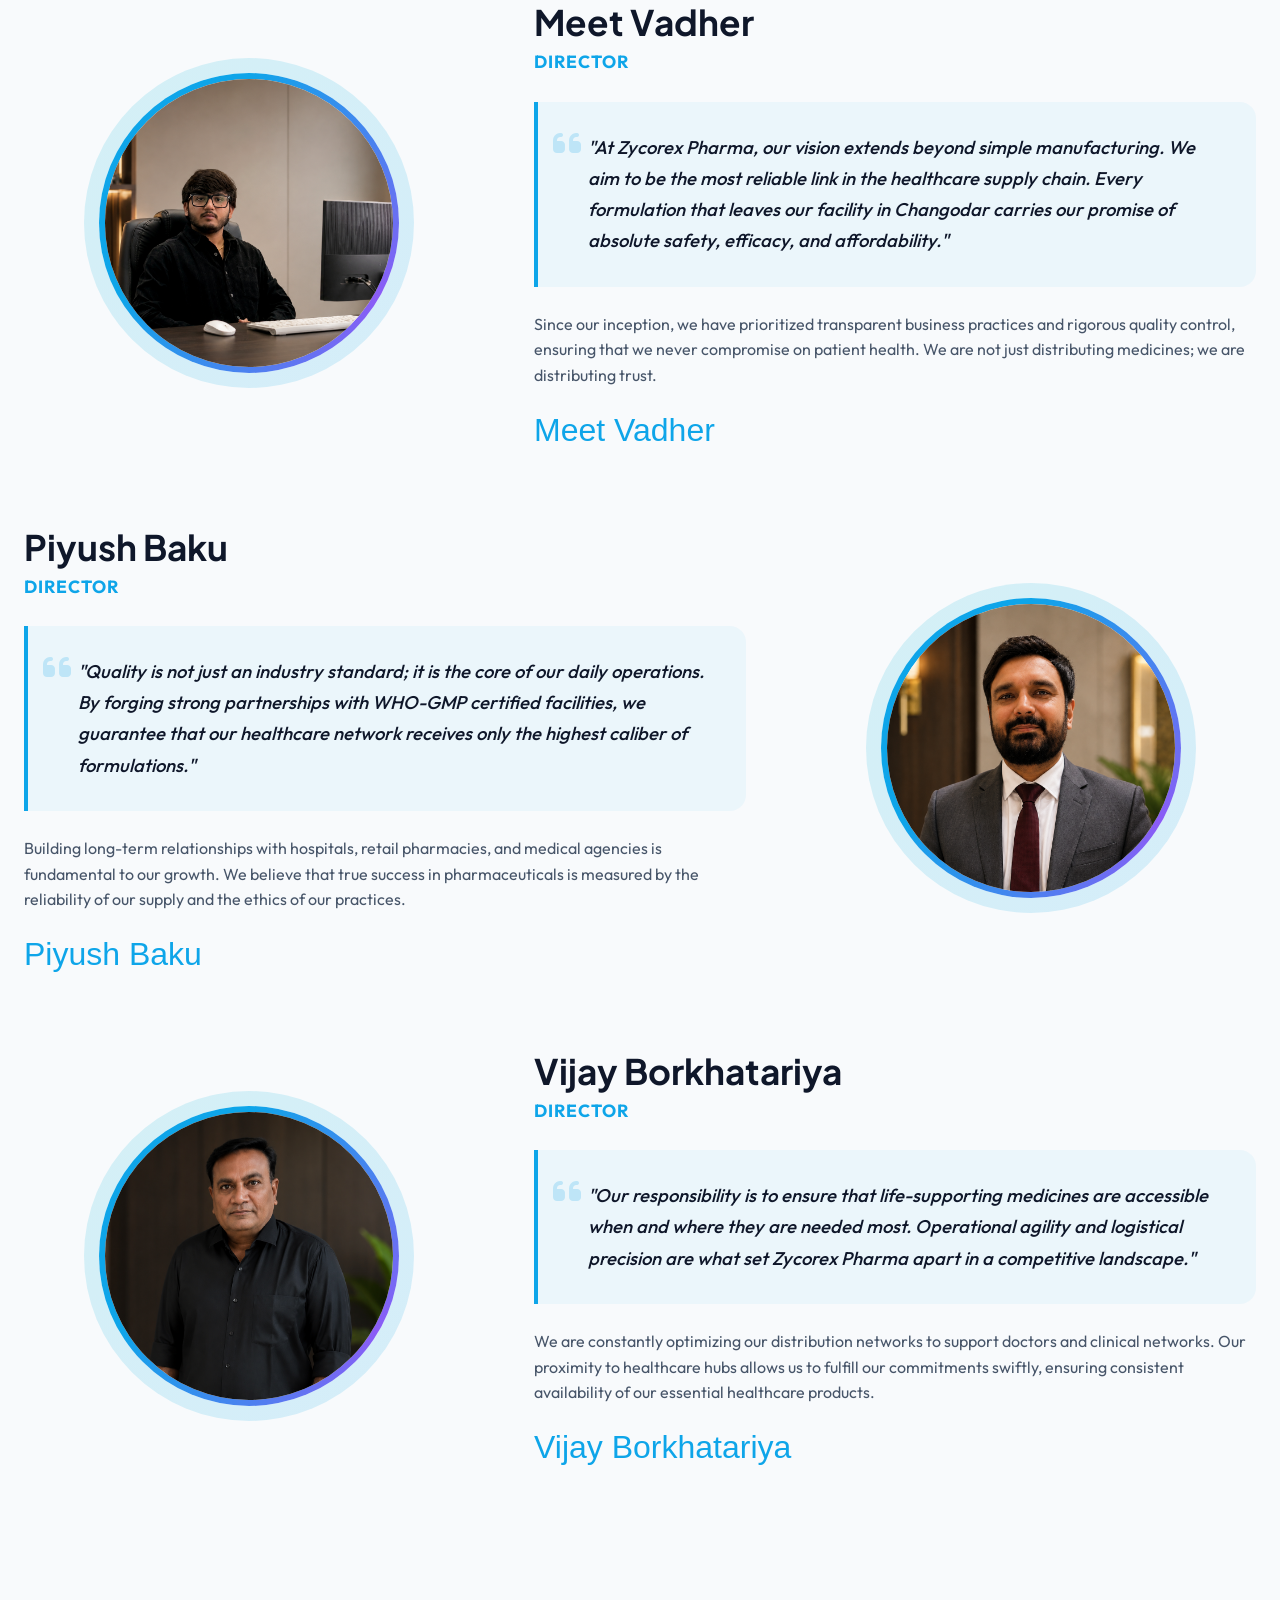
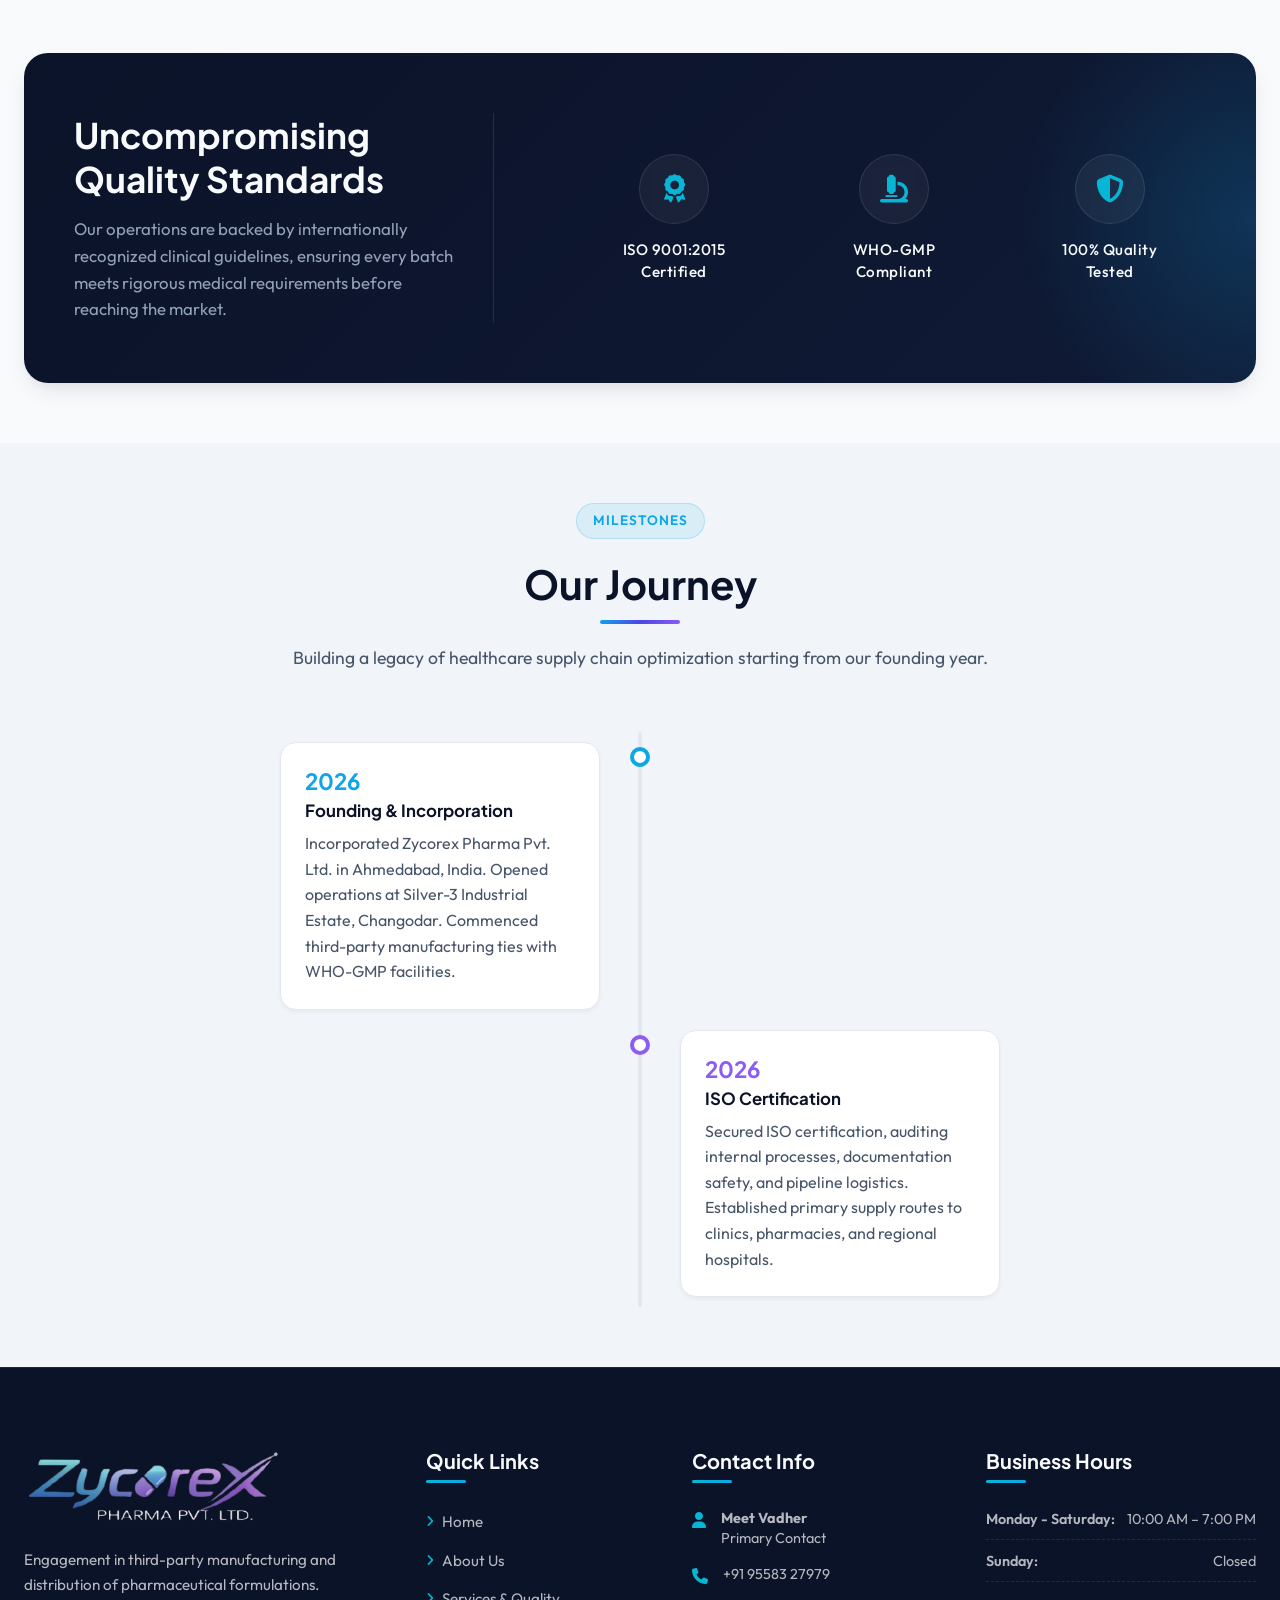
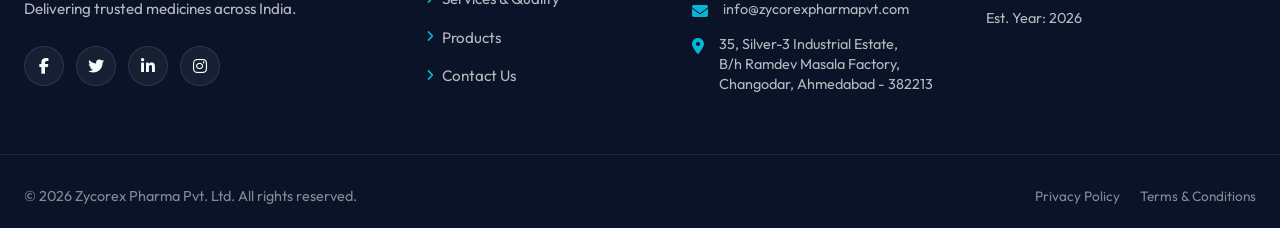
==== commit 21f841d3: "Update about.html" ====
--- a/about.html
+++ b/about.html
@@ -5,6 +5,9 @@
     <meta charset="UTF-8">
     <meta name="viewport" content="width=device-width, initial-scale=1.0">
     <title>About Us | Zycorex Pharma</title>
+       <link rel="icon" type="image/png" sizes="60x60" href="/images/faviconimg.png">
+<link rel="icon" type="image/png" sizes="30x30" href="images/faviconimg.png">
+<link rel="apple-touch-icon" sizes="180x180" href="images/faviconimg.png">
 
     <!-- Meta SEO Tags -->
     <meta name="description"
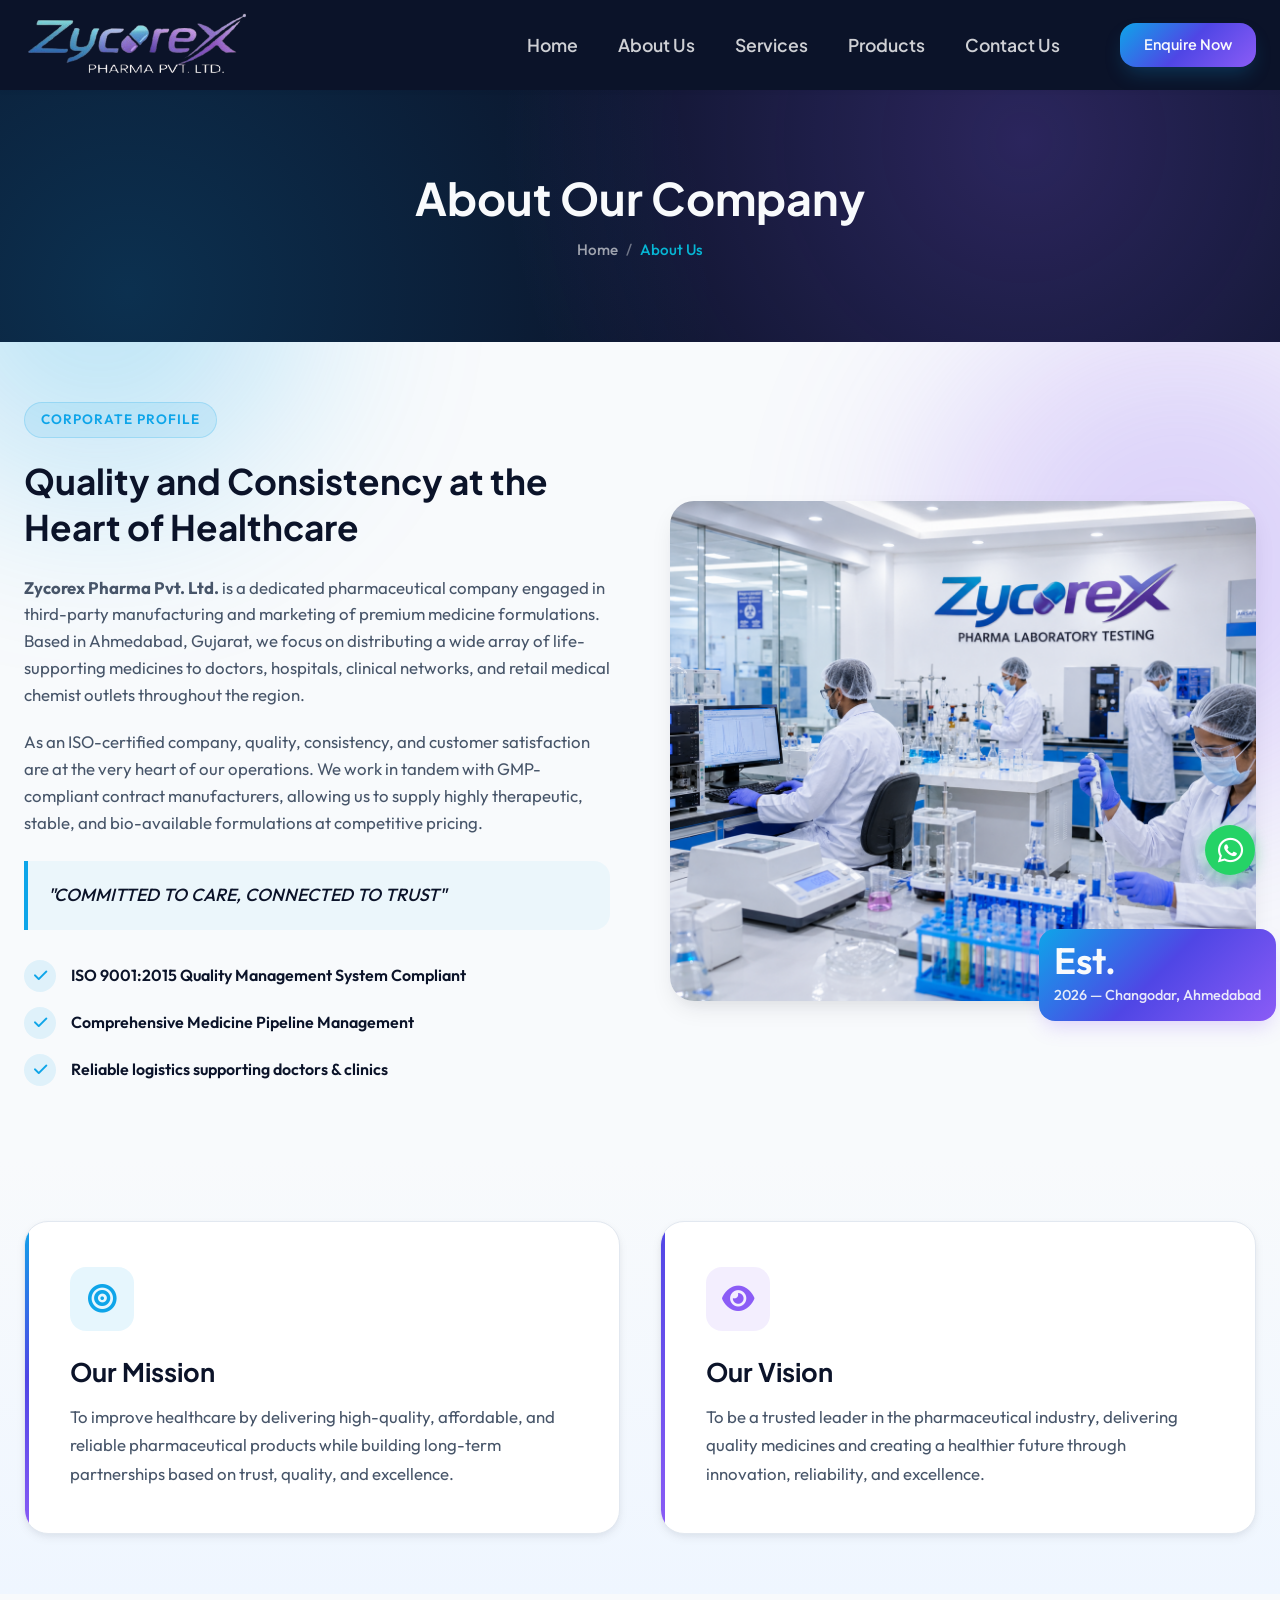
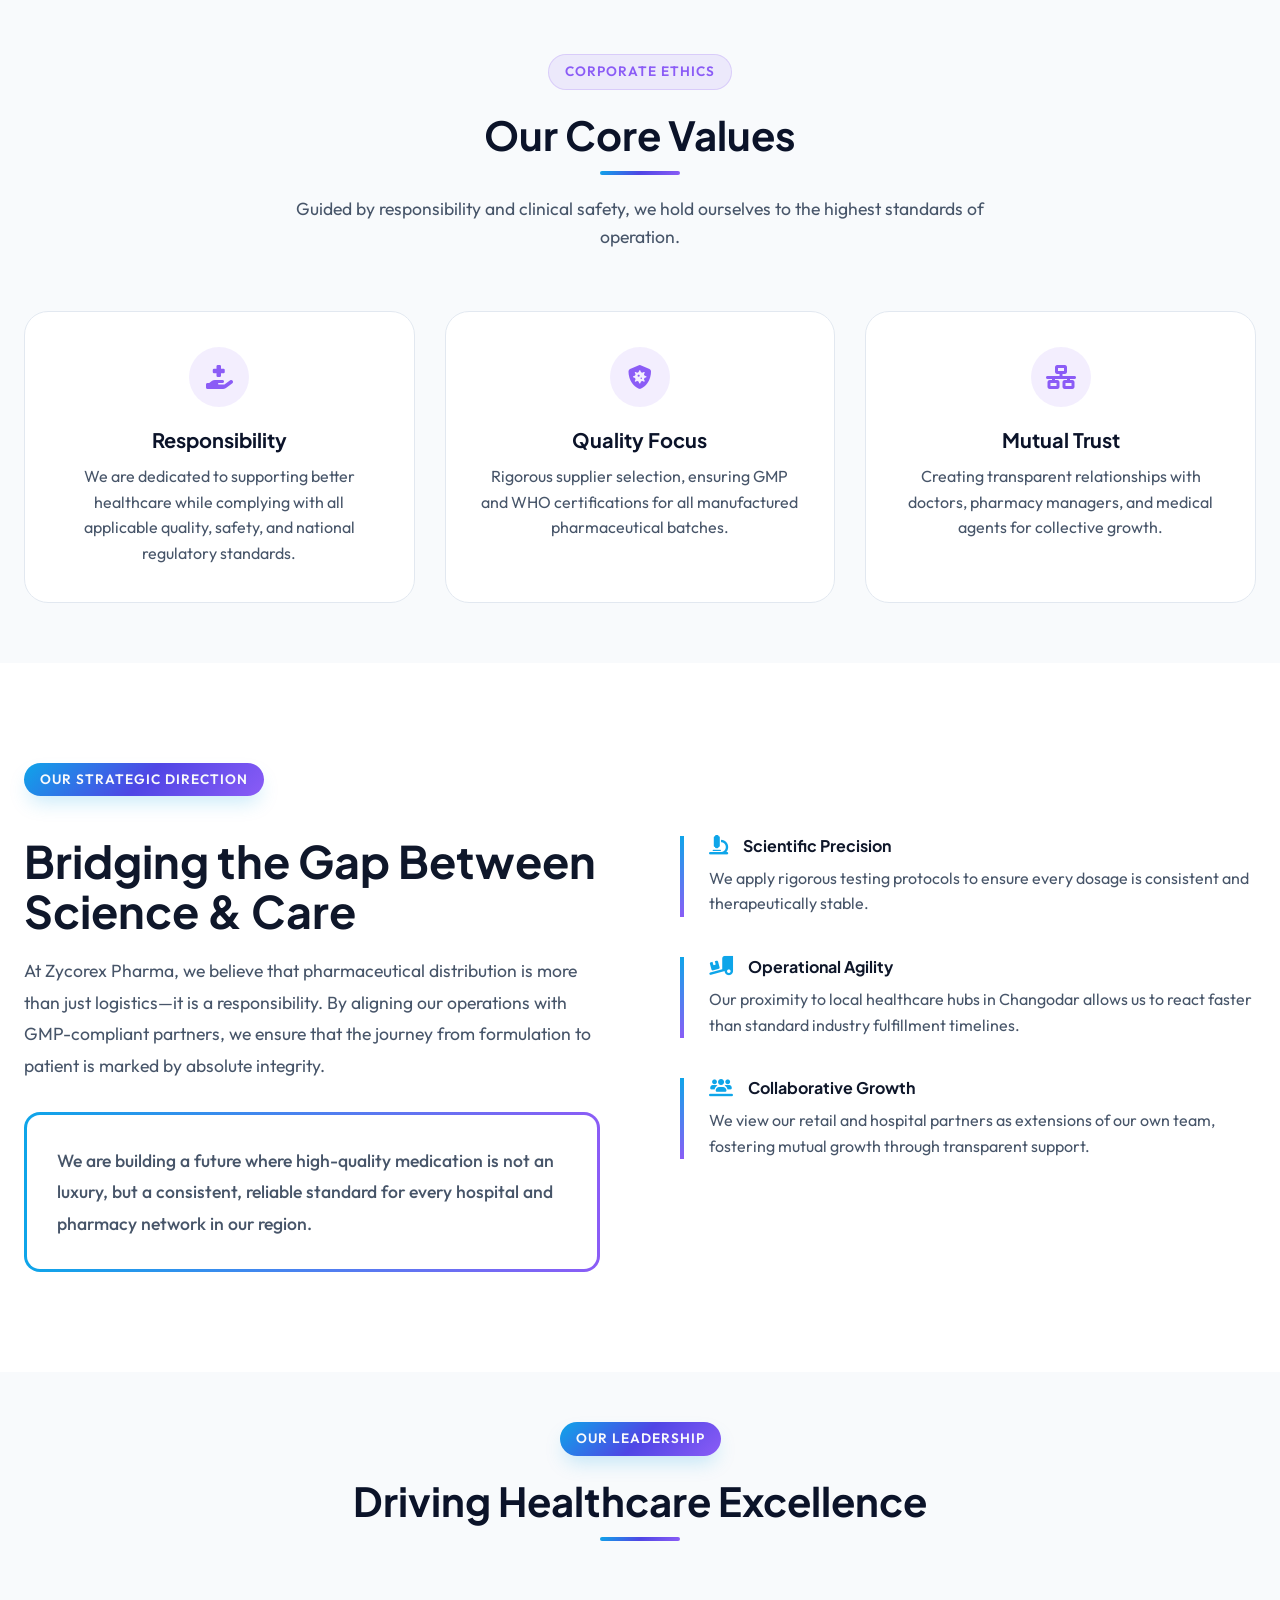
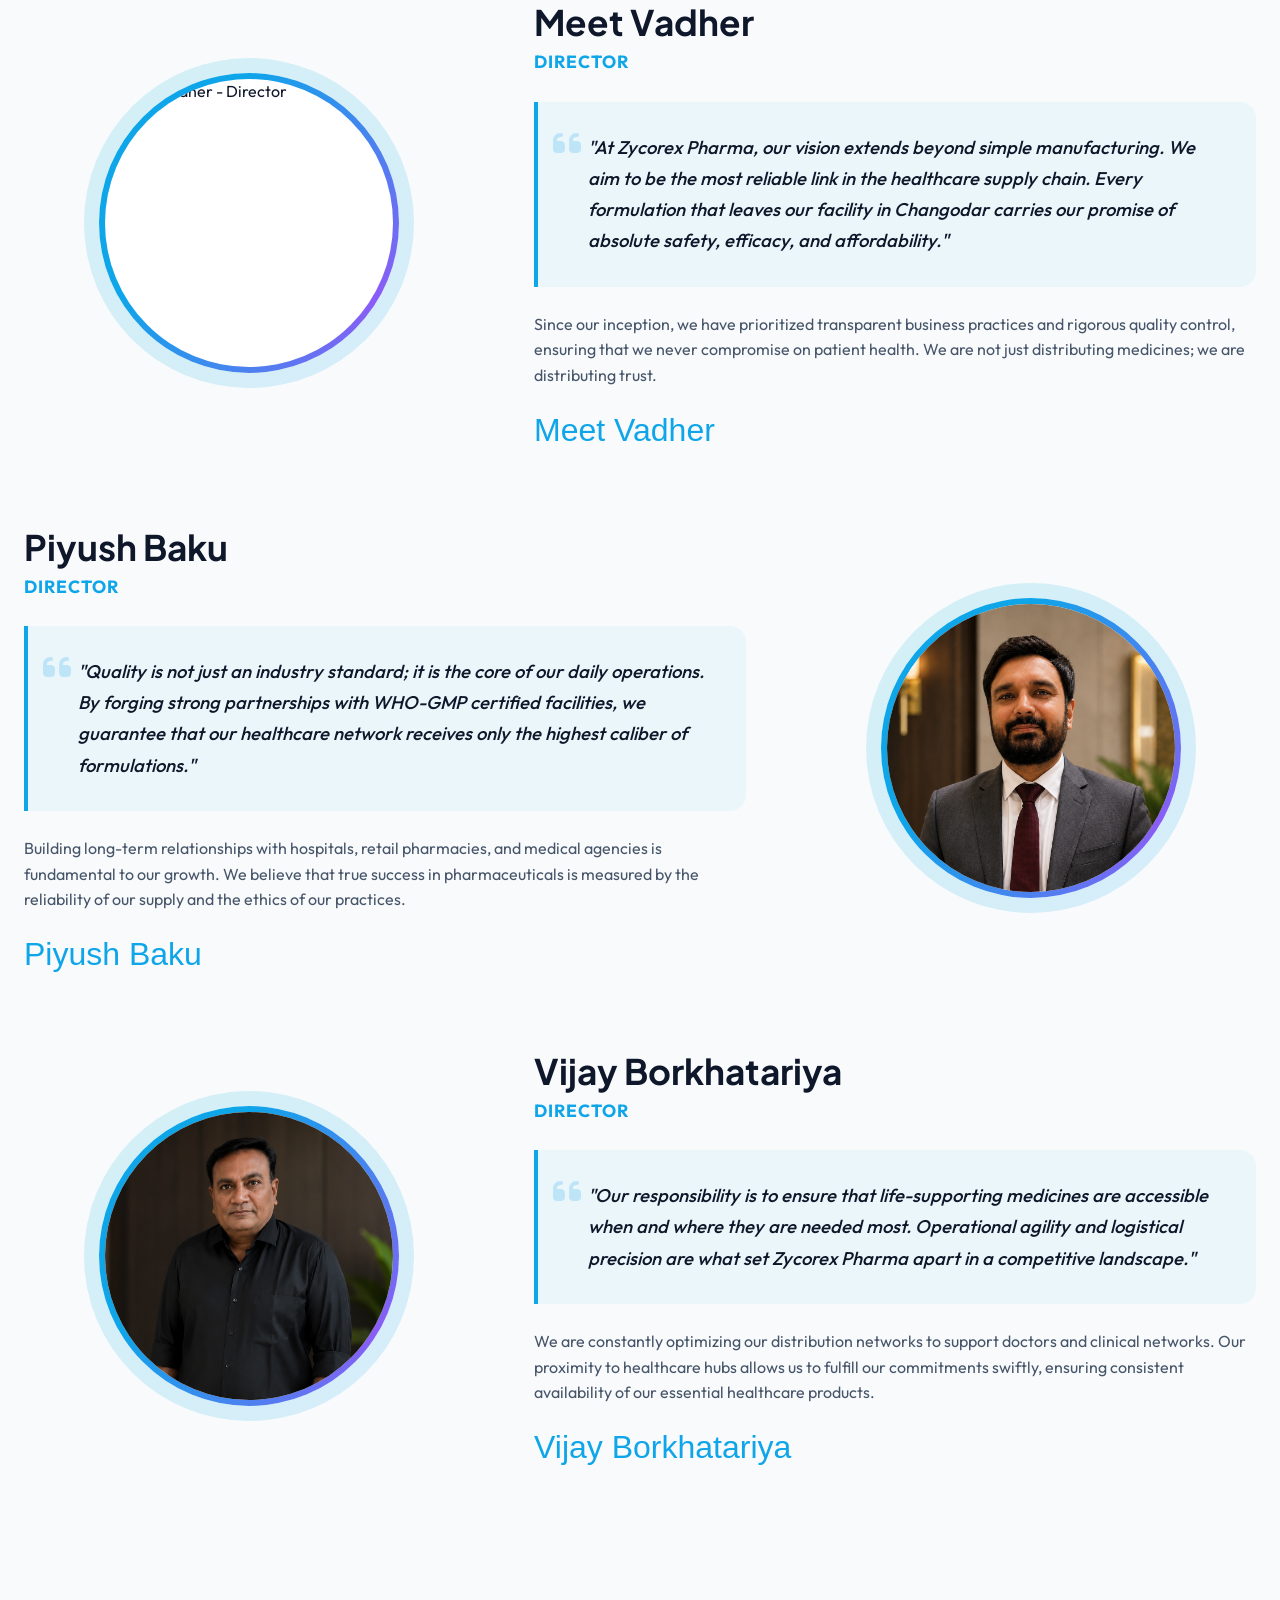
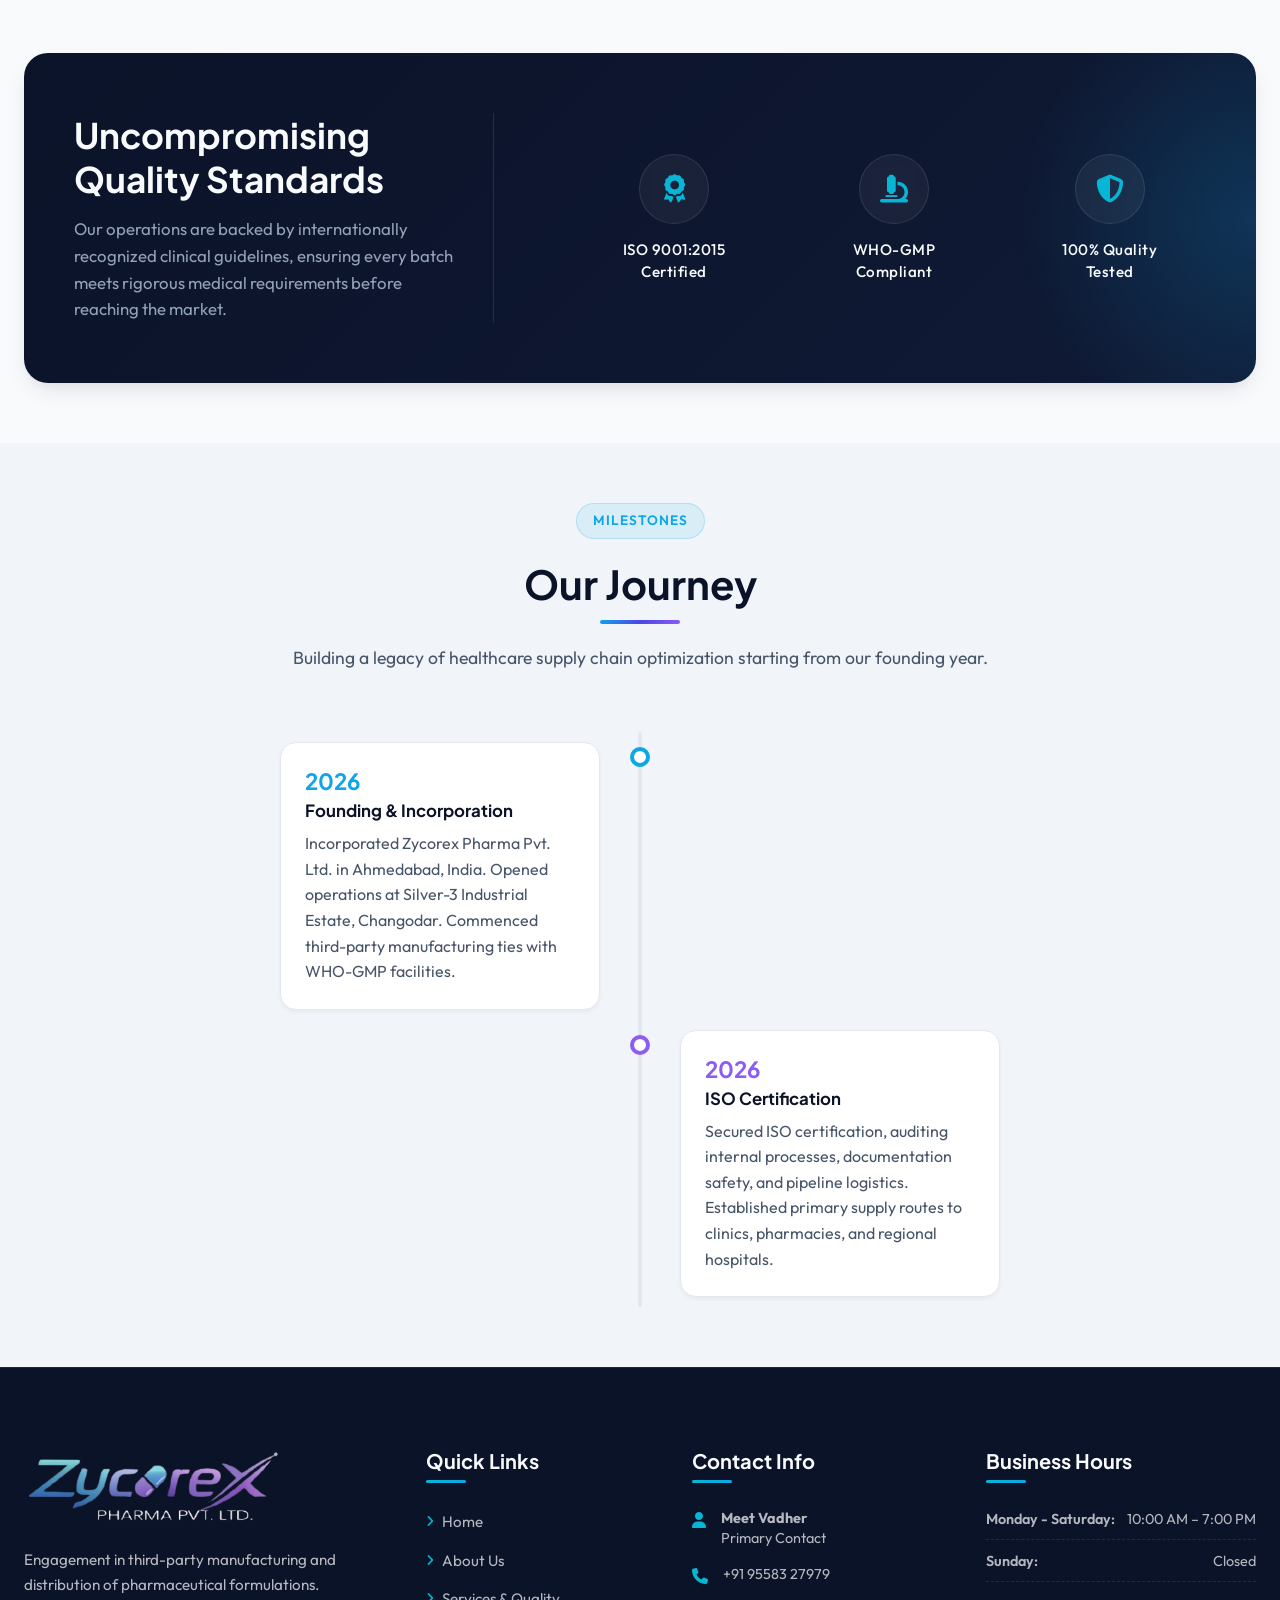
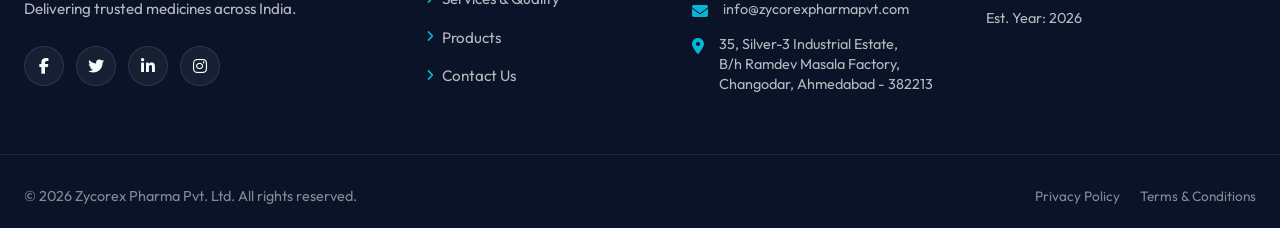
==== commit 90ac2263: "Update about.html" ====
--- a/about.html
+++ b/about.html
@@ -251,7 +251,7 @@
             <div class="leadership-row animate-on-scroll animate-fade-up">
                 <div class="leadership-image-col">
                     <div class="director-image-box">
-                        <img src="images/Meet vadher.png" alt="Meet Vadher - Director">
+                        <img src="imagesMeet vadher.jpeg" alt="Meet Vadher - Director">
                     </div>
                 </div>
                 
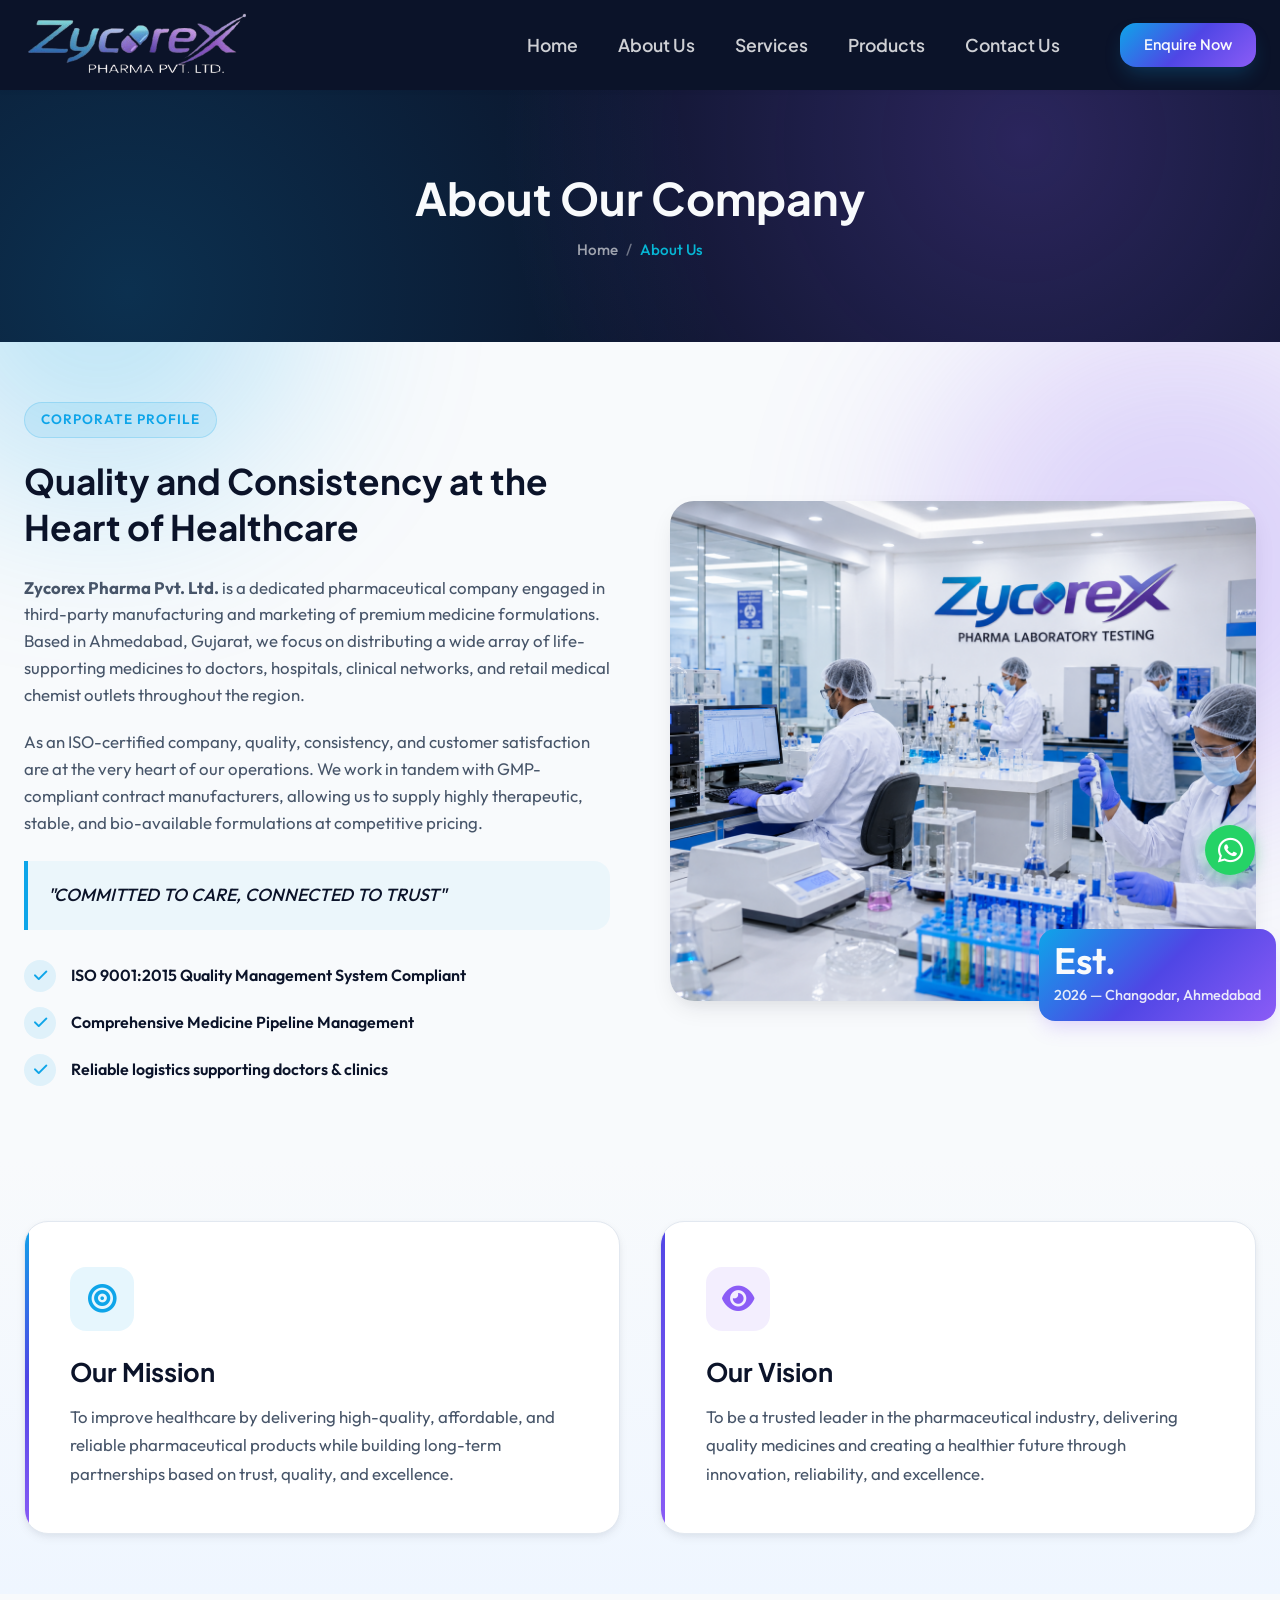
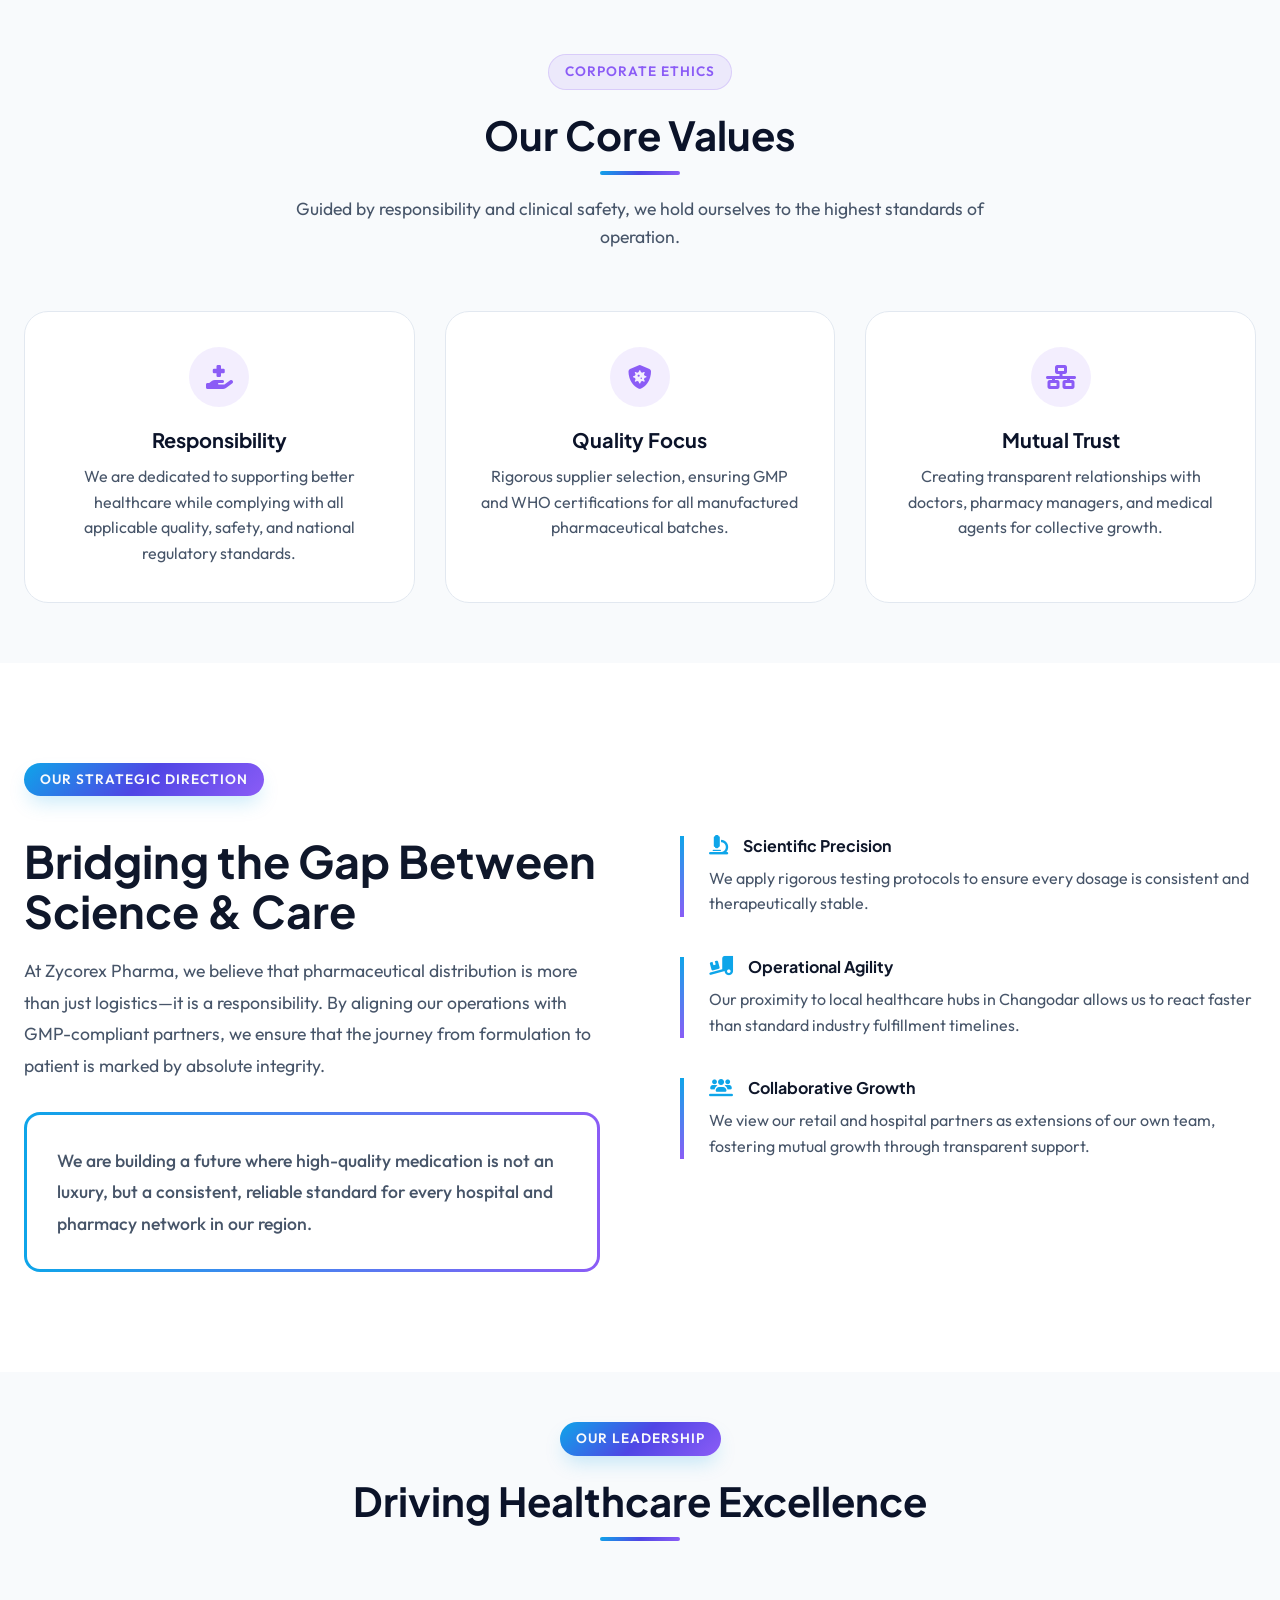
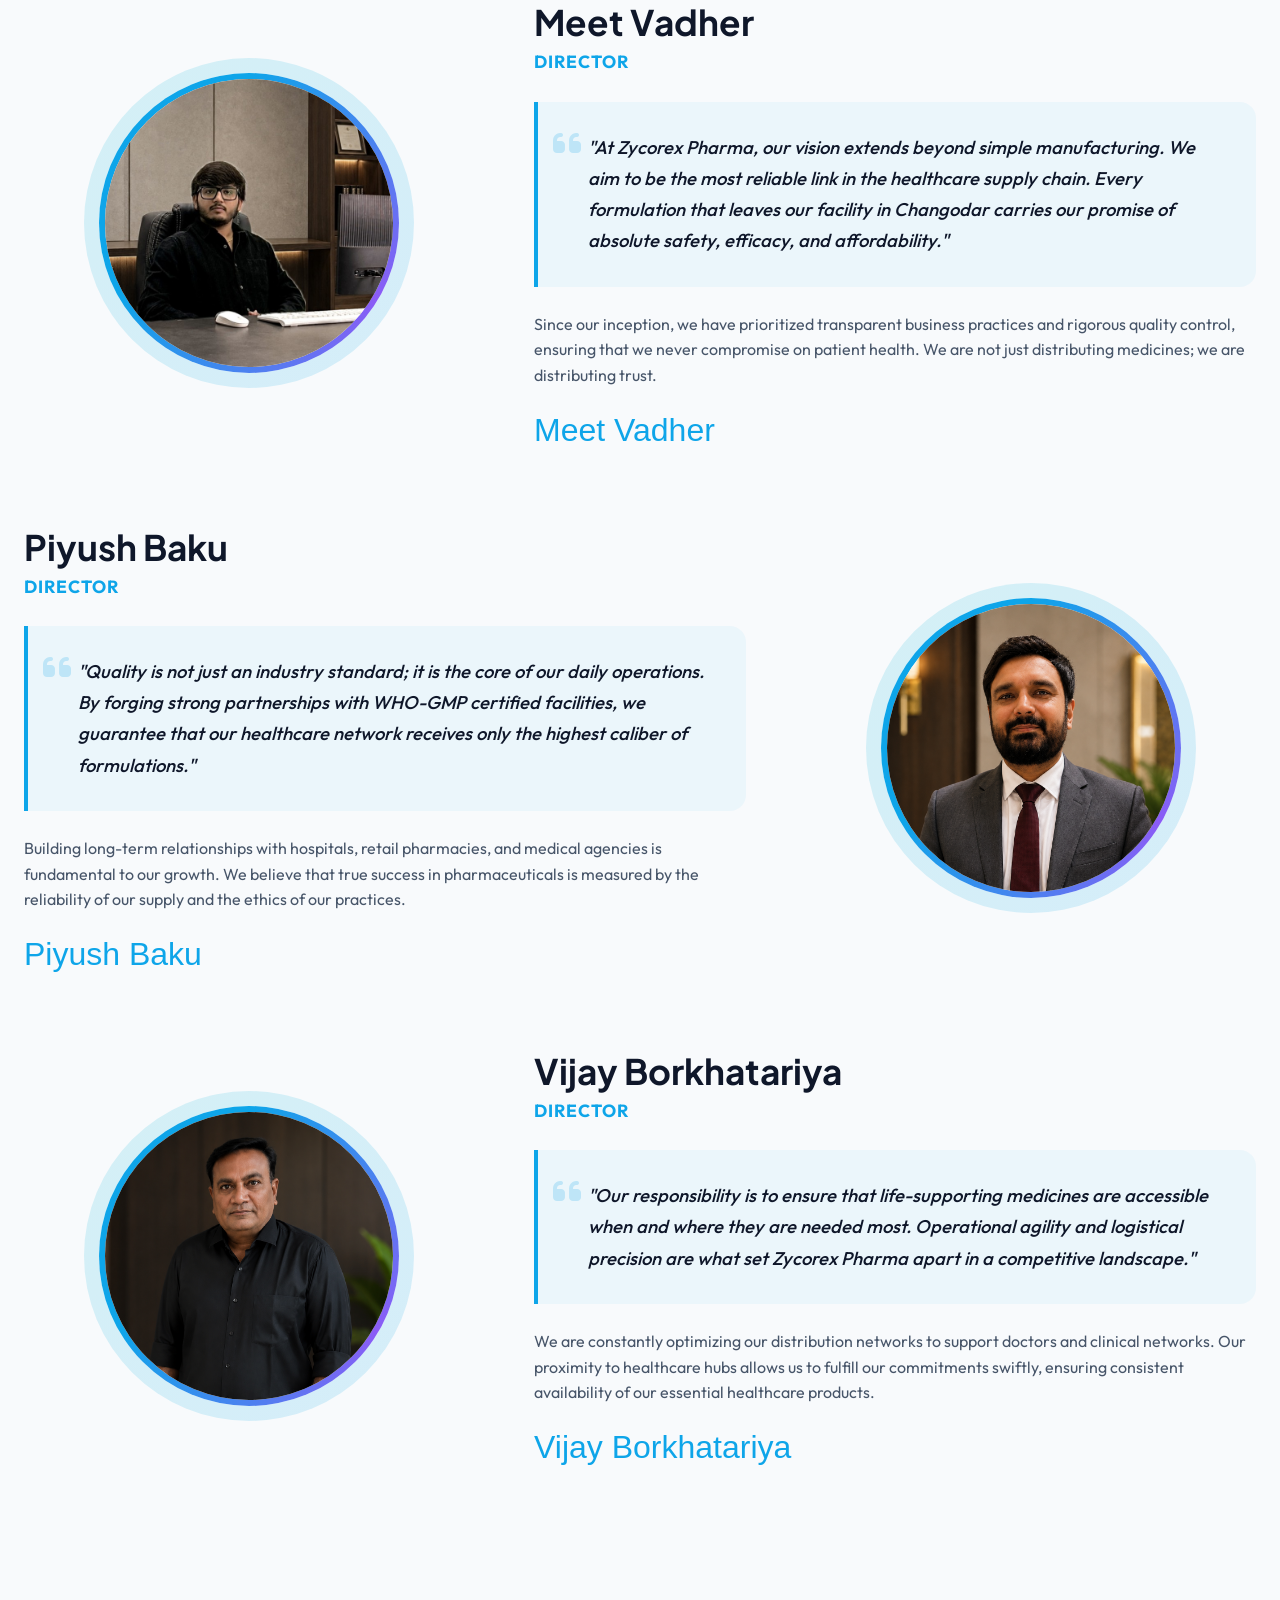
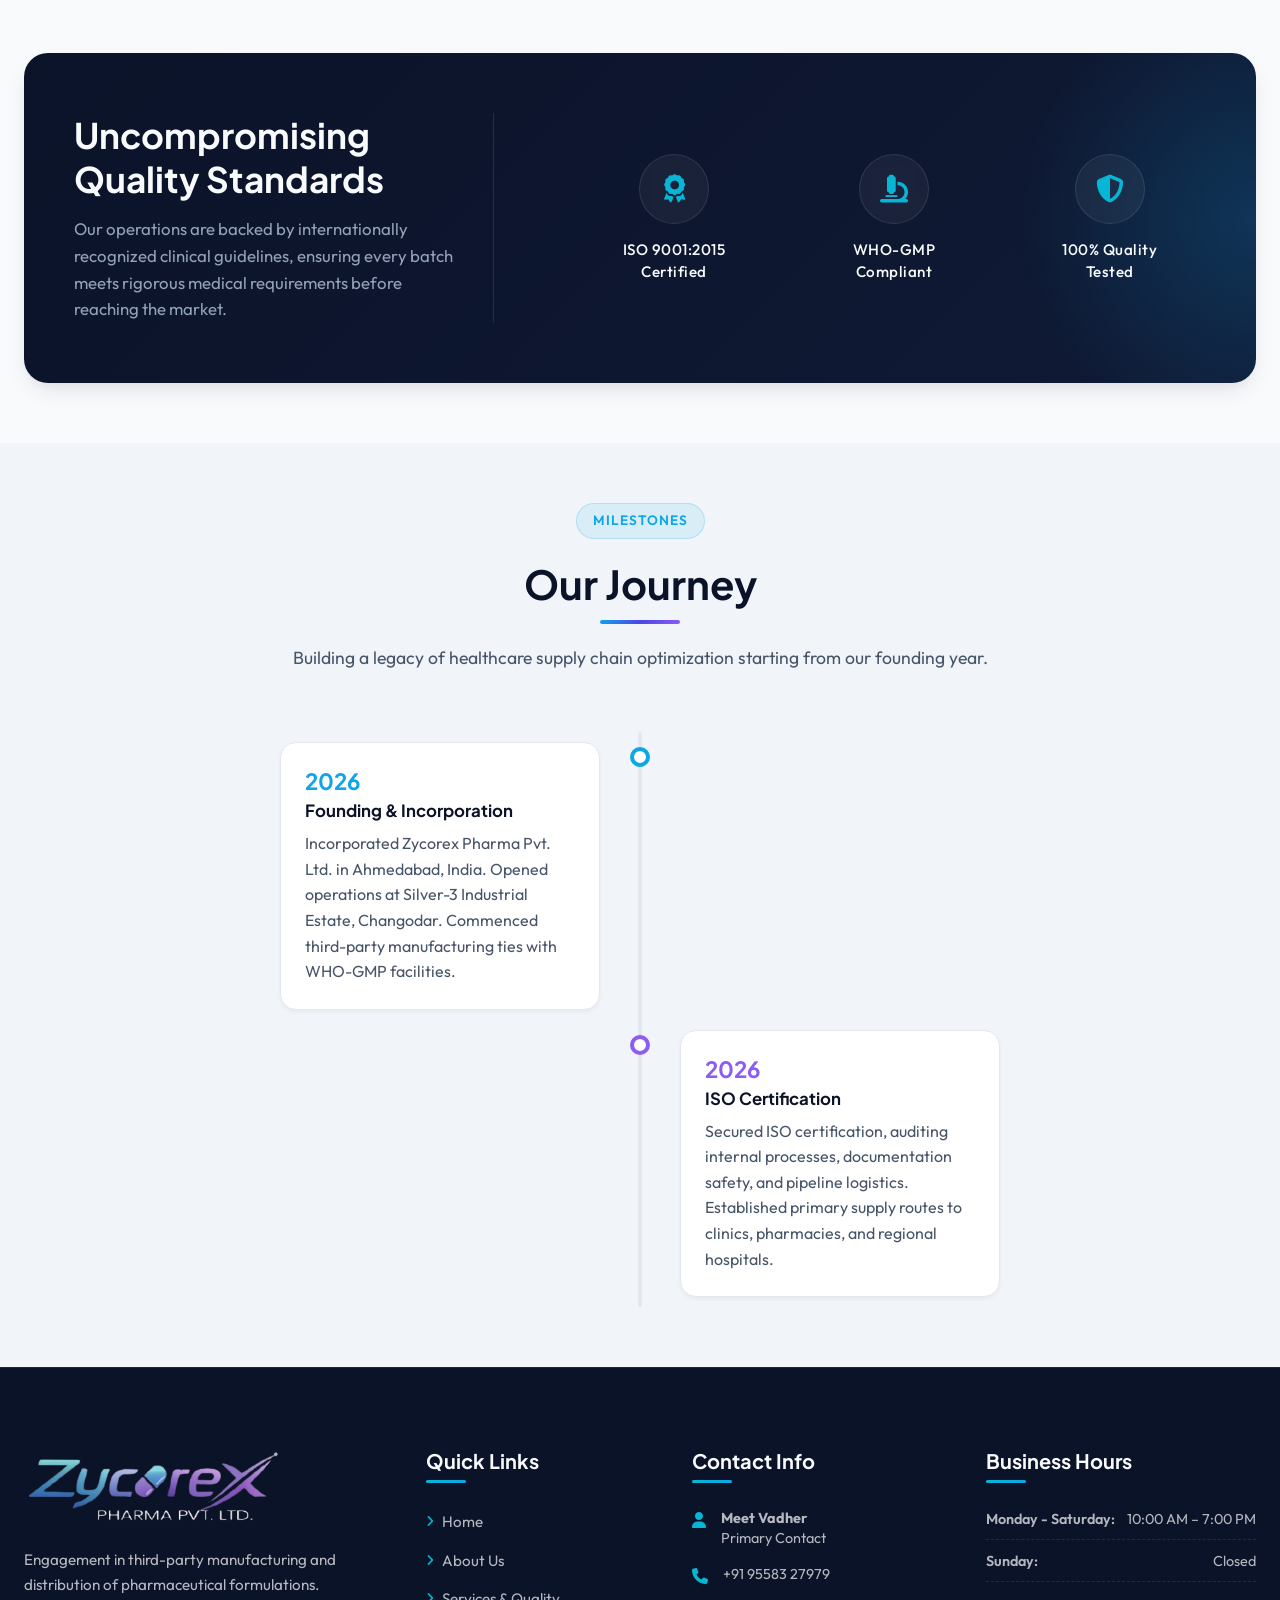
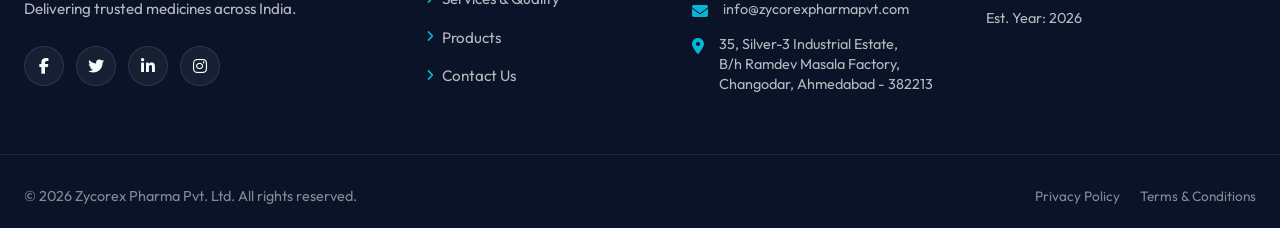
==== commit 0ea6eec9: "Update about.html" ====
--- a/about.html
+++ b/about.html
@@ -251,7 +251,7 @@
             <div class="leadership-row animate-on-scroll animate-fade-up">
                 <div class="leadership-image-col">
                     <div class="director-image-box">
-                        <img src="imagesMeet vadher.jpeg" alt="Meet Vadher - Director">
+                        <img src="images/Meet vadher.jpeg" alt="Meet Vadher - Director">
                     </div>
                 </div>
                 
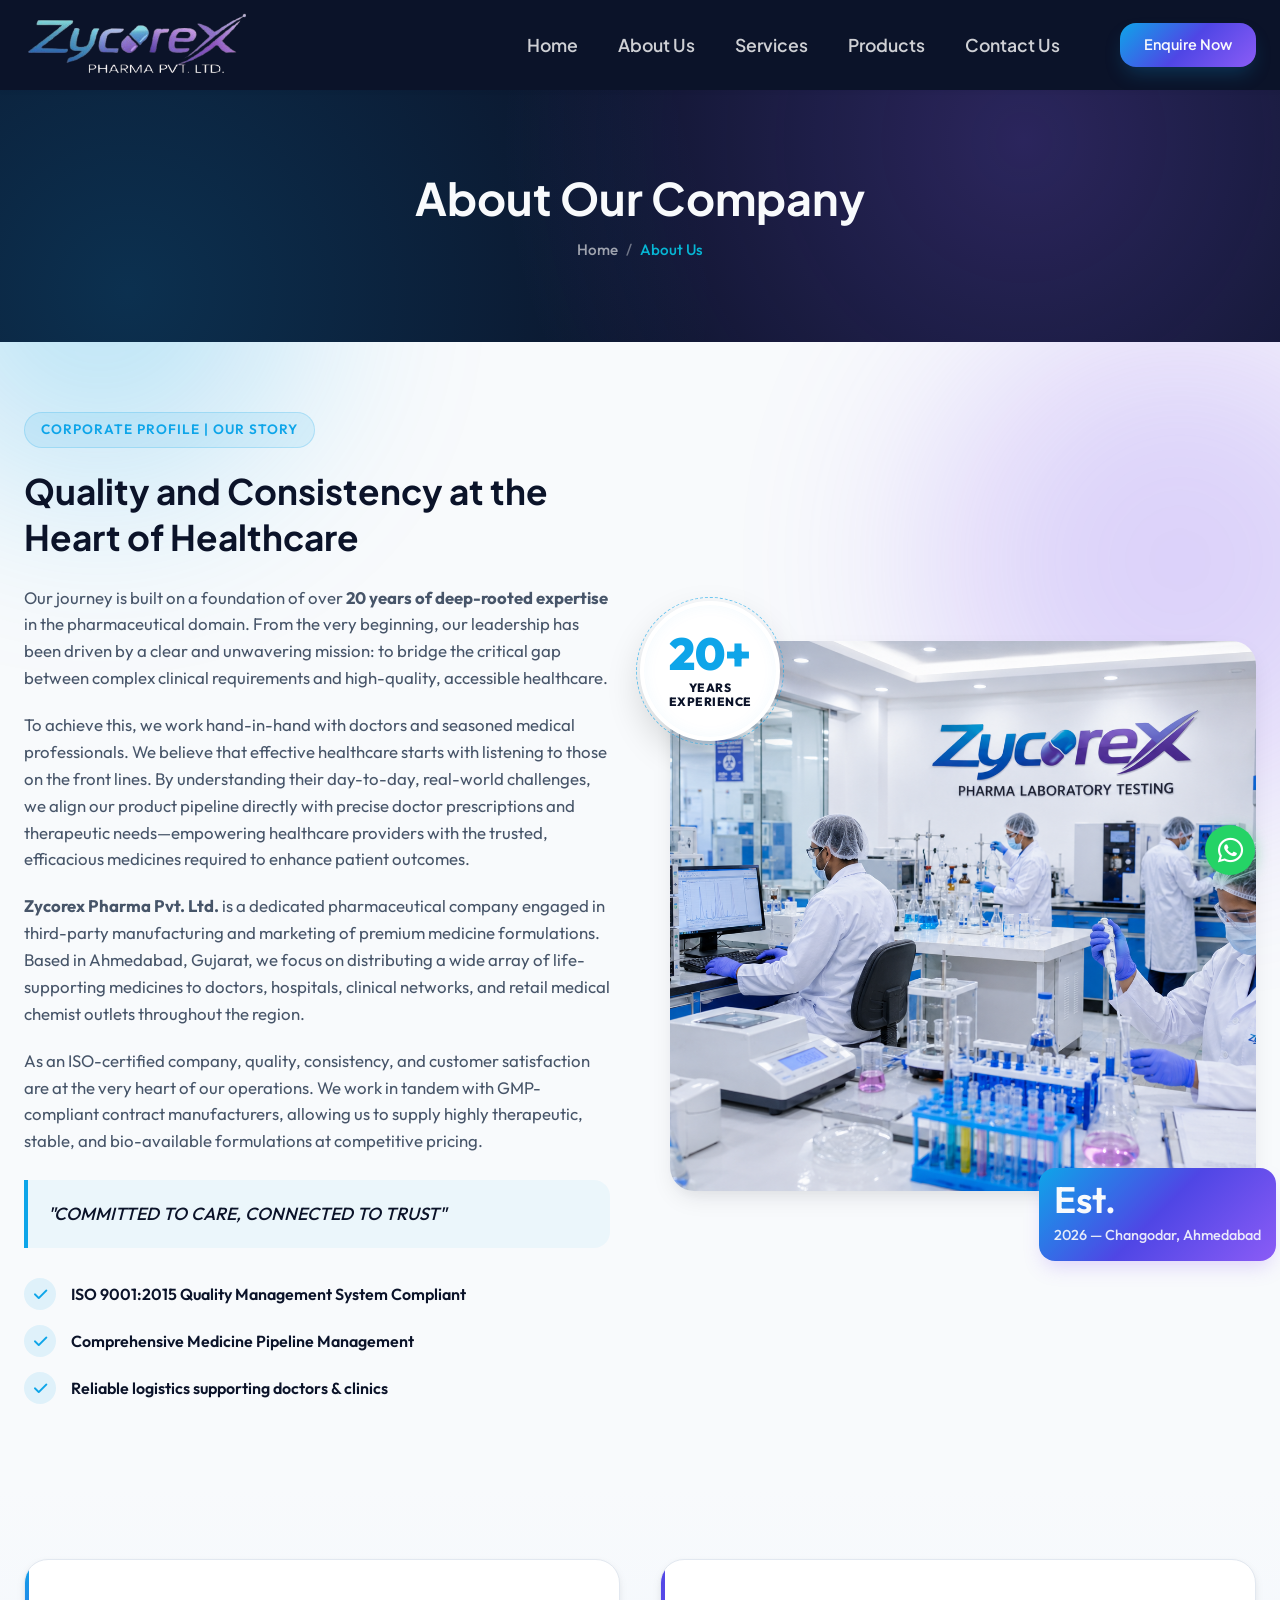
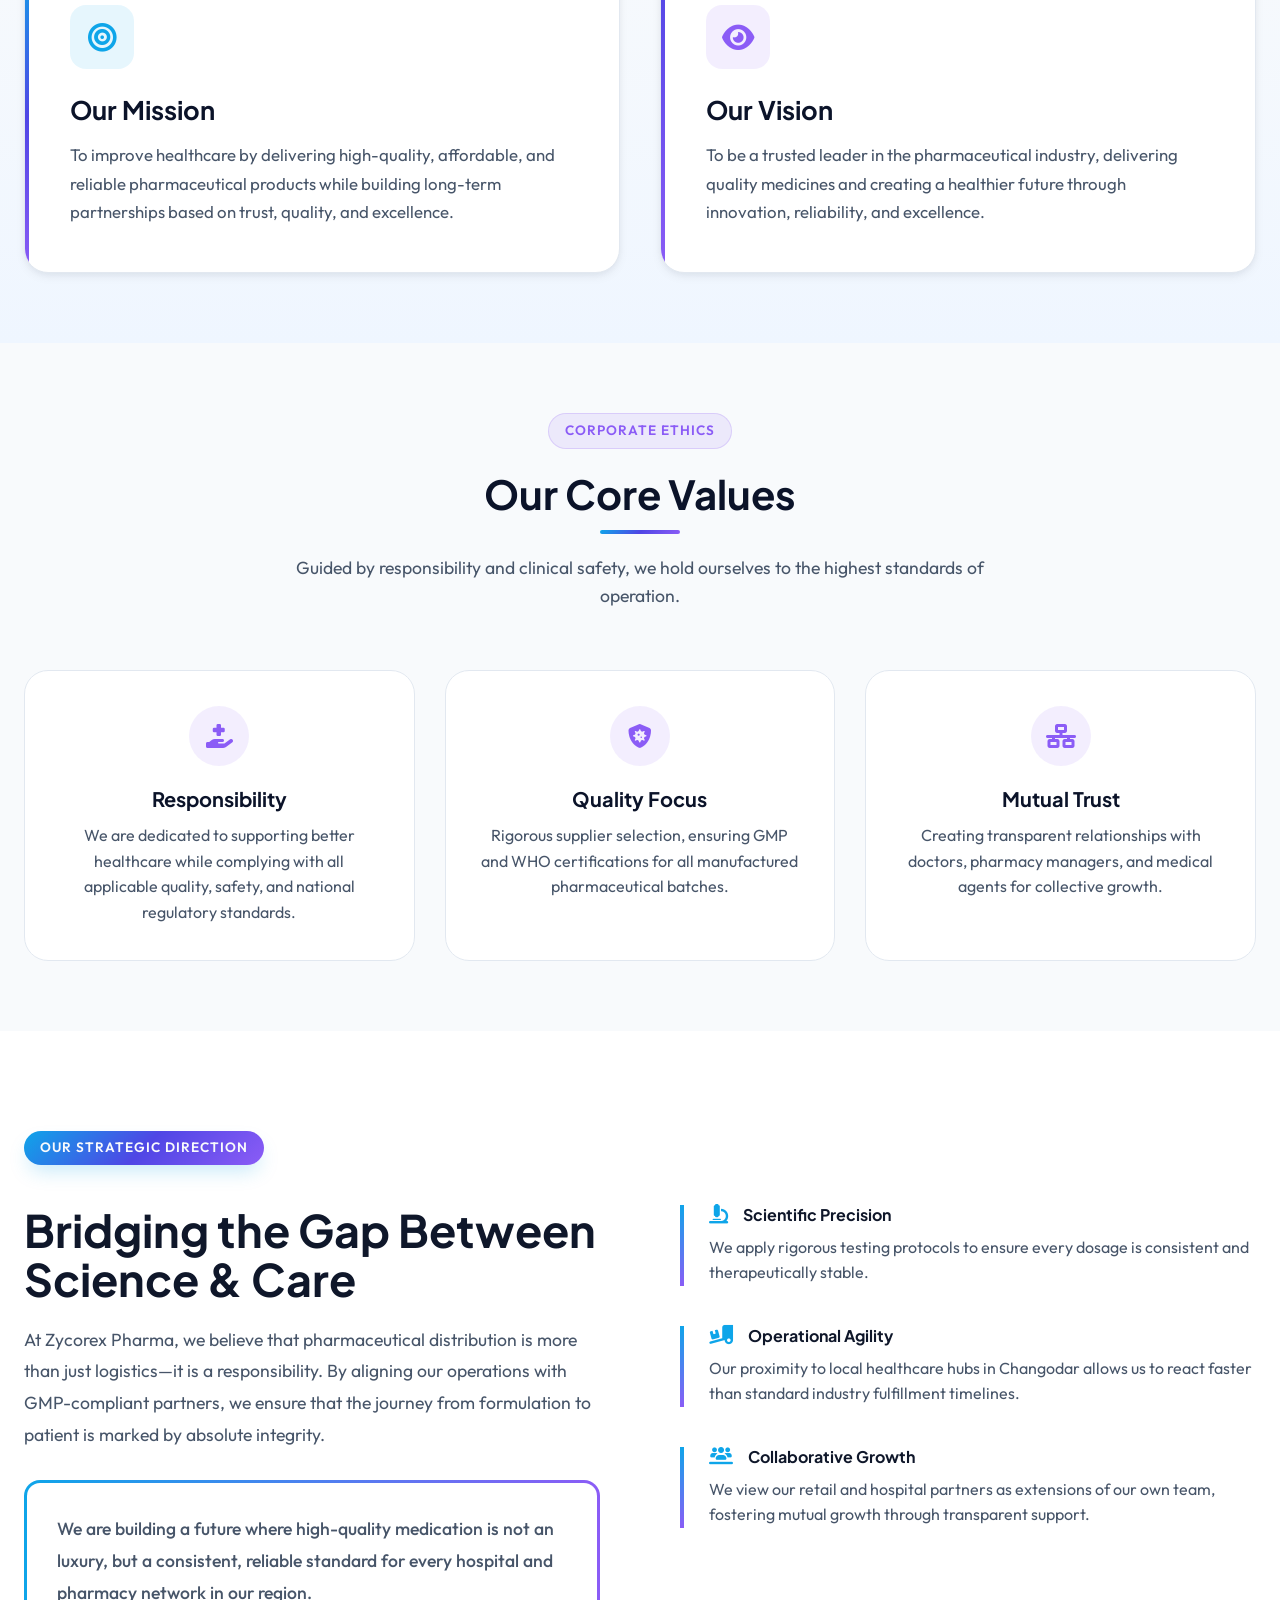
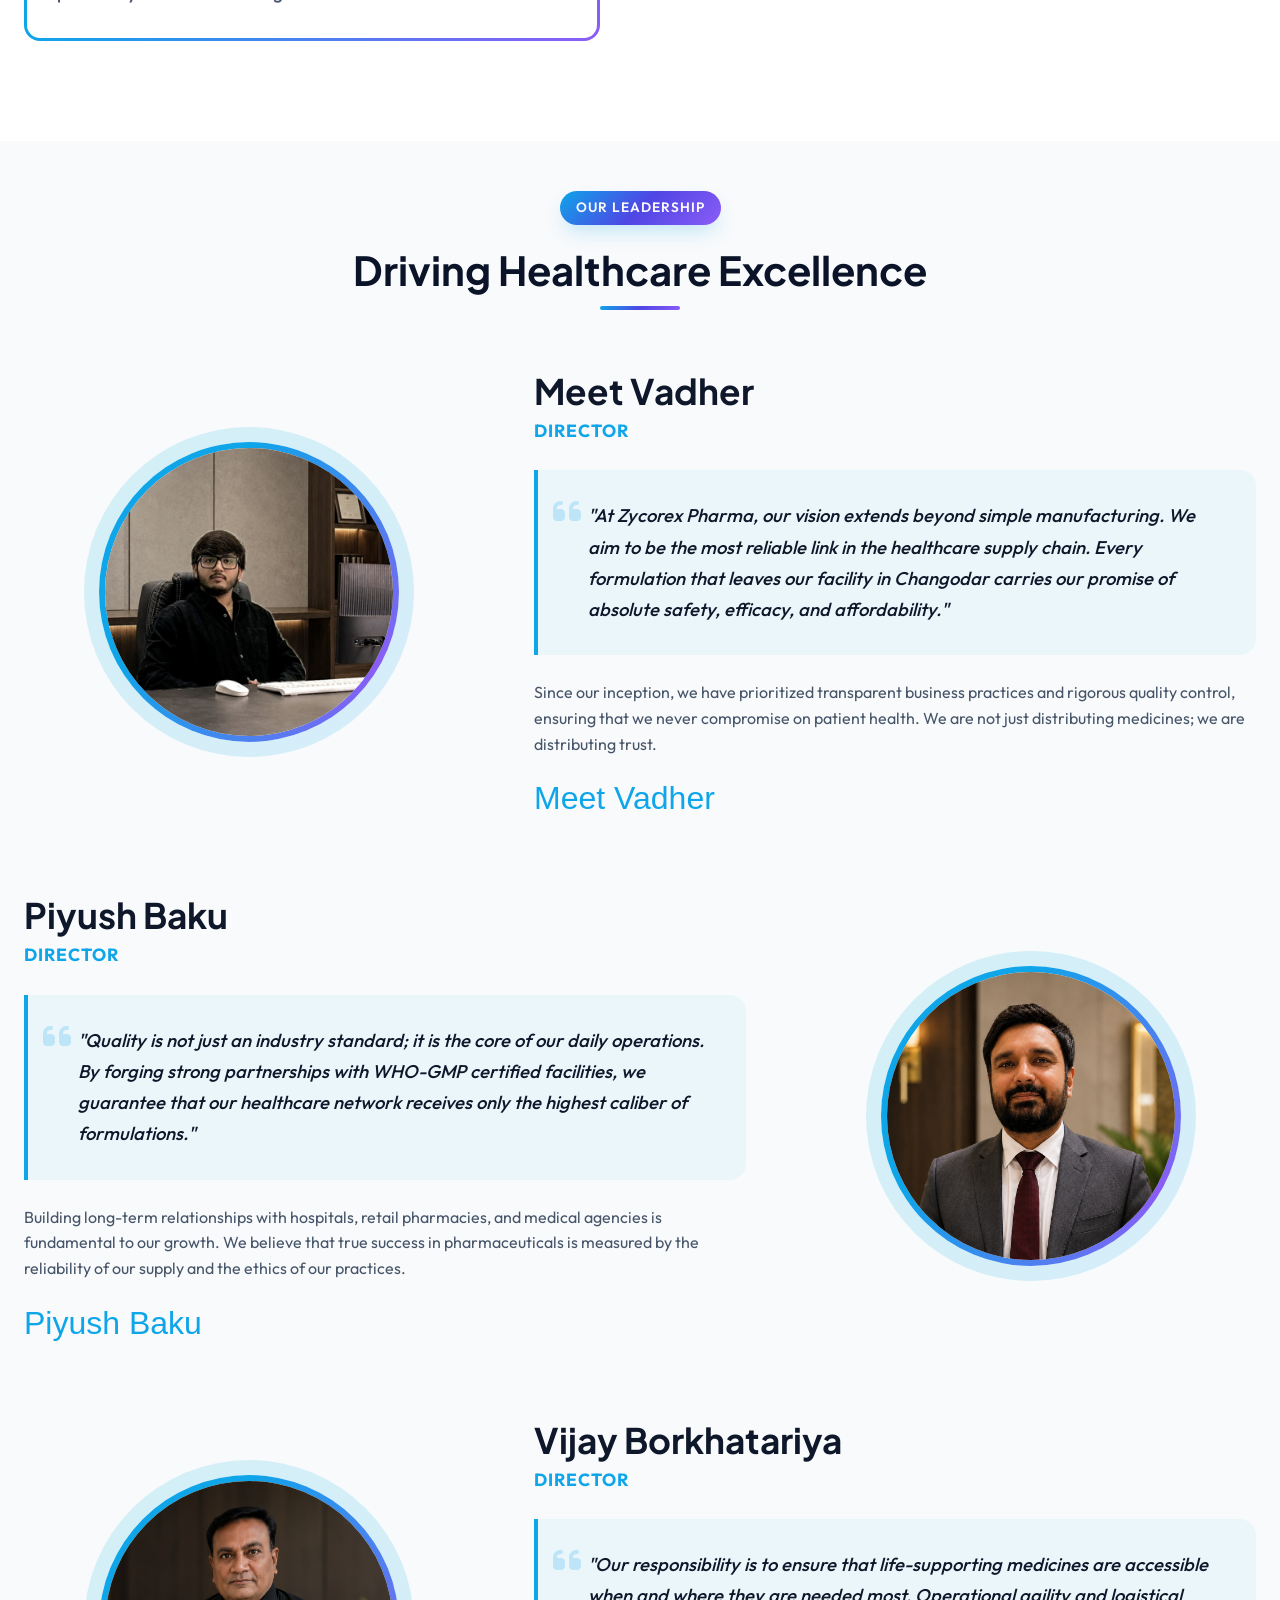
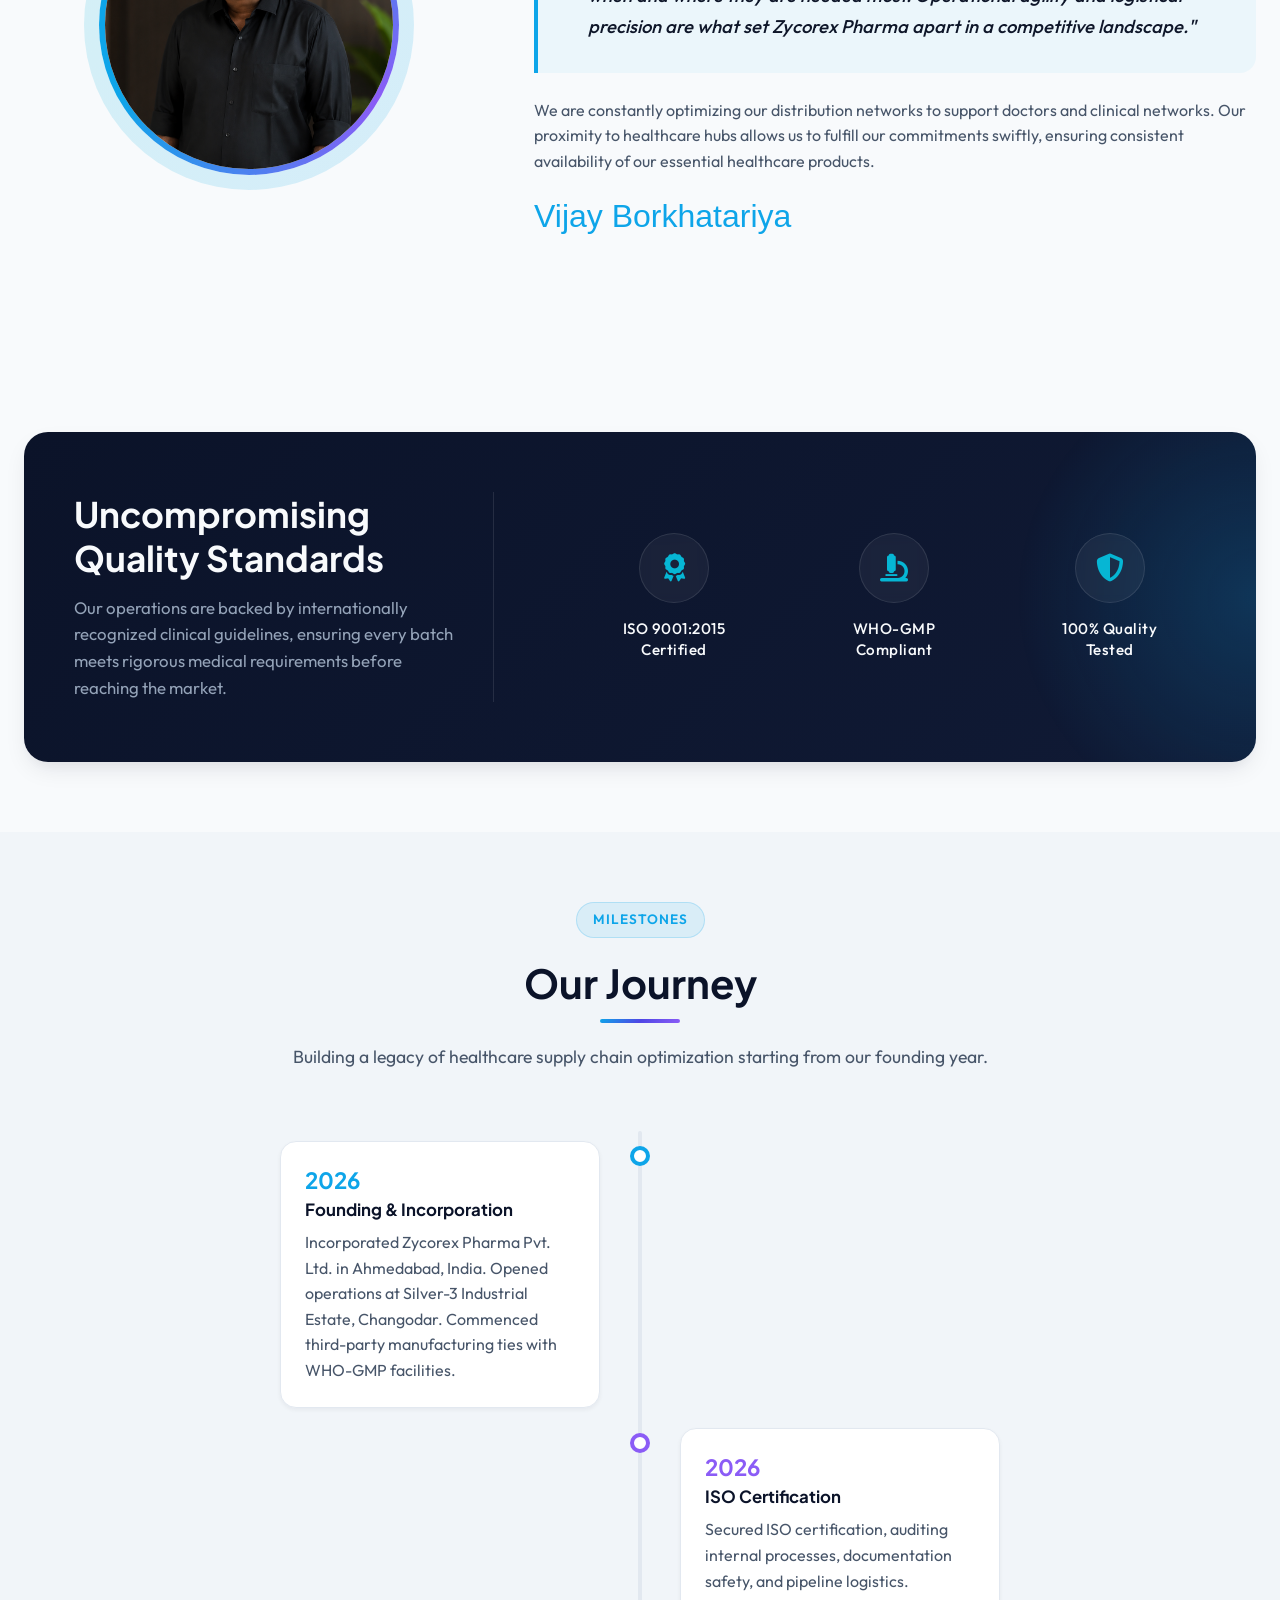
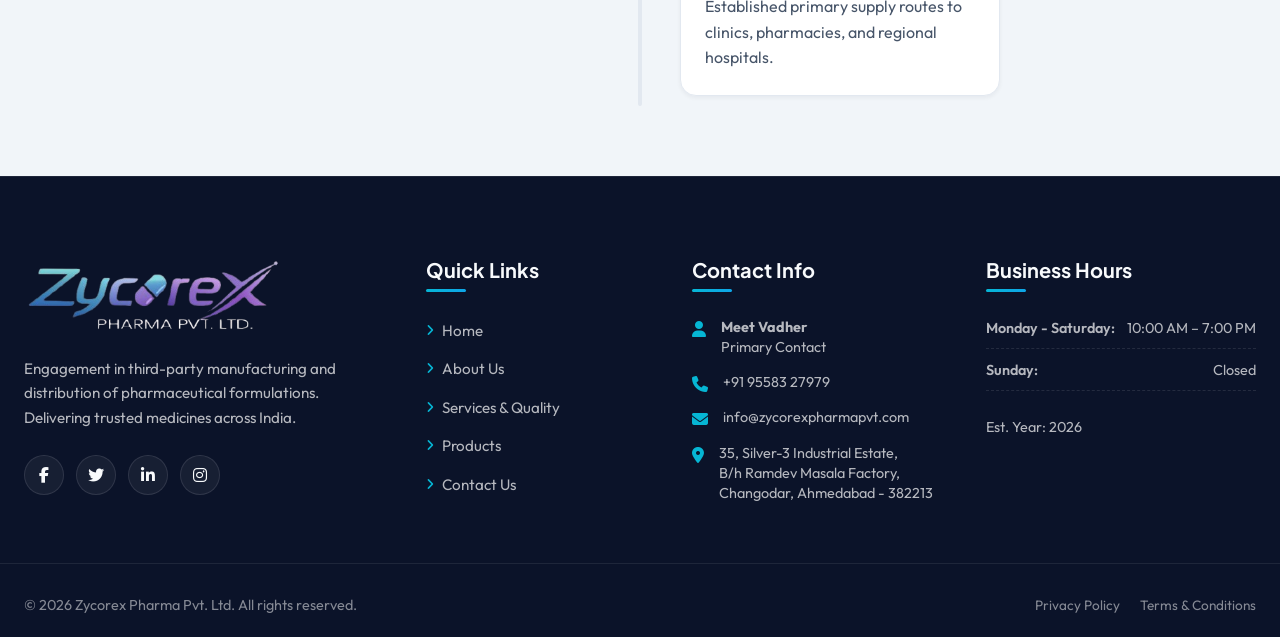
==== commit 665c2380: "Update about.html" ====
--- a/about.html
+++ b/about.html
@@ -77,55 +77,70 @@
        COMPANY PROFILE SECTION
        ========================================== -->
     <section class="section" id="aboutProfile">
-        <div class="container profile-grid">
-
-            <div class="profile-text animate-on-scroll animate-slide-left">
-                <span class="badge badge-soft">Corporate Profile</span>
-                <h2>Quality and Consistency at the Heart of Healthcare</h2>
-                <p><strong>Zycorex Pharma Pvt. Ltd.</strong> is a dedicated pharmaceutical company engaged in
-                    third-party manufacturing and marketing of premium medicine formulations. Based in Ahmedabad,
-                    Gujarat, we focus on distributing a wide array of life-supporting medicines to doctors, hospitals,
-                    clinical networks, and retail medical chemist outlets throughout the region.</p>
-                <p>As an ISO-certified company, quality, consistency, and customer satisfaction are at the very heart of
-                    our operations. We work in tandem with GMP-compliant contract manufacturers, allowing us to supply
-                    highly therapeutic, stable, and bio-available formulations at competitive pricing.</p>
-
-                <div
-                    style="background: rgba(14, 165, 233, 0.05); border-left: 4px solid var(--clr-blue); padding: 20px; border-radius: 0 var(--border-radius-md) var(--border-radius-md) 0; margin: 25px 0;">
-                    <p
-                        style="font-style: italic; color: var(--dark); font-weight: 500; font-size: 1.1rem; margin-bottom: 0;">
-                        "COMMITTED TO CARE, CONNECTED TO TRUST"
-                    </p>
-                </div>
-
-                <div class="profile-features">
-                    <div class="profile-feature-item">
-                        <div class="profile-feature-icon"><i class="fas fa-check"></i></div>
-                        <span>ISO 9001:2015 Quality Management System Compliant</span>
-                    </div>
-                    <div class="profile-feature-item">
-                        <div class="profile-feature-icon"><i class="fas fa-check"></i></div>
-                        <span>Comprehensive Medicine Pipeline Management</span>
-                    </div>
-                    <div class="profile-feature-item">
-                        <div class="profile-feature-icon"><i class="fas fa-check"></i></div>
-                        <span>Reliable logistics supporting doctors & clinics</span>
-                    </div>
-                </div>
-            </div>
-
-            <div class="profile-image-container animate-on-scroll animate-slide-right">
-                <div class="profile-image-wrapper">
-                    <img src="./images/Pharma Laboratory Testing.png" alt="Zycorex Pharma Laboratory Testing">
-                </div>
-                <div class="profile-card-overlay">
-                    <div class="profile-card-number">Est.</div>
-                    <div class="profile-card-text">2026 — Changodar, Ahmedabad</div>
-                </div>
-            </div>
-
-        </div>
-    </section>
+    <div class="container profile-grid">
+
+        <!-- TEXT SECTION -->
+        <div class="profile-text animate-on-scroll animate-slide-left">
+            <span class="badge badge-soft">Corporate Profile | Our Story</span>
+            <h2>Quality and Consistency at the Heart of Healthcare</h2>
+            
+           <p>Our journey is built on a foundation of over <strong>20 years of deep-rooted expertise</strong> in the pharmaceutical domain. From the very beginning, our leadership has been driven by a clear and unwavering mission: to bridge the critical gap between complex clinical requirements and high-quality, accessible healthcare.</p>
+
+<p>To achieve this, we work hand-in-hand with doctors and seasoned medical professionals. We believe that effective healthcare starts with listening to those on the front lines. By understanding their day-to-day, real-world challenges, we align our product pipeline directly with precise doctor prescriptions and therapeutic needs—empowering healthcare providers with the trusted, efficacious medicines required to enhance patient outcomes.</p>
+
+            <p><strong>Zycorex Pharma Pvt. Ltd.</strong> is a dedicated pharmaceutical company engaged in
+                third-party manufacturing and marketing of premium medicine formulations. Based in Ahmedabad,
+                Gujarat, we focus on distributing a wide array of life-supporting medicines to doctors, hospitals,
+                clinical networks, and retail medical chemist outlets throughout the region.</p>
+                
+            <p>As an ISO-certified company, quality, consistency, and customer satisfaction are at the very heart of
+                our operations. We work in tandem with GMP-compliant contract manufacturers, allowing us to supply
+                highly therapeutic, stable, and bio-available formulations at competitive pricing.</p>
+
+            <div style="background: rgba(14, 165, 233, 0.05); border-left: 4px solid var(--clr-blue); padding: 20px; border-radius: 0 var(--border-radius-md) var(--border-radius-md) 0; margin: 25px 0;">
+                <p style="font-style: italic; color: var(--dark); font-weight: 500; font-size: 1.1rem; margin-bottom: 0;">
+                    "COMMITTED TO CARE, CONNECTED TO TRUST"
+                </p>
+            </div>
+
+            <div class="profile-features">
+                <div class="profile-feature-item">
+                    <div class="profile-feature-icon"><i class="fas fa-check"></i></div>
+                    <span>ISO 9001:2015 Quality Management System Compliant</span>
+                </div>
+                <div class="profile-feature-item">
+                    <div class="profile-feature-icon"><i class="fas fa-check"></i></div>
+                    <span>Comprehensive Medicine Pipeline Management</span>
+                </div>
+                <div class="profile-feature-item">
+                    <div class="profile-feature-icon"><i class="fas fa-check"></i></div>
+                    <span>Reliable logistics supporting doctors & clinics</span>
+                </div>
+            </div>
+        </div>
+
+        <!-- IMAGE SECTION -->
+        <div class="profile-image-container animate-on-scroll animate-slide-right">
+            
+            <!-- NEW: Circular Animated Experience Badge -->
+            <div class="circle-exp-badge">
+                <div class="exp-num">20+</div>
+                <div class="exp-txt">Years<br>Experience</div>
+            </div>
+
+            <!-- YOUR ORIGINAL IMAGE AND OVERLAY (Completely Untouched) -->
+            <div class="profile-image-wrapper">
+                <img src="./images/Pharma Laboratory Testing.png" alt="Zycorex Pharma Laboratory Testing">
+            </div>
+            <div class="profile-card-overlay">
+                <div class="profile-card-number">Est.</div>
+                <div class="profile-card-text">2026 — Changodar, Ahmedabad</div>
+            </div>
+
+        </div>
+
+    </div>
+</section>
 
     <!-- ==========================================
        MISSION & VISION CARDS SECTION
@@ -422,11 +437,11 @@
                 <img src="images/Zycorex_Pharma_logo.png" alt="Zycorex Logo" class="footer-logo">
                 <p>Engagement in third-party manufacturing and distribution of pharmaceutical formulations. Delivering
                     trusted medicines across India.</p>
-                <div class="footer-socials">
-                    <a href="#" class="social-link" aria-label="Facebook"><i class="fab fa-facebook-f"></i></a>
-                    <a href="#" class="social-link" aria-label="Twitter"><i class="fab fa-twitter"></i></a>
-                    <a href="#" class="social-link" aria-label="LinkedIn"><i class="fab fa-linkedin-in"></i></a>
-                    <a href="#" class="social-link" aria-label="Instagram"><i class="fab fa-instagram"></i></a>
+               <div class="footer-socials">
+                    <a href="https://www.facebook.com/profile.php?id=61591972972552&mibextid=wwXIfr" class="social-link" aria-label="Facebook"><i class="fab fa-facebook-f"></i></a>
+                    <a href="https://x.com/zycorexpharma?s=11" class="social-link" aria-label="Twitter"><i class="fab fa-twitter"></i></a>
+                    <a href="https://www.linkedin.com/in/meet-vadher-b38a71420?utm_source=share_via&utm_content=profile&utm_medium=member_ios" class="social-link" aria-label="LinkedIn"><i class="fab fa-linkedin-in"></i></a>
+                    <a href="https://www.instagram.com/zycorexpharma?igsh=dHJ5dnBrZXFmczFh&utm_source=qr" class="social-link" aria-label="Instagram"><i class="fab fa-instagram"></i></a>
                 </div>
             </div>
 
--- a/css/style.css
+++ b/css/style.css
@@ -266,7 +266,7 @@
 }
 
 .section {
-    padding: 60px 0;
+    padding: 70px 0;
     position: relative;
 }
 
@@ -837,7 +837,7 @@
 
 .intro-image-container img {
     width: 100%;
-    height: 480px;
+    height: 500px;
     object-fit: cover;
     transition: var(--transition-slow);
 }
@@ -848,8 +848,8 @@
 
 .intro-badge {
     position: absolute;
-    bottom: 30px;
-    left: 30px;
+    bottom: 5px;
+    left: 10px;
     background: rgba(11, 19, 41, 0.85);
     backdrop-filter: blur(10px);
     -webkit-backdrop-filter: blur(10px);
@@ -1169,13 +1169,13 @@
 
 .profile-image-wrapper img {
     width: 100%;
-    height: 500px;
+    height: 550px;
     object-fit: cover;
 }
 
 .profile-card-overlay {
     position: absolute;
-    bottom: -20px;
+    bottom: -70px;
     right: -20px;
     background: var(--gradient-primary);
     color: var(--txt-light);
@@ -4122,3 +4122,120 @@
         padding-top: 70px; 
     }
 }
+
+/* --- NEW: Circular Animated Experience Badge --- */
+.profile-image-container {
+    position: relative; /* Ensures the badge stays locked to this container */
+}
+
+.circle-exp-badge {
+    position: absolute;
+    top: -40px;    /* Adjusted for better desktop balance */
+    left: -30px;   /* Adjusted for desktop */
+    width: 140px;
+    height: 140px;
+    background: #ffffff;
+    border-radius: 50%;
+    display: flex;
+    flex-direction: column;
+    align-items: center;
+    justify-content: center;
+    box-shadow: 0 15px 35px rgba(0, 0, 0, 0.15), inset 0 0 15px rgba(14, 165, 233, 0.05);
+    border: 4px solid #ffffff;
+    z-index: 10;
+    animation: floatCircleBadge 4s ease-in-out infinite;
+}
+
+/* Decorative spinning ring for a premium, realistic look */
+.circle-exp-badge::before {
+    content: '';
+    position: absolute;
+    top: -8px; left: -8px; right: -8px; bottom: -8px;
+    border: 1px dashed var(--primary, #0ea5e9);
+    border-radius: 50%;
+    opacity: 0.6;
+    animation: spinRing 20s linear infinite;
+}
+
+.circle-exp-badge .exp-num {
+    font-size: 2.8rem;
+    font-weight: 900;
+    color: var(--primary, #0ea5e9);
+    line-height: 1;
+}
+
+.circle-exp-badge .exp-txt {
+    font-size: 0.75rem;
+    font-weight: 800;
+    color: var(--dark, #1f2937);
+    text-transform: uppercase;
+    text-align: center;
+    margin-top: 4px;
+    letter-spacing: 0.5px;
+    line-height: 1.2;
+}
+
+/* Animations */
+@keyframes floatCircleBadge {
+    0% { transform: translateY(0); }
+    50% { transform: translateY(-12px); }
+    100% { transform: translateY(0); }
+}
+
+@keyframes spinRing {
+    0% { transform: rotate(0deg); }
+    100% { transform: rotate(360deg); }
+}
+
+/* =========================================
+   RESPONSIVE DESIGN FOR TABLETS & MOBILE 
+========================================= */
+
+/* Tablets (Max Width: 991px) */
+@media (max-width: 991px) {
+    .circle-exp-badge {
+        width: 120px;
+        height: 120px;
+        top: -30px;
+        left: -15px;
+    }
+    .circle-exp-badge .exp-num {
+        font-size: 2.2rem;
+    }
+    .circle-exp-badge .exp-txt {
+        font-size: 0.65rem;
+    }
+}
+
+/* Mobile Devices (Max Width: 767px) */
+@media (max-width: 767px) {
+    .profile-image-container {
+        /* Adds space above the image so the badge doesn't cover your features list */
+        margin-top: 35px; 
+    }
+    .circle-exp-badge {
+        width: 95px;
+        height: 95px;
+        top: -50px;   /* Sits closer to the image */
+        left: -5px;   /* Pushed inward so it doesn't get cut off the screen edge */
+        border: 3px solid #ffffff; /* Slightly thinner border for mobile */
+    }
+    .circle-exp-badge::before {
+        /* Adjust the dashed ring spacing for the smaller badge */
+        top: -5px; left: -5px; right: -5px; bottom: -5px; 
+    }
+    .circle-exp-badge .exp-num {
+        font-size: 1.8rem; /* Smaller font for mobile */
+    }
+    .circle-exp-badge .exp-txt {
+        font-size: 0.55rem;
+        margin-top: 2px;
+    }
+    
+    /* Mute the float animation distance slightly for smaller screens */
+    @keyframes floatCircleBadge {
+        0% { transform: translateY(0); }
+        50% { transform: translateY(-8px); }
+        100% { transform: translateY(0); }
+    }
+}
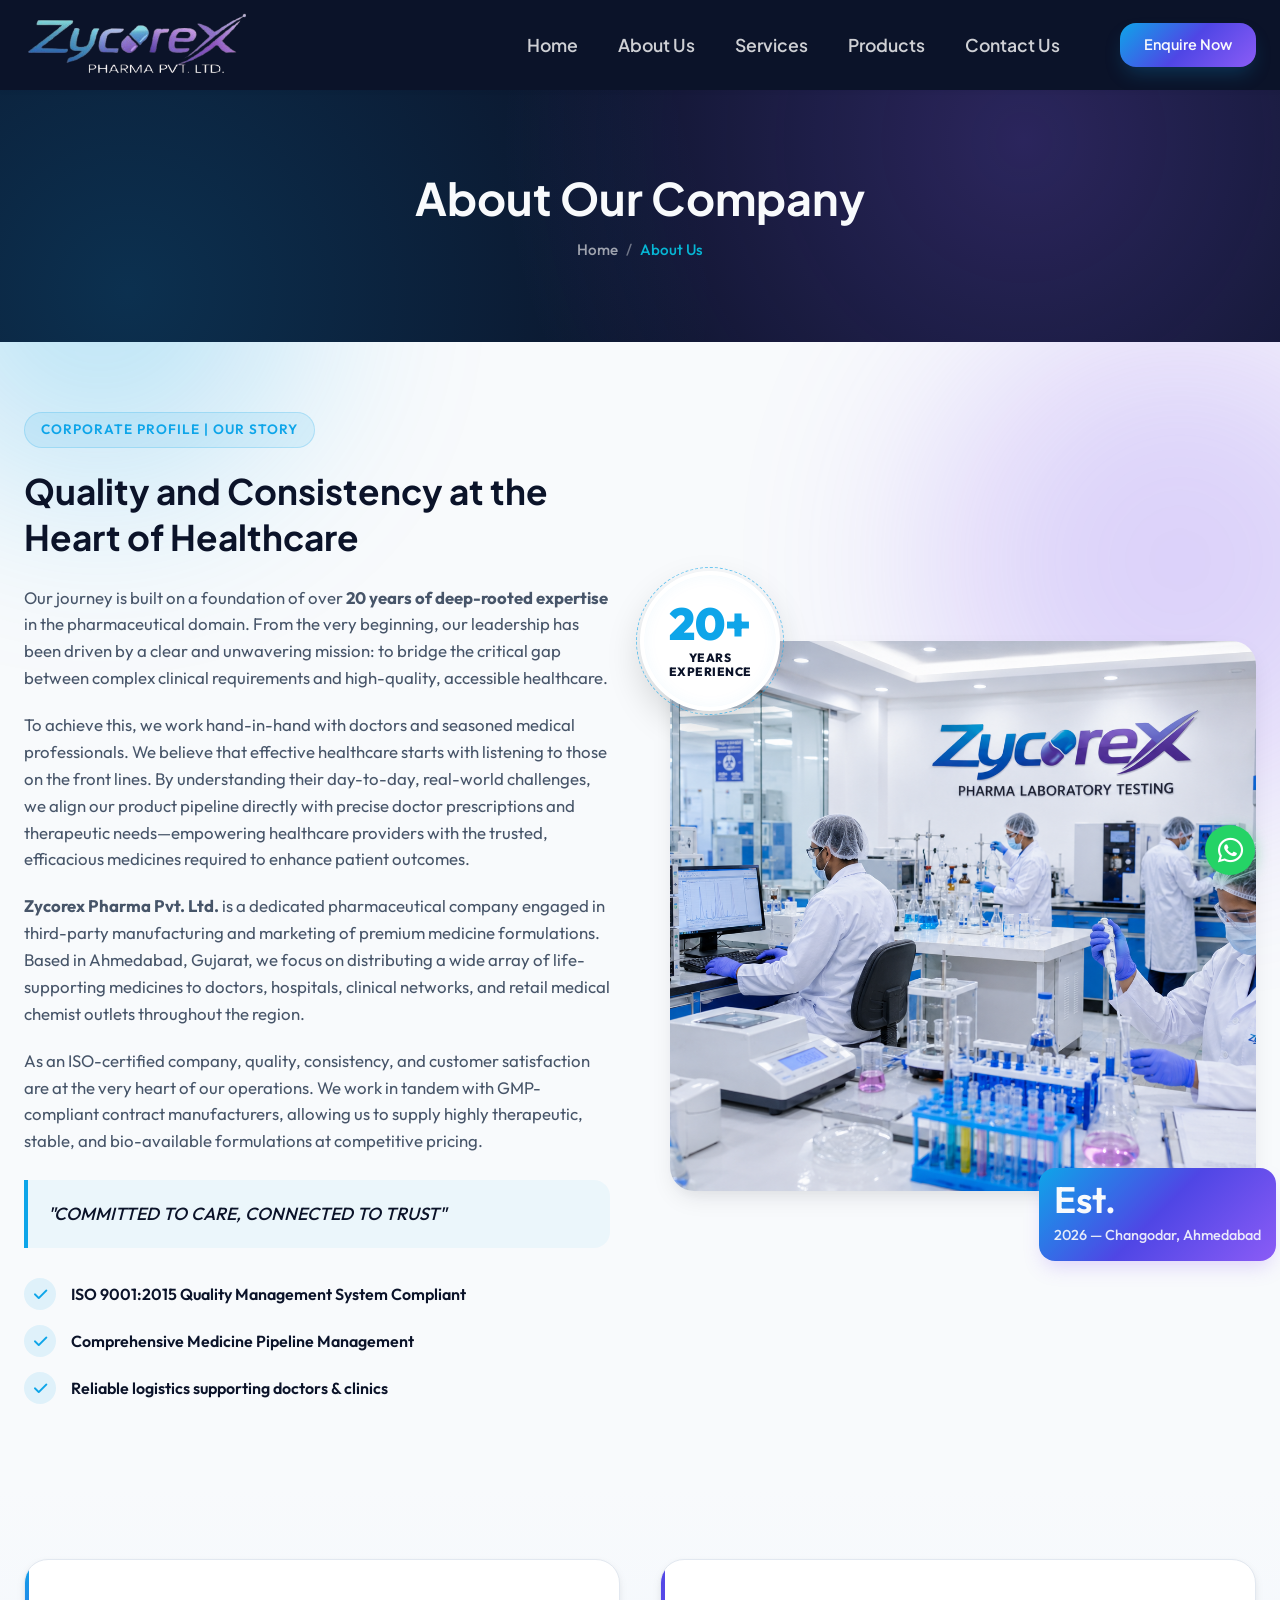
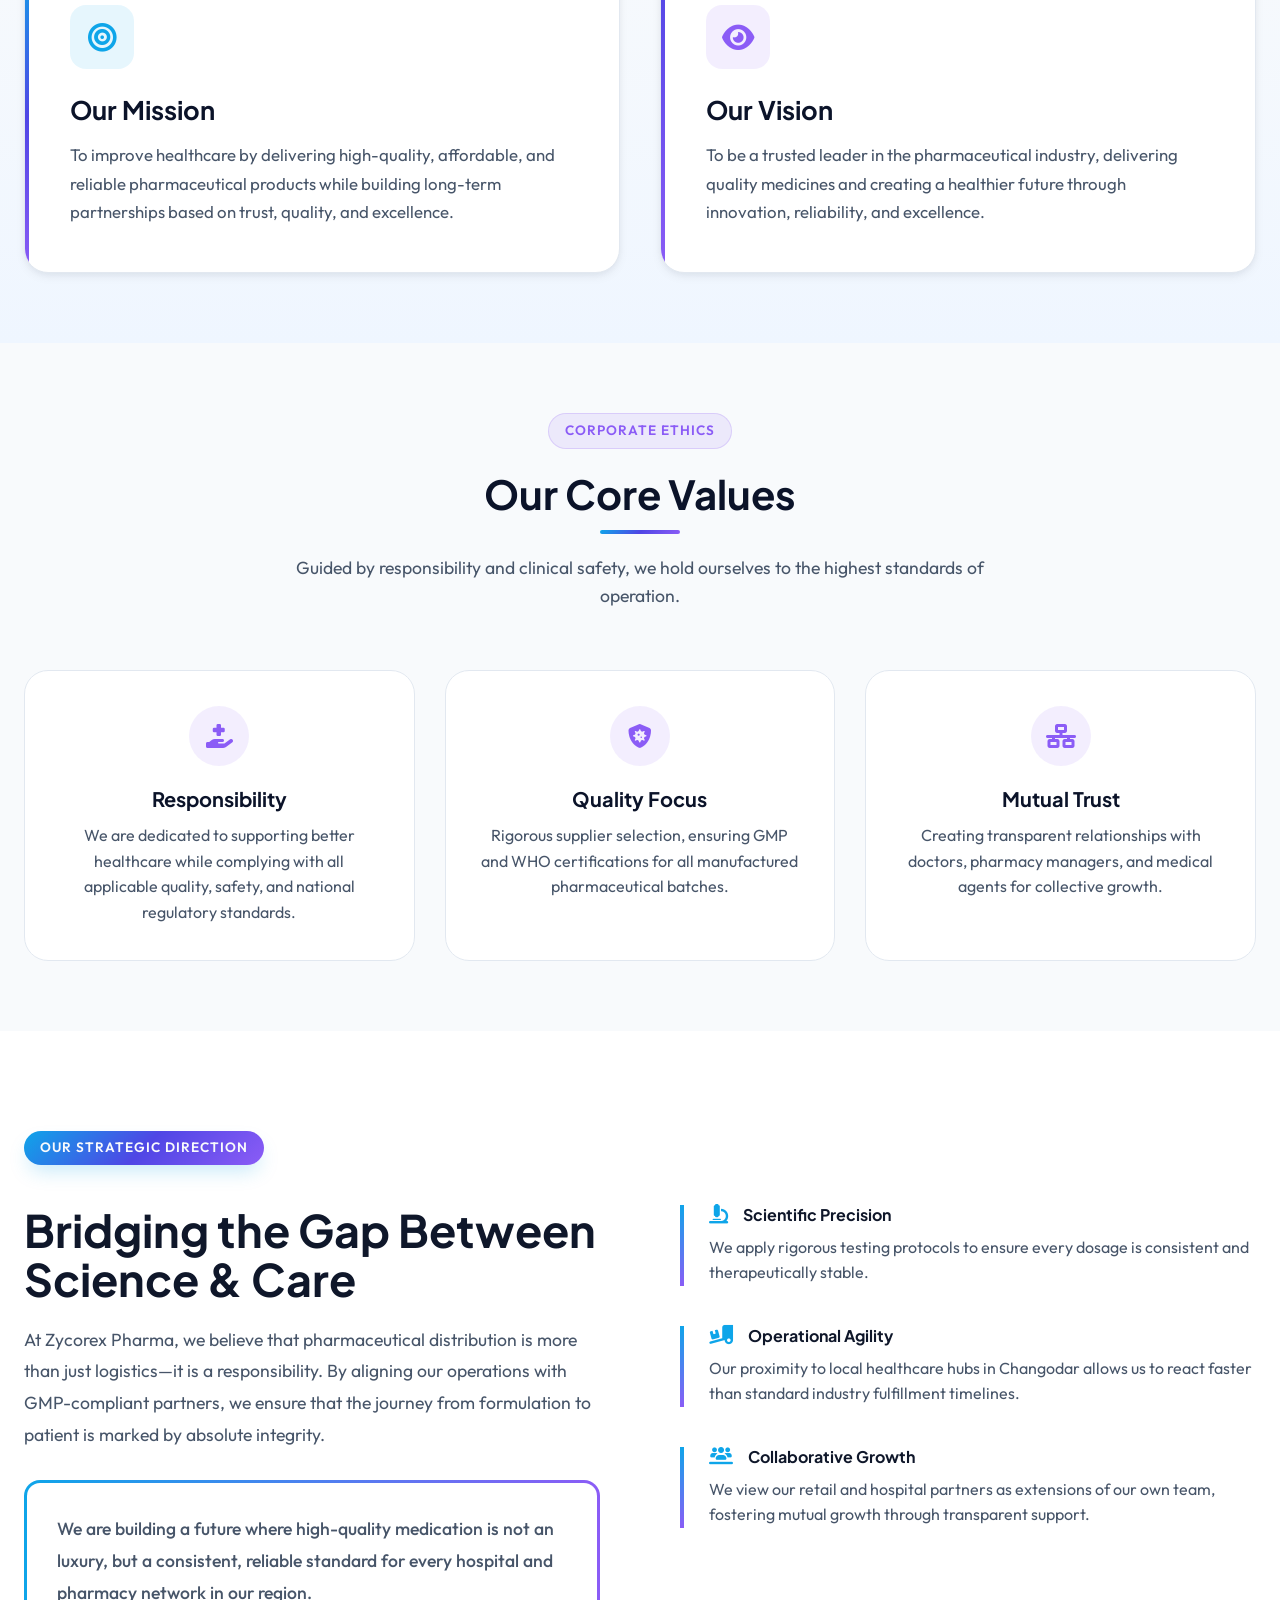
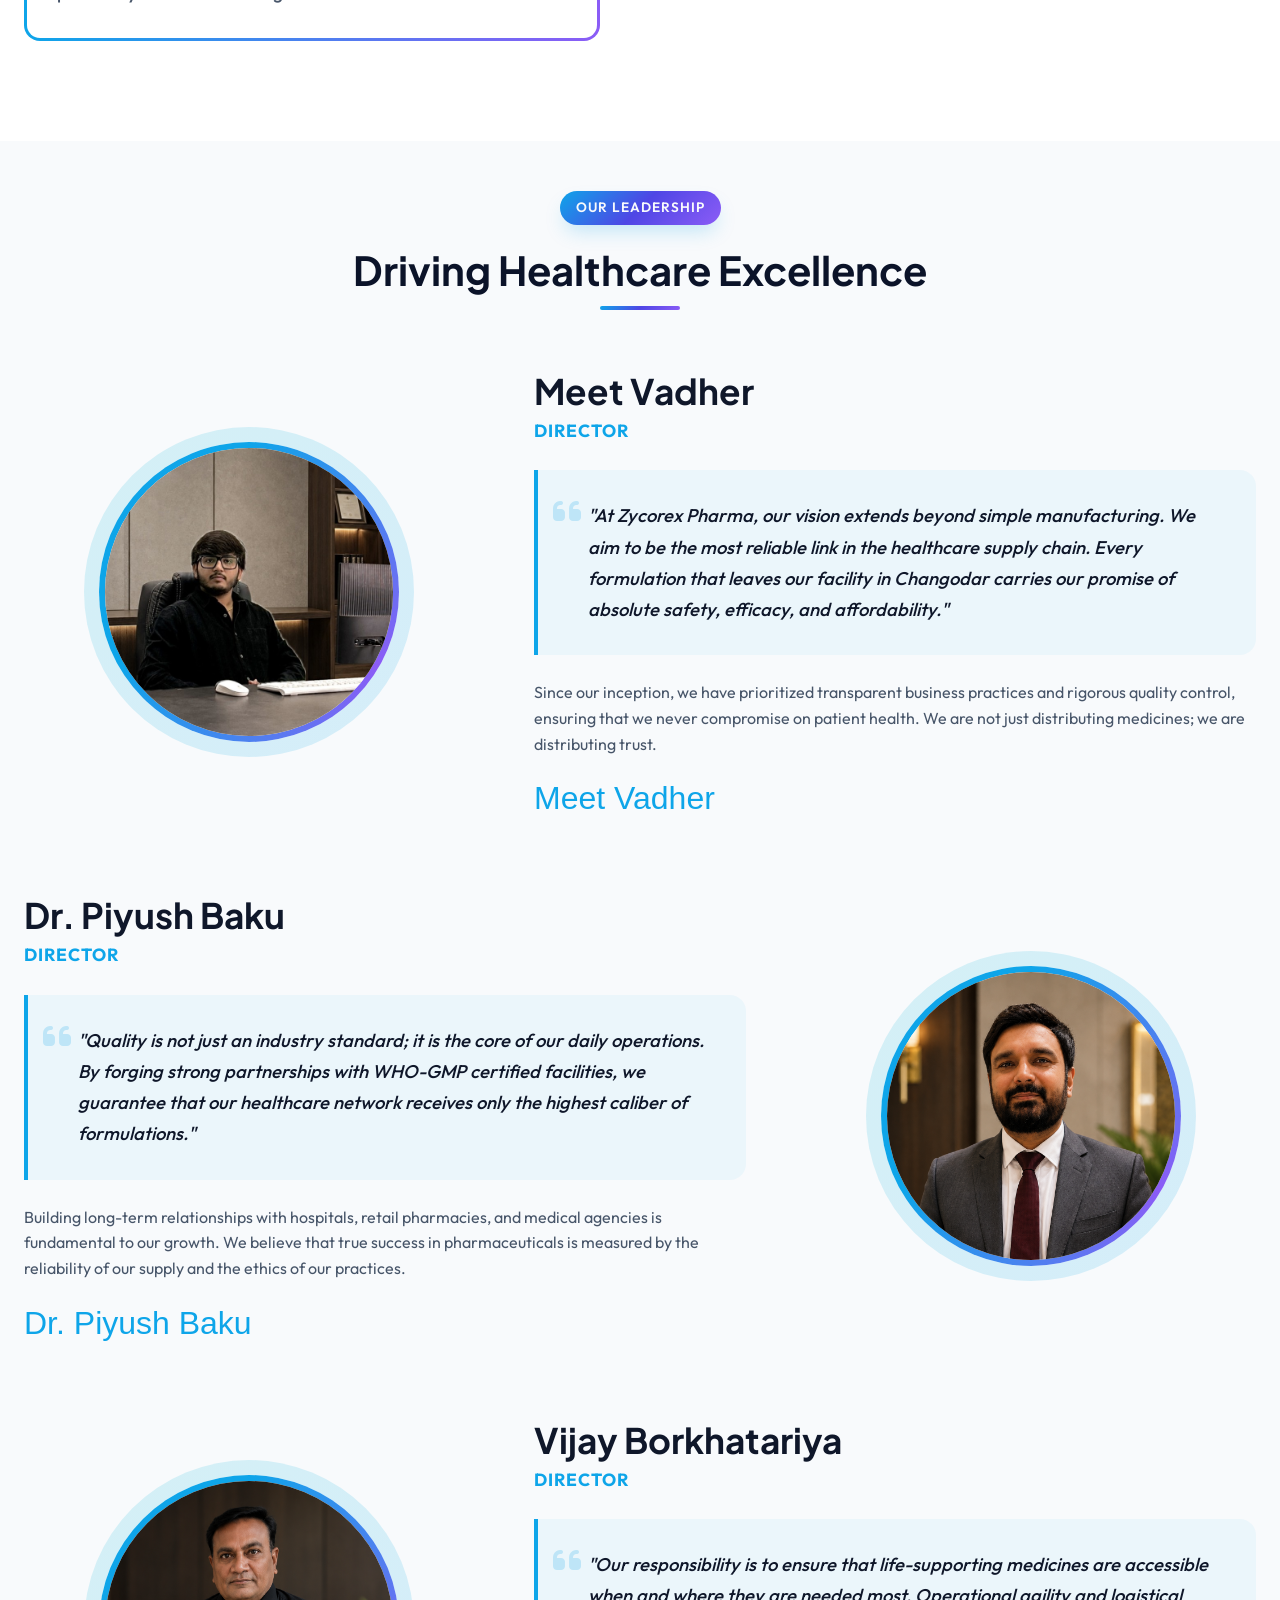
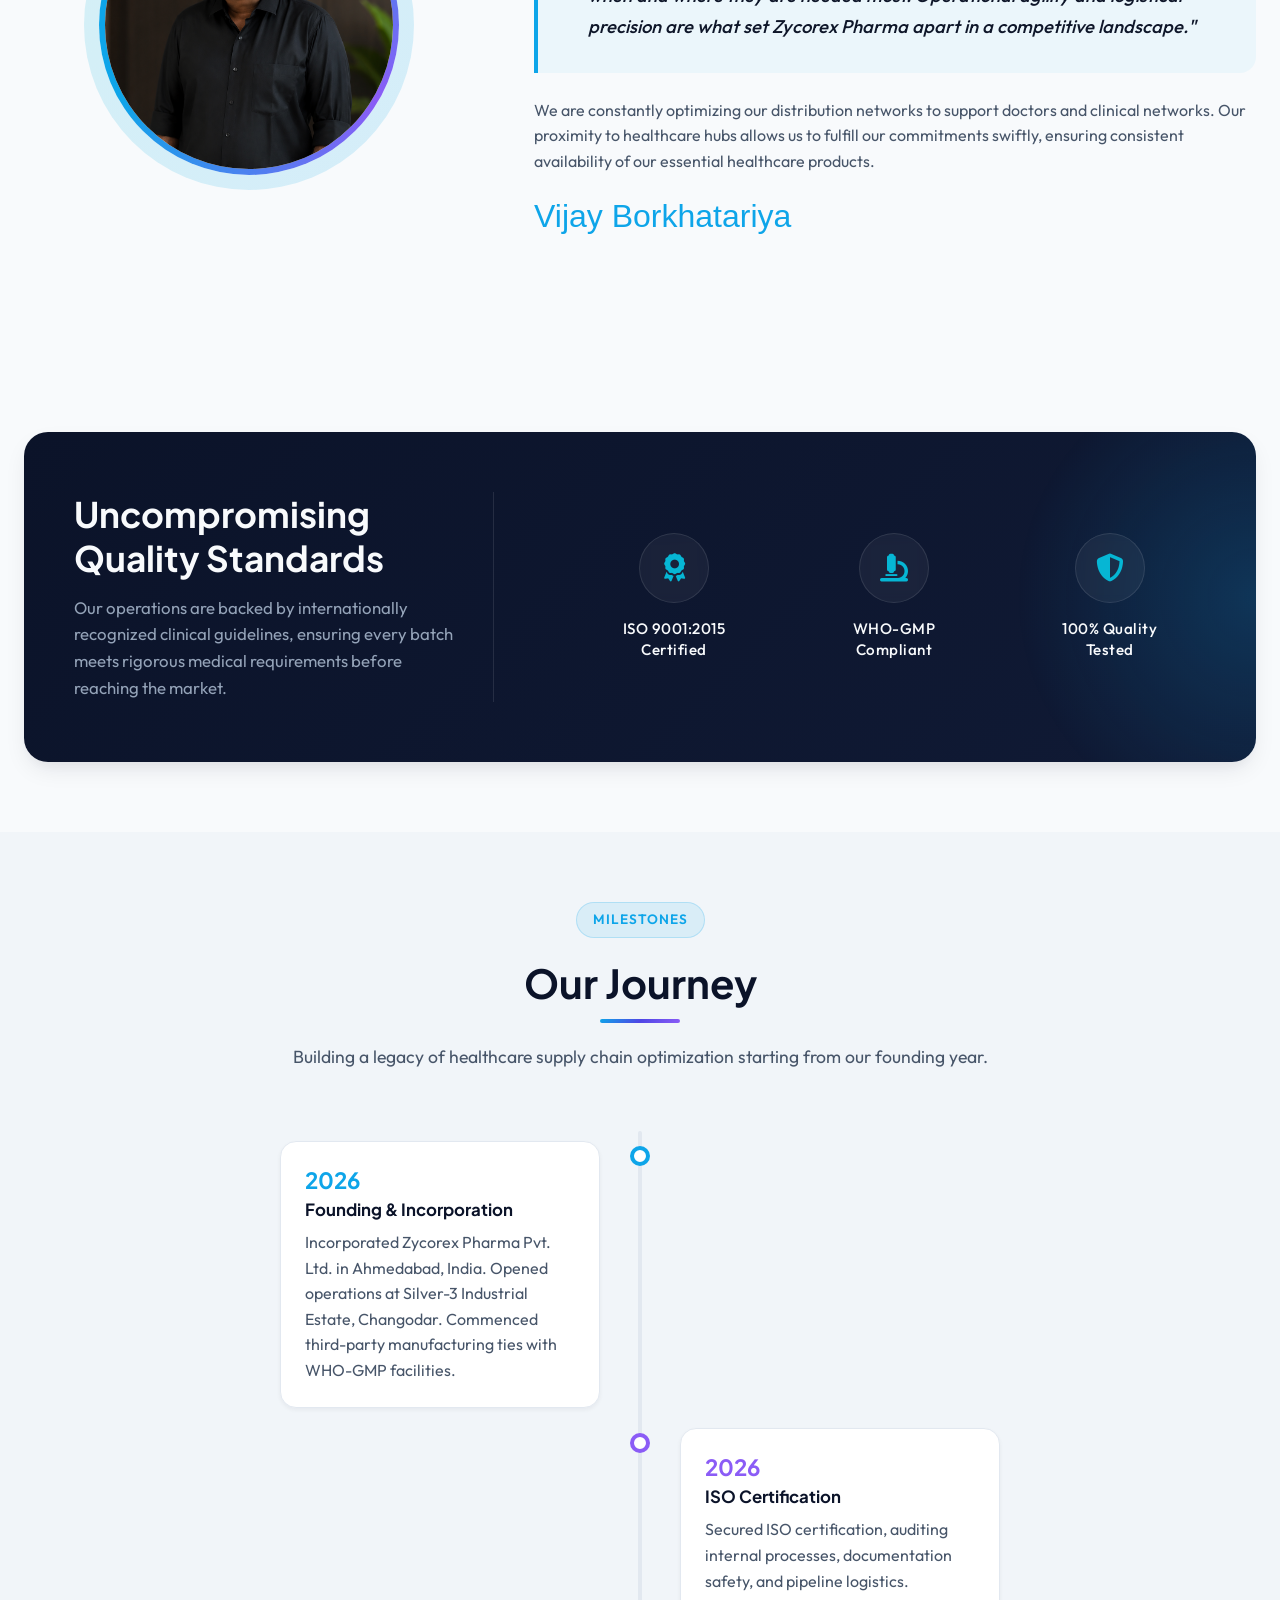
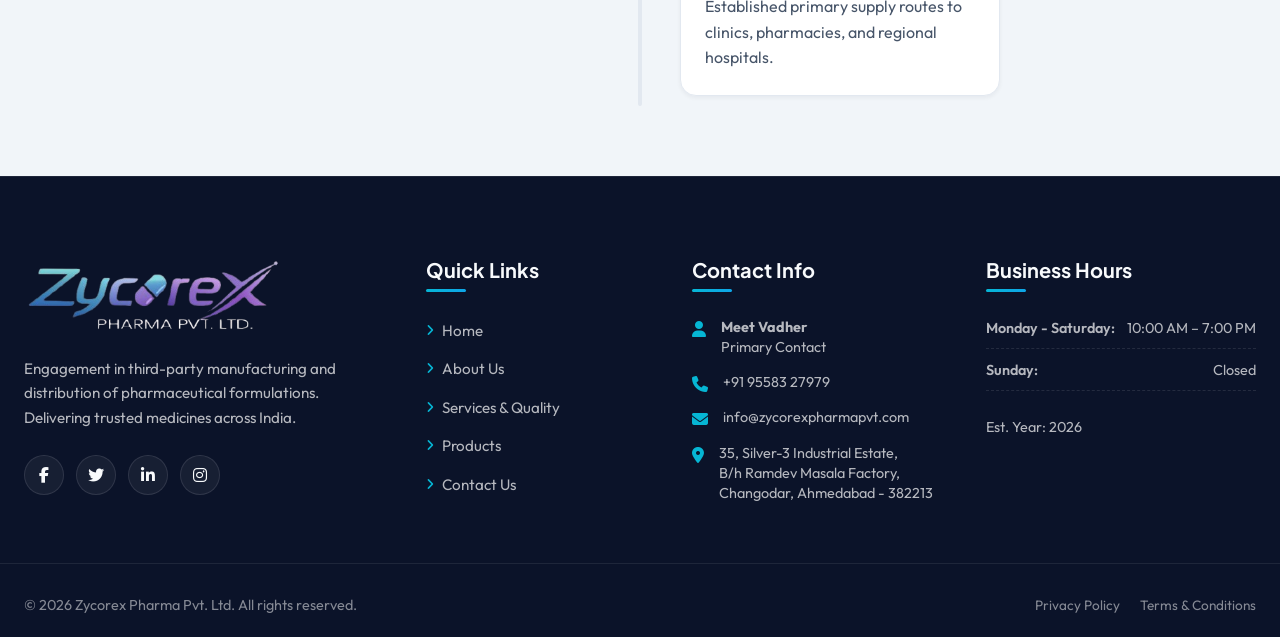
==== commit c4da4992: "Update about.html" ====
--- a/about.html
+++ b/about.html
@@ -304,7 +304,7 @@
                 
                 <div class="leadership-content-col">
                     <h3 style="color: var(--txt-dark); font-size: 2.2rem; line-height: 1.2; margin-bottom: 5px;">
-        Piyush Baku
+        Dr. Piyush Baku
     </h3>
     <p style="font-weight: 700; color: var(--primary); font-size: 1.1rem; margin-bottom: 25px; text-transform: uppercase; letter-spacing: 1px;">
         Director
@@ -318,7 +318,7 @@
                     <p>Building long-term relationships with hospitals, retail pharmacies, and medical agencies is fundamental to our growth. We believe that true success in pharmaceuticals is measured by the reliability of our supply and the ethics of our practices.</p>
                     
                     <div class="founder-signature" style="justify-content: flex-start; margin-top: 25px;">
-                        <span class="signature-text" style="font-size: 2rem;">Piyush Baku</span>
+                        <span class="signature-text" style="font-size: 2rem;">Dr. Piyush Baku</span>
                     </div>
                 </div>
             </div>
--- a/css/style.css
+++ b/css/style.css
@@ -4130,7 +4130,7 @@
 
 .circle-exp-badge {
     position: absolute;
-    top: -40px;    /* Adjusted for better desktop balance */
+    top: -70px;    /* Adjusted for better desktop balance */
     left: -30px;   /* Adjusted for desktop */
     width: 140px;
     height: 140px;
